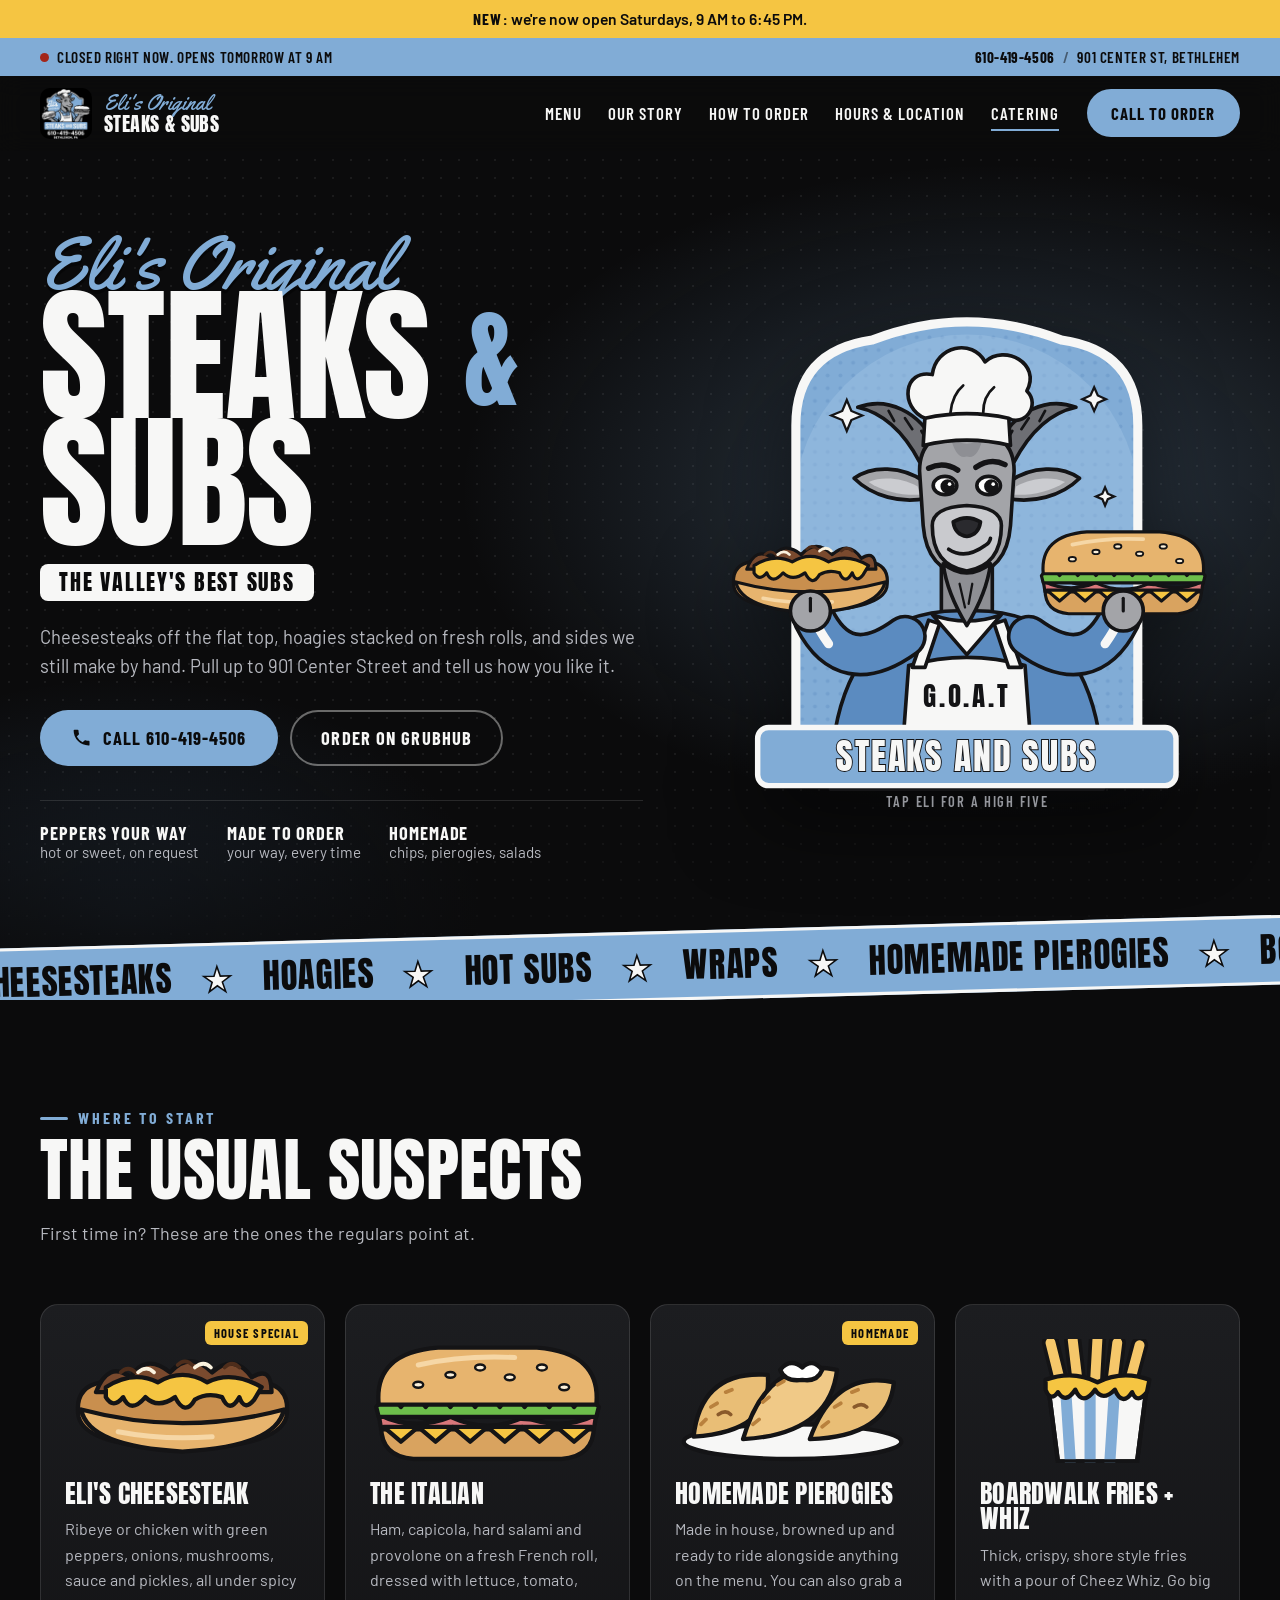
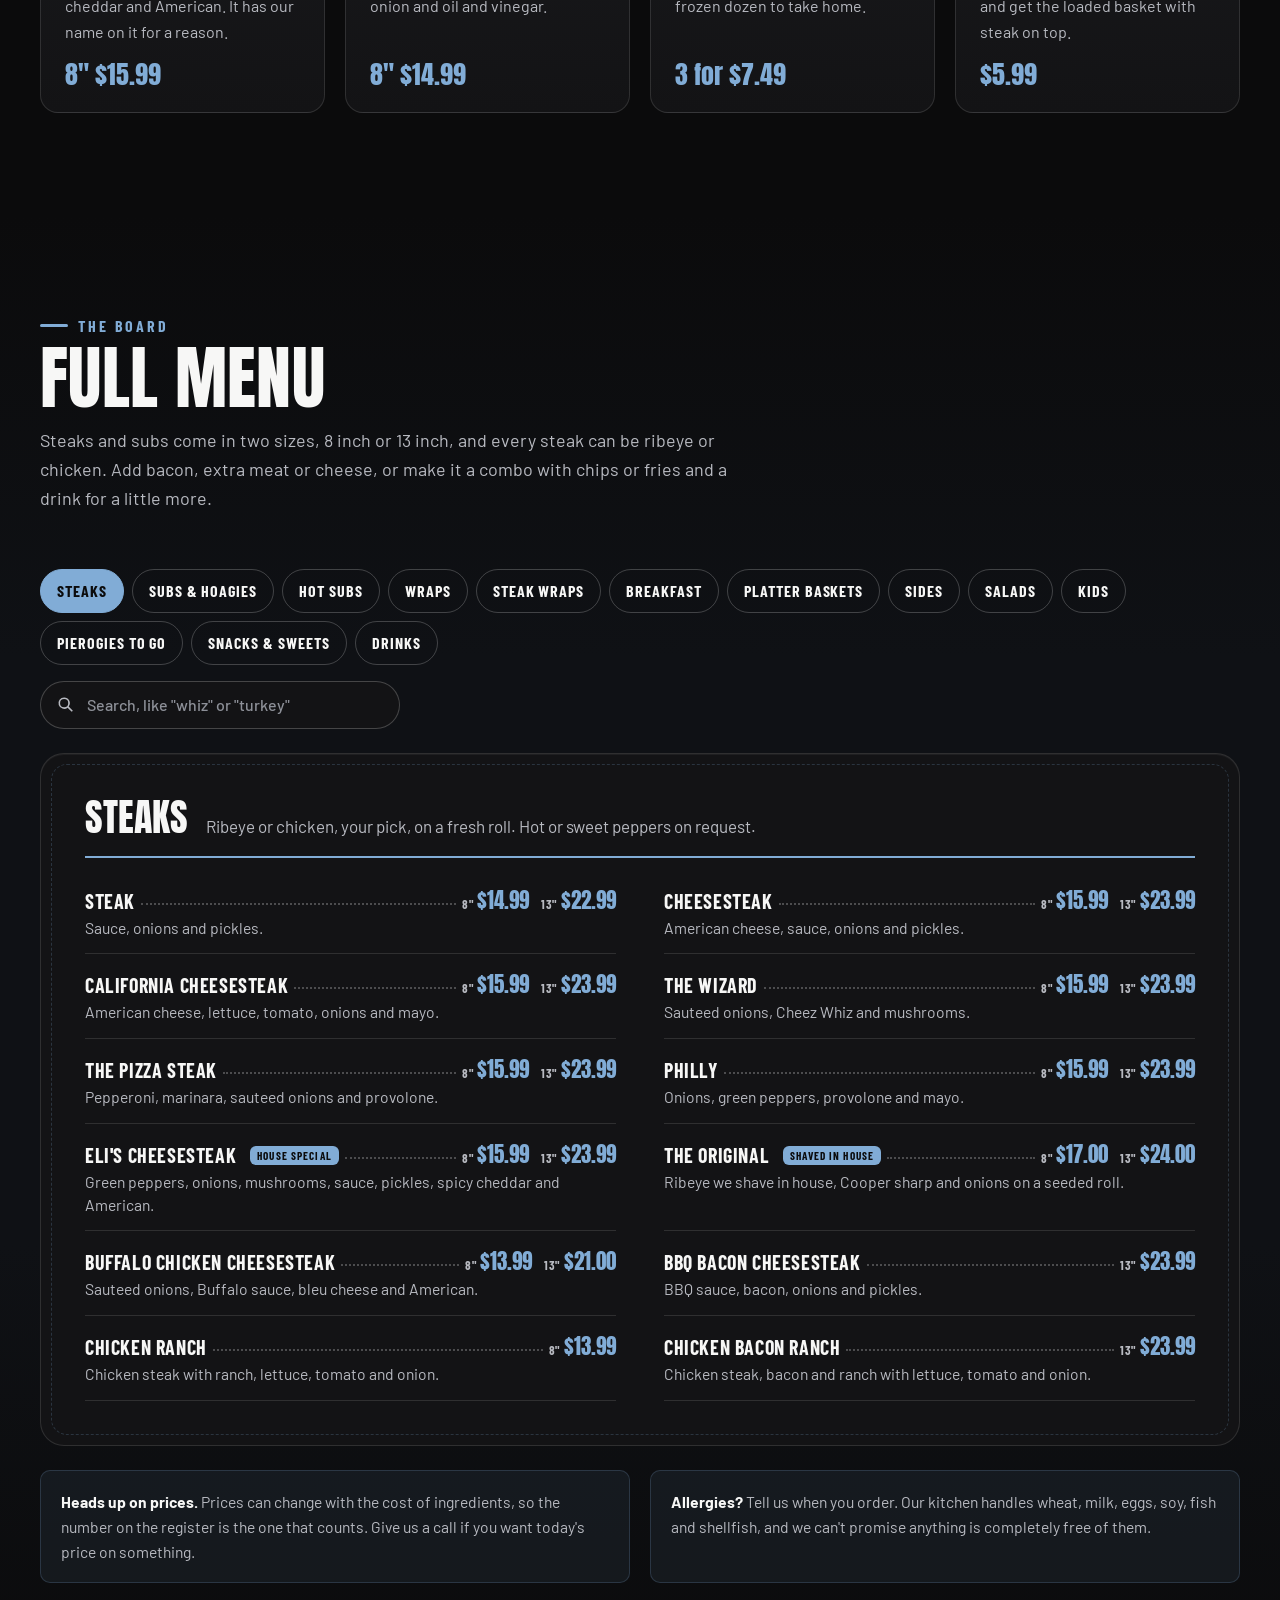
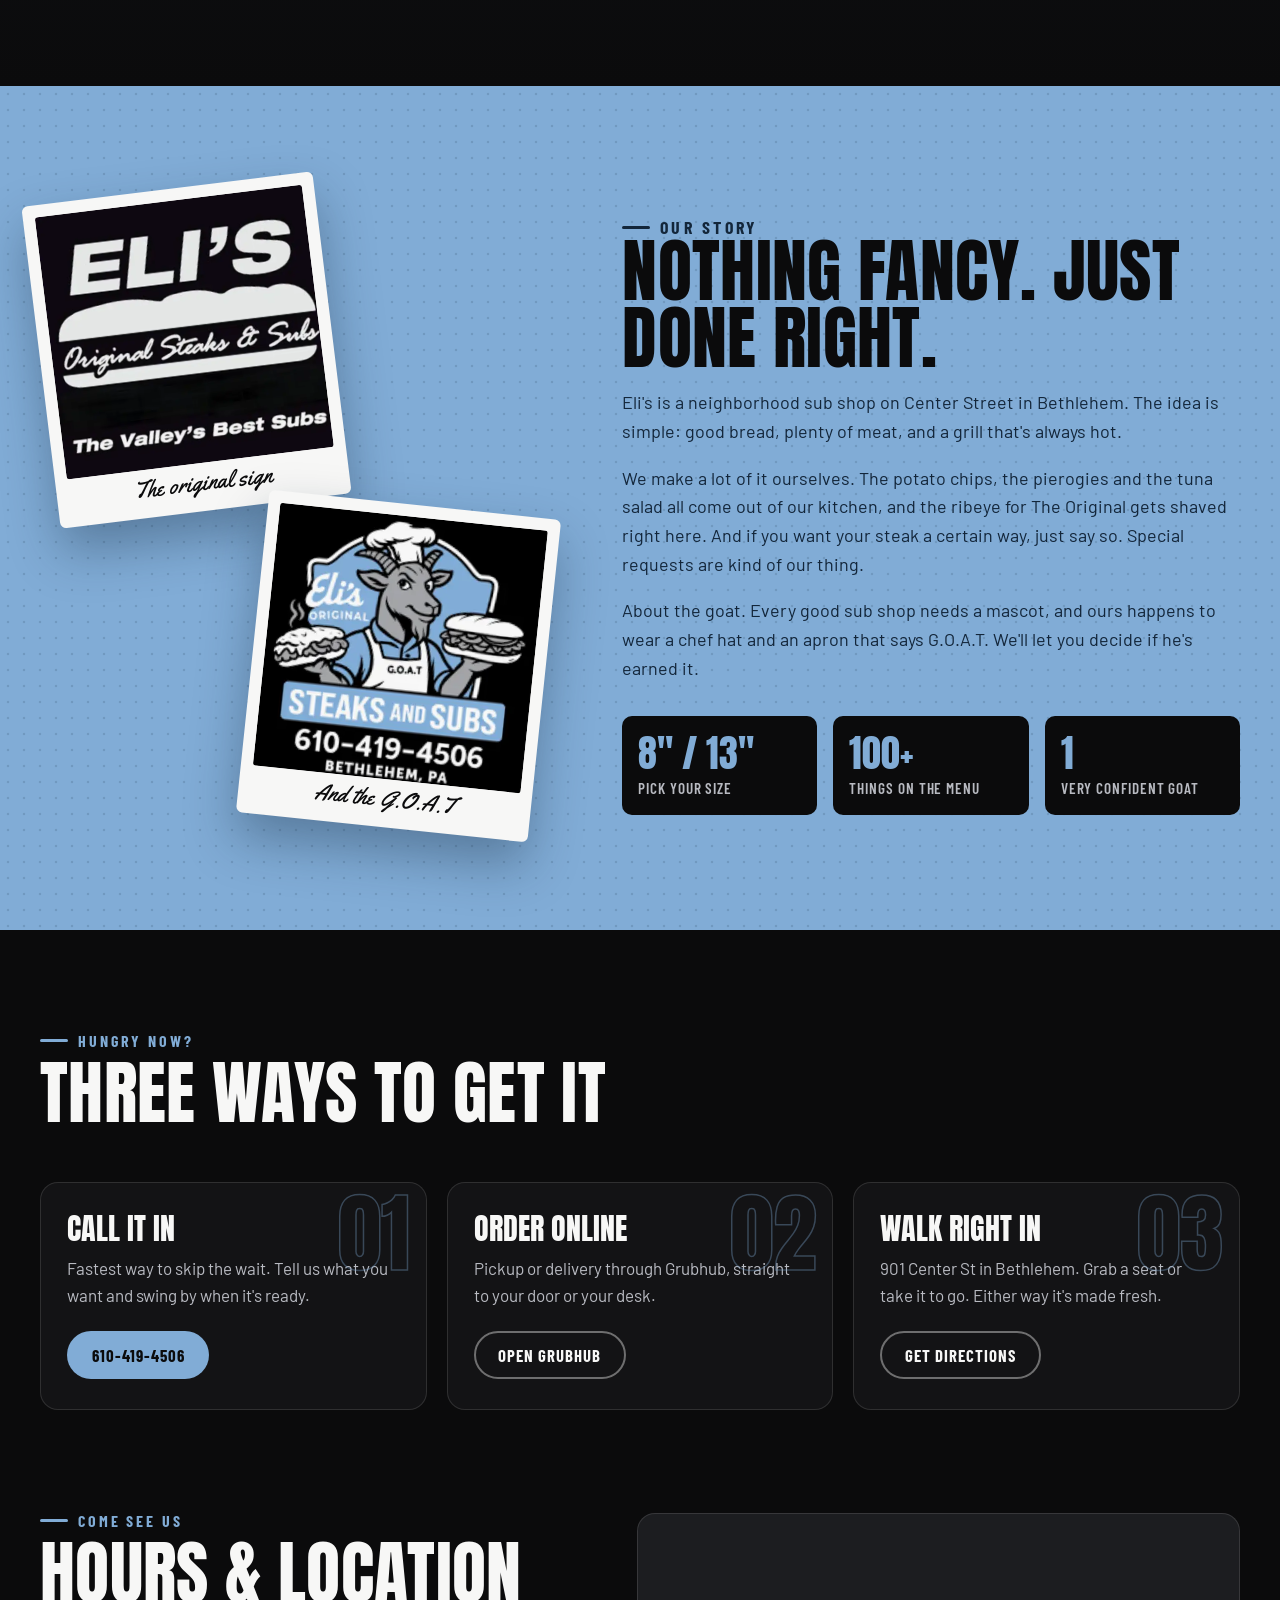
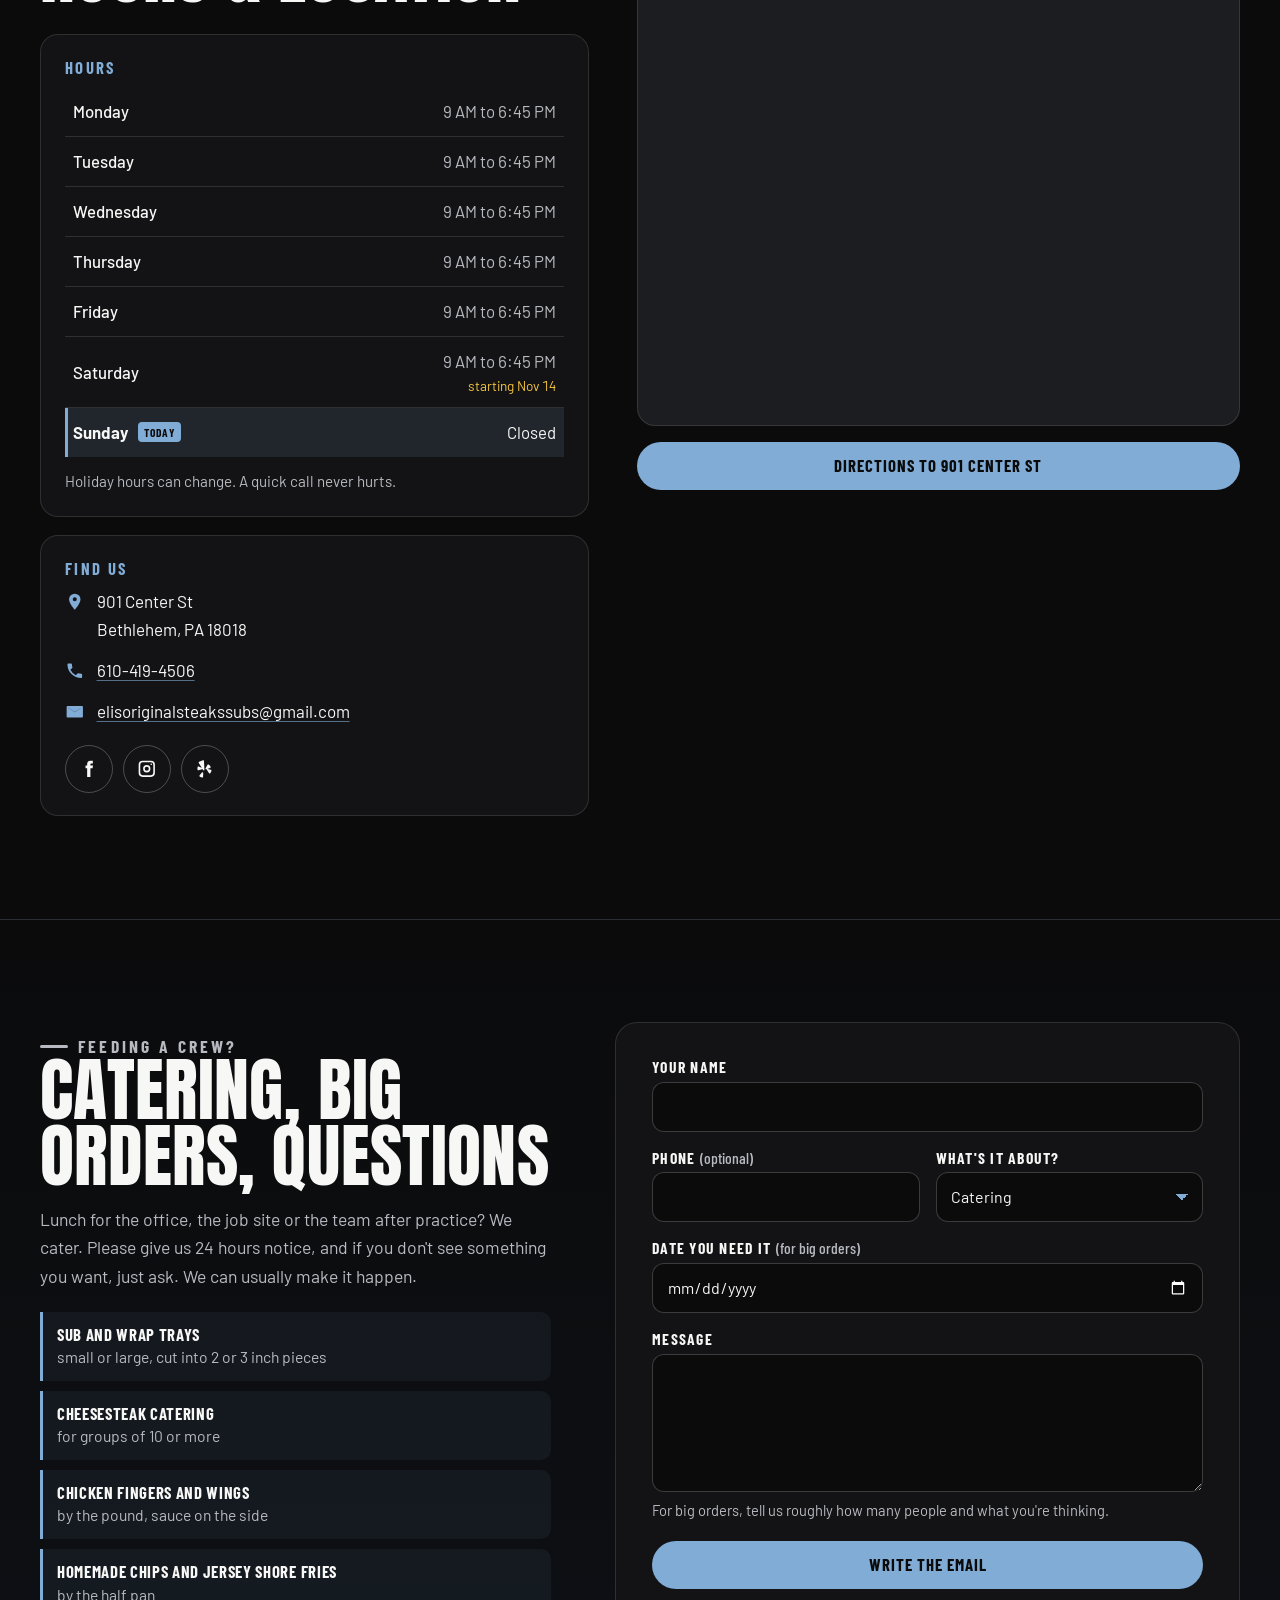
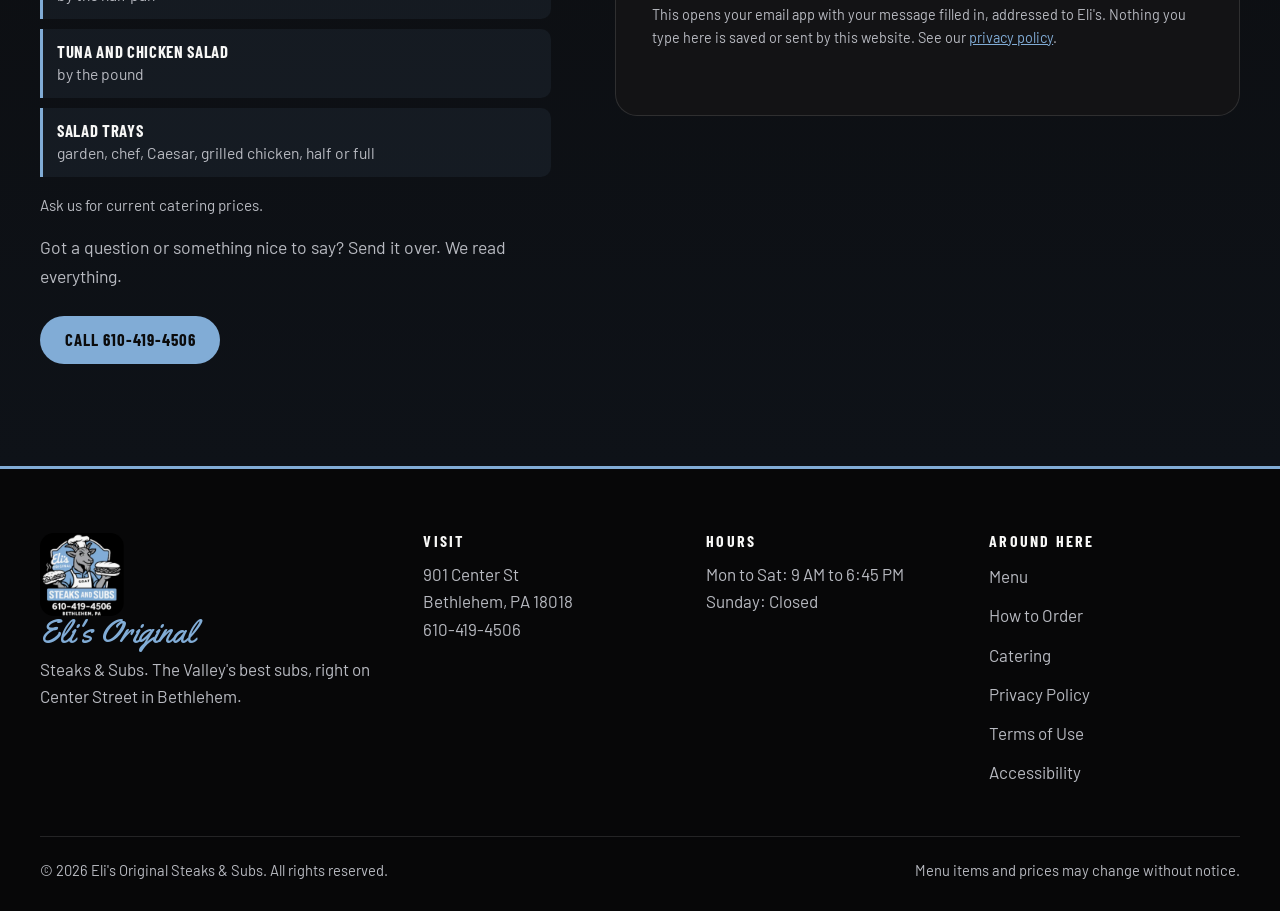
==== index.html @ 7b6c045c "Eli's Original Steaks & Subs website" ====
<!doctype html>
<html lang="en" class="no-js">
<head>
<meta charset="utf-8">
<meta name="viewport" content="width=device-width, initial-scale=1">
<title>Eli's Original Steaks &amp; Subs | Cheesesteaks and Hoagies in Bethlehem, PA</title>
<meta name="description" content="Cheesesteaks, hoagies, hot subs, homemade pierogies and boardwalk fries, made to order at 901 Center St in Bethlehem, PA. Call 610-419-4506 or order online.">
<link rel="canonical" href="https://elis-original-steaks-subs.vercel.app/">
<meta name="theme-color" content="#0b0b0c">
<meta property="og:type" content="restaurant">
<meta property="og:title" content="Eli's Original Steaks &amp; Subs">
<meta property="og:description" content="The Valley's best subs. Cheesesteaks, hoagies and homemade sides on Center Street in Bethlehem.">
<meta property="og:url" content="https://elis-original-steaks-subs.vercel.app/">
<meta property="og:image" content="https://elis-original-steaks-subs.vercel.app/images/icon-192.png">
<meta name="twitter:card" content="summary">
<link rel="icon" href="/images/icon-192.png" type="image/png">
<link rel="apple-touch-icon" href="/images/icon-192.png">
<link rel="manifest" href="/site.webmanifest">
<link rel="preconnect" href="https://fonts.googleapis.com">
<link rel="preconnect" href="https://fonts.gstatic.com" crossorigin>
<link rel="stylesheet" href="https://fonts.googleapis.com/css2?family=Anton&family=Barlow+Condensed:wght@500;600;700&family=Barlow:wght@400;500;600&family=Yellowtail&display=swap">
<link rel="stylesheet" href="/styles.css">
<script type="application/ld+json">
{
"@context": "https://schema.org",
"@type": "Restaurant",
"name": "Eli's Original Steaks & Subs",
"image": "https://elis-original-steaks-subs.vercel.app/images/icon-192.png",
"url": "https://elis-original-steaks-subs.vercel.app/",
"telephone": "+1-610-419-4506",
"email": "elisoriginalsteakssubs@gmail.com",
"priceRange": "$",
"servesCuisine": ["Cheesesteaks", "Sandwiches", "Subs", "American"],
"address": {
"@type": "PostalAddress",
"streetAddress": "901 Center St",
"addressLocality": "Bethlehem",
"addressRegion": "PA",
"postalCode": "18018",
"addressCountry": "US"
},
"openingHoursSpecification": [{
"@type": "OpeningHoursSpecification",
"dayOfWeek": ["Monday","Tuesday","Wednesday","Thursday","Friday"],
"opens": "09:00",
"closes": "18:45"
},{
"@type": "OpeningHoursSpecification",
"dayOfWeek": ["Saturday"],
"opens": "09:00",
"closes": "18:45",
"validFrom": "2026-11-14"
}],
"hasMenu": "https://elis-original-steaks-subs.vercel.app/#menu",
"sameAs": [
"https://www.facebook.com/ElisOriginalSteaksandSubs/",
"https://www.yelp.com/biz/elis-original-steaks-and-subs-bethlehem"
]
}
</script>
</head>
<body>
<a class="skip" href="#main">Skip to content</a>
<svg class="sprite" aria-hidden="true" focusable="false">
<defs>
<symbol id="sym-steak" viewBox="-95 -65 190 100">
<g stroke="#141416" stroke-width="3.5" stroke-linejoin="round" stroke-linecap="round">
<path d="M-84 -2 Q-88 -26 -66 -30 L66 -30 Q88 -26 84 -2 Q78 22 0 24 Q-78 22 -84 -2Z" fill="#C98F4E"/>
<path d="M-70 -22 Q-60 -48 -42 -34 Q-30 -54 -10 -38 Q6 -56 24 -38 Q42 -54 56 -34 Q72 -44 72 -22Z" fill="#7A4A2E"/>
<path d="M-50 -38 q6 -6 12 0 M-4 -44 q6 -6 12 0 M34 -42 q6 -6 12 0" fill="none" stroke="#4E2D1B" stroke-width="3"/>
<path d="M-62 -26 Q-40 -40 -20 -30 Q0 -42 20 -30 Q40 -40 64 -26 L58 -16 Q50 -6 46 -18 Q38 -4 32 -18 Q20 -22 10 -16 Q2 -2 -6 -18 Q-20 -8 -30 -18 Q-42 -4 -48 -18 Q-56 -8 -62 -18Z" fill="#F5C542"/>
<path d="M-36 -38 q7 -6 13 0 M10 -42 q7 -6 13 0" fill="none" stroke="#FBF3DF" stroke-width="3"/>
<path d="M-82 -8 Q0 14 82 -8 Q76 22 0 26 Q-76 22 -82 -8Z" fill="#E7B46E"/>
<path d="M-52 10 Q-16 17 24 14" fill="none" stroke="#F6D7A6" stroke-width="4"/>
</g>
</symbol>
<symbol id="sym-hoagie" viewBox="-95 -65 190 100">
<g stroke="#141416" stroke-width="3.5" stroke-linejoin="round" stroke-linecap="round">
<path d="M-86 6 Q-86 30 -60 32 L60 32 Q86 30 86 6Z" fill="#D9A35F"/>
<path d="M-88 -4 Q-60 10 -30 -2 Q0 12 30 -2 Q60 10 88 -4 L86 8 L-86 8Z" fill="#D9777A"/>
<path d="M-84 6 L-70 18 L-56 6 L-42 18 L-28 6 L-14 18 L0 6 L14 18 L28 6 L42 18 L56 6 L70 18 L84 6Z" fill="#F5C542"/>
<ellipse cx="-44" cy="-6" rx="16" ry="6" fill="#D84B3A"/>
<ellipse cx="34" cy="-6" rx="16" ry="6" fill="#D84B3A"/>
<path d="M-90 -10 Q-80 -24 -70 -10 Q-60 -24 -50 -10 Q-40 -24 -30 -10 Q-20 -24 -10 -10 Q0 -24 10 -10 Q20 -24 30 -10 Q40 -24 50 -10 Q60 -24 70 -10 Q80 -24 90 -10 L88 -2 L-88 -2Z" fill="#6DBE4B"/>
<path d="M-88 -12 Q-92 -54 -40 -58 L40 -58 Q92 -54 88 -12Z" fill="#E7B46E"/>
<path d="M-56 -44 Q-20 -52 22 -50" fill="none" stroke="#F6D7A6" stroke-width="4"/>
<g fill="#FBF0DA" stroke-width="2">
<ellipse cx="-30" cy="-36" rx="4" ry="2.4"/><ellipse cx="-6" cy="-42" rx="4" ry="2.4"/><ellipse cx="18" cy="-34" rx="4" ry="2.4"/><ellipse cx="44" cy="-42" rx="4" ry="2.4"/><ellipse cx="-56" cy="-28" rx="4" ry="2.4"/><ellipse cx="62" cy="-26" rx="4" ry="2.4"/>
</g>
</g>
</symbol>
<symbol id="sym-pierogi" viewBox="-95 -65 190 100">
<g stroke="#141416" stroke-width="3.5" stroke-linejoin="round" stroke-linecap="round">
<ellipse cx="0" cy="18" rx="88" ry="14" fill="#F7F7F6"/>
<path d="M-80 14 Q-74 -40 -20 -36 Q-16 10 -80 14Z" fill="#E9BE76"/>
<path d="M-40 16 Q-20 -52 36 -40 Q30 12 -40 16Z" fill="#F0C987"/>
<path d="M14 16 Q34 -40 82 -30 Q78 14 14 16Z" fill="#E9BE76"/>
<path d="M-74 4 l4 -4 M-66 -10 l5 -3 M-54 -22 l5 -2 M-32 4 l5 -4 M-24 -14 l5 -4 M-12 -28 l5 -3 M24 6 l5 -4 M34 -10 l5 -3 M48 -22 l5 -2" fill="none" stroke="#B9813D" stroke-width="3"/>
<path d="M-10 -40 q8 -10 18 -2 q8 -8 16 2 q-4 10 -16 8 q-14 2 -18 -8Z" fill="#FFFFFF"/>
<path d="M-60 -4 q6 -4 10 0 M50 -10 q6 -4 10 0" fill="none" stroke="#8A5A2B" stroke-width="3"/>
</g>
</symbol>
<symbol id="sym-fries" viewBox="-95 -65 190 100">
<g stroke="#141416" stroke-width="3.5" stroke-linejoin="round" stroke-linecap="round">
<path d="M-30 -30 L-38 -62 M-16 -30 L-20 -64 M-2 -30 L0 -66 M12 -30 L16 -62 M26 -30 L34 -60" fill="none" stroke="#141416" stroke-width="14"/>
<path d="M-30 -30 L-38 -62 M-16 -30 L-20 -64 M-2 -30 L0 -66 M12 -30 L16 -62 M26 -30 L34 -60" fill="none" stroke="#F5C76A" stroke-width="8"/>
<path d="M-40 -28 L40 -28 L32 34 L-32 34Z" fill="#F7F7F6"/>
<path d="M-26 -28 L-22 34 M-6 -28 L-6 34 M14 -28 L10 34" fill="none" stroke="#81ACD6" stroke-width="9"/>
<path d="M-40 -28 L40 -28 L32 34 L-32 34Z" fill="none"/>
<path d="M-42 -32 Q-20 -40 0 -30 Q20 -40 42 -32 L40 -22 Q32 -12 28 -22 Q20 -10 14 -24 Q4 -14 -2 -24 Q-12 -10 -18 -24 Q-26 -12 -32 -22 Q-38 -14 -42 -24Z" fill="#F5C542"/>
</g>
</symbol>
</defs>
</svg>
<div class="announce" data-announce><div class="wrap"><p><strong data-announce-lead>New:</strong> <span data-announce-text>we're open Saturdays starting November 14, 9 AM to 6:45 PM.</span></p></div></div>
<div class="topbar">
<div class="wrap topbar__inner">
<p class="status" data-status><span class="status__dot" aria-hidden="true"></span><span data-status-text>Mon to Sat, 9 AM to 6:45 PM</span></p>
<p class="topbar__right"><a href="tel:+16104194506">610-419-4506</a><span class="sep" aria-hidden="true">/</span><span>901 Center St, Bethlehem</span></p>
</div>
</div>
<header class="nav" data-nav>
<div class="wrap nav__inner">
<a class="brand" href="/" aria-label="Eli's Original Steaks and Subs, home">
<img src="/images/eli-goat-logo.webp" width="56" height="55" alt="">
<span class="brand__text"><span class="brand__script">Eli's Original</span><span class="brand__bold">Steaks &amp; Subs</span></span>
</a>
<button class="nav__toggle" type="button" aria-expanded="false" aria-controls="nav-menu" data-nav-toggle>
<span class="sr-only">Menu</span><span class="burger" aria-hidden="true"><i></i><i></i><i></i></span>
</button>
<nav id="nav-menu" class="nav__menu" aria-label="Main">
<ul>
<li><a href="#menu">Menu</a></li>
<li><a href="#story">Our Story</a></li>
<li><a href="#order">How to Order</a></li>
<li><a href="#visit">Hours &amp; Location</a></li>
<li><a href="#contact">Catering</a></li>
</ul>
<a class="btn btn--sky nav__cta" href="tel:+16104194506">Call to Order</a>
</nav>
</div>
</header>
<main id="main">
<section class="hero" aria-labelledby="hero-title">
<div class="hero__bg" aria-hidden="true"></div>
<div class="wrap hero__grid">
<div class="hero__copy">
<p class="script hero__script reveal">Eli's Original</p>
<h1 id="hero-title" class="hero__title reveal"><span>Steaks</span> <span class="amp">&amp;</span> <span>Subs</span></h1>
<p class="hero__bar reveal">The Valley's Best Subs</p>
<p class="hero__lede reveal">Cheesesteaks off the flat top, hoagies stacked on fresh rolls, and sides we still make by hand. Pull up to 901 Center Street and tell us how you like it.</p>
<div class="hero__ctas reveal">
<a class="btn btn--sky btn--lg" href="tel:+16104194506">
<svg aria-hidden="true" viewBox="0 0 24 24" class="ico"><path d="M6.6 10.8a15.1 15.1 0 0 0 6.6 6.6l2.2-2.2a1 1 0 0 1 1-.25c1.1.37 2.3.57 3.6.57a1 1 0 0 1 1 1V20a1 1 0 0 1-1 1A17 17 0 0 1 3 4a1 1 0 0 1 1-1h3.5a1 1 0 0 1 1 1c0 1.3.2 2.5.57 3.6a1 1 0 0 1-.25 1z"/></svg>
Call 610-419-4506
</a>
<a class="btn btn--ghost btn--lg" href="https://www.grubhub.com/restaurant/elis-original-steaks--subs-901-center-st-bethlehem/2591913" target="_blank" rel="noopener noreferrer">Order on Grubhub<span class="sr-only"> (opens in a new tab)</span></a>
</div>
<ul class="hero__facts reveal" aria-label="Quick facts">
<li><strong>Peppers your way</strong><span>hot or sweet, on request</span></li>
<li><strong>Made to order</strong><span>your way, every time</span></li>
<li><strong>Homemade</strong><span>chips, pierogies, salads</span></li>
</ul>
</div>
<div class="hero__art">
<button class="goat-btn" type="button" data-goat aria-label="Give Eli a high five">
<svg class="goat" viewBox="0 0 600 560" role="img" aria-labelledby="goat-title">
<title id="goat-title">Eli the goat in a chef hat and G.O.A.T apron, holding up a cheesesteak and a hoagie</title>
<defs>
<pattern id="dots" width="14" height="14" patternUnits="userSpaceOnUse">
<circle cx="7" cy="7" r="2.2" fill="#5B8BC0"/>
</pattern>
<clipPath id="badge-clip"><path d="M112 556 V160 Q112 78 196 66 Q300 26 404 66 Q488 78 488 160 V556 Z"/></clipPath>
</defs>
<path d="M112 556 V160 Q112 78 196 66 Q300 26 404 66 Q488 78 488 160 V556 Z" fill="#81ACD6"/>
<g clip-path="url(#badge-clip)">
<rect x="100" y="20" width="400" height="560" fill="url(#dots)" opacity=".35"/>
<circle cx="300" cy="250" r="190" fill="#9DC0E2" opacity=".45"/>
</g>
<path d="M112 556 V160 Q112 78 196 66 Q300 26 404 66 Q488 78 488 160 V556" fill="none" stroke="#F7F7F6" stroke-width="10"/>
<g fill="#F7F7F6" stroke="#141416" stroke-width="2.5">
<path class="spark sp1" d="M168 132 l5 12 12 5 -12 5 -5 12 -5 -12 -12 -5 12 -5z"/>
<path class="spark sp2" d="M440 118 l4 9 9 4 -9 4 -4 9 -4 -9 -9 -4 9 -4z"/>
<path class="spark sp3" d="M452 228 l3 7 7 3 -7 3 -3 7 -3 -7 -7 -3 7 -3z"/>
</g>
<g stroke="#141416" stroke-width="4" stroke-linejoin="round" stroke-linecap="round">
<path d="M272 296 L272 376 L328 376 L328 296Z" fill="#8E8F94"/>
<path d="M150 560 Q150 420 232 374 Q266 362 300 364 Q334 362 368 374 Q450 420 450 560Z" fill="#5B8BC0"/>
<path d="M262 368 L300 412 L338 368 Q300 382 262 368Z" fill="#F7F7F6"/>
<path d="M236 424 Q300 406 364 424 L374 560 L226 560Z" fill="#F7F7F6"/>
<path d="M240 426 L258 374 L270 378 L254 426Z M360 426 L342 374 L330 378 L346 426Z" fill="#F7F7F6"/>
<text x="300" y="470" text-anchor="middle" class="goat__apron" stroke="none" fill="#141416">G.O.A.T</text>
<g class="arm arm-l">
<path d="M232 392 Q166 440 132 372" fill="none" stroke="#141416" stroke-width="48"/>
<path d="M232 392 Q166 440 132 372" fill="none" stroke="#5B8BC0" stroke-width="40"/>
<path d="M148 400 Q138 386 134 376" fill="none" stroke="#F7F7F6" stroke-width="10"/>
<g class="food food-l">
<use href="#sym-steak" x="33" y="275" width="190" height="100"/>
<g fill="none" stroke="#F7F7F6" stroke-width="4" opacity=".9">
<path class="steam st1" d="M98 278 q-10 -12 0 -24 q10 -12 0 -24"/>
<path class="steam st2" d="M128 272 q-10 -12 0 -24 q10 -12 0 -24"/>
<path class="steam st3" d="M158 278 q-10 -12 0 -24 q10 -12 0 -24"/>
</g>
</g>
<circle cx="128" cy="364" r="22" fill="#A3A4A8"/>
<path d="M128 350 L128 364" fill="none" stroke-width="3.5"/>
</g>
<g class="arm arm-r">
<path d="M368 392 Q434 440 468 372" fill="none" stroke="#141416" stroke-width="48"/>
<path d="M368 392 Q434 440 468 372" fill="none" stroke="#5B8BC0" stroke-width="40"/>
<path d="M452 400 Q462 386 466 376" fill="none" stroke="#F7F7F6" stroke-width="10"/>
<g class="food food-r">
<use href="#sym-hoagie" x="377" y="270" width="190" height="100"/>
</g>
<circle cx="472" cy="364" r="22" fill="#A3A4A8"/>
<path d="M472 350 L472 364" fill="none" stroke-width="3.5"/>
</g>
<g class="head">
<path d="M266 182 C248 144 212 128 180 140 C208 146 230 166 248 200Z" fill="#6E6F74"/>
<path d="M334 182 C352 144 388 128 420 140 C392 146 370 166 352 200Z" fill="#6E6F74"/>
<path d="M232 152 l8 12 M214 144 l6 11 M250 166 l6 10 M368 152 l-8 12 M386 144 l-6 11 M350 166 l-6 10" fill="none" stroke-width="3"/>
<g class="ear ear-l">
<path d="M254 222 C228 204 196 204 176 218 C196 238 228 246 256 240Z" fill="#A3A4A8"/>
<path d="M246 227 C228 217 206 216 192 222 C208 233 230 237 248 236Z" fill="#CBCCD0" stroke="none"/>
</g>
<g class="ear ear-r">
<path d="M346 222 C372 204 404 204 424 218 C404 238 372 246 344 240Z" fill="#A3A4A8"/>
<path d="M354 227 C372 217 394 216 408 222 C392 233 370 237 352 236Z" fill="#CBCCD0" stroke="none"/>
</g>
<path d="M248 210 Q248 166 300 164 Q352 166 352 210 L348 270 Q344 320 300 326 Q256 320 252 270Z" fill="#A3A4A8"/>
<path d="M282 172 Q300 188 318 172 Q312 198 300 194 Q288 198 282 172Z" fill="#8E8F94" stroke="none"/>
<g class="beard">
<path d="M274 312 Q300 332 326 312 Q322 344 300 380 Q278 344 274 312Z" fill="#8E8F94"/>
<path d="M292 334 L298 360 M306 334 L302 356" fill="none" stroke-width="2.5"/>
</g>
<path d="M262 270 Q262 250 300 248 Q338 250 338 270 Q338 314 300 320 Q262 314 262 270Z" fill="#C9CACE"/>
<path d="M285 266 Q300 257 315 266 Q313 280 300 282 Q287 280 285 266Z" fill="#2A2A2E"/>
<path d="M280 296 Q298 308 320 292 M320 292 q5 -3 6 -8" fill="none" stroke-width="4"/>
<g class="eye eye-l"><ellipse cx="276" cy="226" rx="13" ry="10" fill="#FFFFFF"/><circle cx="279" cy="227" r="6" fill="#141416"/><circle cx="281" cy="224.5" r="2" fill="#FFFFFF" stroke="none"/></g>
<g class="eye eye-r"><ellipse cx="324" cy="226" rx="13" ry="10" fill="#FFFFFF"/><circle cx="327" cy="227" r="6" fill="#141416"/><circle cx="329" cy="224.5" r="2" fill="#FFFFFF" stroke="none"/></g>
<path class="brow" d="M258 207 Q274 199 290 209" fill="none" stroke-width="6"/>
<path class="brow brow-r" d="M310 206 Q326 195 342 203" fill="none" stroke-width="6"/>
<path d="M252 182 Q300 170 348 182 L346 150 Q300 140 254 150Z" fill="#F7F7F6"/>
<path d="M254 152 C226 140 230 98 262 104 C266 72 306 64 320 90 C342 70 382 92 366 122 C382 138 362 162 346 152 Q300 142 254 152Z" fill="#F7F7F6"/>
<path d="M282 146 Q284 126 296 116 M318 146 Q318 128 330 118" fill="none" stroke-width="3"/>
</g>
</g>
<g class="goat__banner">
<rect x="70" y="492" width="460" height="64" rx="12" fill="#81ACD6" stroke="#F7F7F6" stroke-width="6"/>
<text x="300" y="540" text-anchor="middle" class="goat__bannertxt" fill="#F7F7F6" stroke="#141416" stroke-width="2" paint-order="stroke">STEAKS AND SUBS</text>
</g>
</svg>
</button>
<p class="hero__hint" aria-hidden="true">Tap Eli for a high five</p>
</div>
</div>
<div class="marquee" aria-hidden="true">
<div class="marquee__track">
<span>Cheesesteaks</span><b>&#9733;</b><span>Hoagies</span><b>&#9733;</b><span>Hot Subs</span><b>&#9733;</b><span>Wraps</span><b>&#9733;</b><span>Homemade Pierogies</span><b>&#9733;</b><span>Boardwalk Fries</span><b>&#9733;</b><span>Wing Dings</span><b>&#9733;</b>
<span>Cheesesteaks</span><b>&#9733;</b><span>Hoagies</span><b>&#9733;</b><span>Hot Subs</span><b>&#9733;</b><span>Wraps</span><b>&#9733;</b><span>Homemade Pierogies</span><b>&#9733;</b><span>Boardwalk Fries</span><b>&#9733;</b><span>Wing Dings</span><b>&#9733;</b>
</div>
</div>
</section>
<section class="section favs" aria-labelledby="favs-title">
<div class="wrap">
<header class="section__head reveal">
<p class="eyebrow">Where to start</p>
<h2 id="favs-title" class="h2">The usual suspects</h2>
<p class="section__sub">First time in? These are the ones the regulars point at.</p>
</header>
<div class="favs__grid">
<article class="fav reveal">
<span class="tag">House special</span>
<svg class="fav__art" viewBox="0 0 190 100" aria-hidden="true"><use href="#sym-steak"/></svg>
<h3>Eli's Cheesesteak</h3>
<p>Ribeye or chicken with green peppers, onions, mushrooms, sauce and pickles, all under spicy cheddar and American. It has our name on it for a reason.</p>
<p class="fav__price">8&quot; $15.99</p>
</article>
<article class="fav reveal">
<svg class="fav__art" viewBox="0 0 190 100" aria-hidden="true"><use href="#sym-hoagie"/></svg>
<h3>The Italian</h3>
<p>Ham, capicola, hard salami and provolone on a fresh French roll, dressed with lettuce, tomato, onion and oil and vinegar.</p>
<p class="fav__price">8&quot; $14.99</p>
</article>
<article class="fav reveal">
<span class="tag">Homemade</span>
<svg class="fav__art" viewBox="0 0 190 100" aria-hidden="true"><use href="#sym-pierogi"/></svg>
<h3>Homemade Pierogies</h3>
<p>Made in house, browned up and ready to ride alongside anything on the menu. You can also grab a frozen dozen to take home.</p>
<p class="fav__price">3 for $7.49</p>
</article>
<article class="fav reveal">
<svg class="fav__art" viewBox="0 0 190 100" aria-hidden="true"><use href="#sym-fries"/></svg>
<h3>Boardwalk Fries + Whiz</h3>
<p>Thick, crispy, shore style fries with a pour of Cheez Whiz. Go big and get the loaded basket with steak on top.</p>
<p class="fav__price">$5.99</p>
</article>
</div>
</div>
</section>
<section id="menu" class="section menu" aria-labelledby="menu-title">
<div class="wrap">
<header class="section__head reveal">
<p class="eyebrow">The board</p>
<h2 id="menu-title" class="h2">Full Menu</h2>
<p class="section__sub">Steaks and subs come in two sizes, 8 inch or 13 inch, and every steak can be ribeye or chicken. Add bacon, extra meat or cheese, or make it a combo with chips or fries and a drink for a little more.</p>
</header>
<div class="menu__tools reveal">
<div class="menu__tabs" role="tablist" aria-label="Menu categories" data-tabs>
<button class="tab" type="button" role="tab" id="tab-steaks" aria-controls="panel-steaks" aria-selected="true" tabindex="0">Steaks</button>
<button class="tab" type="button" role="tab" id="tab-subs" aria-controls="panel-subs" aria-selected="false" tabindex="-1">Subs &amp; Hoagies</button>
<button class="tab" type="button" role="tab" id="tab-hot" aria-controls="panel-hot" aria-selected="false" tabindex="-1">Hot Subs</button>
<button class="tab" type="button" role="tab" id="tab-wraps" aria-controls="panel-wraps" aria-selected="false" tabindex="-1">Wraps</button>
<button class="tab" type="button" role="tab" id="tab-steakwraps" aria-controls="panel-steakwraps" aria-selected="false" tabindex="-1">Steak Wraps</button>
<button class="tab" type="button" role="tab" id="tab-breakfast" aria-controls="panel-breakfast" aria-selected="false" tabindex="-1">Breakfast</button>
<button class="tab" type="button" role="tab" id="tab-baskets" aria-controls="panel-baskets" aria-selected="false" tabindex="-1">Platter Baskets</button>
<button class="tab" type="button" role="tab" id="tab-sides" aria-controls="panel-sides" aria-selected="false" tabindex="-1">Sides</button>
<button class="tab" type="button" role="tab" id="tab-salads" aria-controls="panel-salads" aria-selected="false" tabindex="-1">Salads</button>
<button class="tab" type="button" role="tab" id="tab-kids" aria-controls="panel-kids" aria-selected="false" tabindex="-1">Kids</button>
<button class="tab" type="button" role="tab" id="tab-pierogies" aria-controls="panel-pierogies" aria-selected="false" tabindex="-1">Pierogies to Go</button>
<button class="tab" type="button" role="tab" id="tab-snacks" aria-controls="panel-snacks" aria-selected="false" tabindex="-1">Snacks &amp; Sweets</button>
<button class="tab" type="button" role="tab" id="tab-drinks" aria-controls="panel-drinks" aria-selected="false" tabindex="-1">Drinks</button>
</div>
<label class="menu__search">
<span class="sr-only">Search the menu</span>
<svg aria-hidden="true" viewBox="0 0 24 24" class="ico"><path d="M10 3a7 7 0 1 0 4.2 12.6l5.1 5.1 1.4-1.4-5.1-5.1A7 7 0 0 0 10 3zm0 2a5 5 0 1 1 0 10 5 5 0 0 1 0-10z"/></svg>
<input type="search" placeholder="Search, like &quot;whiz&quot; or &quot;turkey&quot;" data-menu-search autocomplete="off">
</label>
</div>
<div class="menu__board" data-board>
<div class="panel is-active" role="tabpanel" id="panel-steaks" aria-labelledby="tab-steaks" tabindex="0" data-panel>
<div class="panel__head"><h3 class="panel__title">Steaks</h3><p class="panel__note">Ribeye or chicken, your pick, on a fresh roll. Hot or sweet peppers on request.</p></div>
<ul class="items">
<li class="item" data-search="steak sauce, onions and pickles. steaks">
<div class="item__top"><h4 class="item__name">Steak</h4><span class="item__dots" aria-hidden="true"></span><span class="item__price"><span class="price"><span class="sz">8&quot;</span>$14.99</span><span class="price"><span class="sz">13&quot;</span>$22.99</span></span></div>
<p class="item__desc">Sauce, onions and pickles.</p>
</li>
<li class="item" data-search="cheesesteak american cheese, sauce, onions and pickles. steaks">
<div class="item__top"><h4 class="item__name">Cheesesteak</h4><span class="item__dots" aria-hidden="true"></span><span class="item__price"><span class="price"><span class="sz">8&quot;</span>$15.99</span><span class="price"><span class="sz">13&quot;</span>$23.99</span></span></div>
<p class="item__desc">American cheese, sauce, onions and pickles.</p>
</li>
<li class="item" data-search="california cheesesteak american cheese, lettuce, tomato, onions and mayo. steaks">
<div class="item__top"><h4 class="item__name">California Cheesesteak</h4><span class="item__dots" aria-hidden="true"></span><span class="item__price"><span class="price"><span class="sz">8&quot;</span>$15.99</span><span class="price"><span class="sz">13&quot;</span>$23.99</span></span></div>
<p class="item__desc">American cheese, lettuce, tomato, onions and mayo.</p>
</li>
<li class="item" data-search="the wizard sauteed onions, cheez whiz and mushrooms. steaks">
<div class="item__top"><h4 class="item__name">The Wizard</h4><span class="item__dots" aria-hidden="true"></span><span class="item__price"><span class="price"><span class="sz">8&quot;</span>$15.99</span><span class="price"><span class="sz">13&quot;</span>$23.99</span></span></div>
<p class="item__desc">Sauteed onions, Cheez Whiz and mushrooms.</p>
</li>
<li class="item" data-search="the pizza steak pepperoni, marinara, sauteed onions and provolone. steaks">
<div class="item__top"><h4 class="item__name">The Pizza Steak</h4><span class="item__dots" aria-hidden="true"></span><span class="item__price"><span class="price"><span class="sz">8&quot;</span>$15.99</span><span class="price"><span class="sz">13&quot;</span>$23.99</span></span></div>
<p class="item__desc">Pepperoni, marinara, sauteed onions and provolone.</p>
</li>
<li class="item" data-search="philly onions, green peppers, provolone and mayo. steaks">
<div class="item__top"><h4 class="item__name">Philly</h4><span class="item__dots" aria-hidden="true"></span><span class="item__price"><span class="price"><span class="sz">8&quot;</span>$15.99</span><span class="price"><span class="sz">13&quot;</span>$23.99</span></span></div>
<p class="item__desc">Onions, green peppers, provolone and mayo.</p>
</li>
<li class="item" data-search="eli&#x27;s cheesesteak green peppers, onions, mushrooms, sauce, pickles, spicy cheddar and american. steaks">
<div class="item__top"><h4 class="item__name">Eli&#x27;s Cheesesteak</h4><span class="tag tag--sm">House special</span><span class="item__dots" aria-hidden="true"></span><span class="item__price"><span class="price"><span class="sz">8&quot;</span>$15.99</span><span class="price"><span class="sz">13&quot;</span>$23.99</span></span></div>
<p class="item__desc">Green peppers, onions, mushrooms, sauce, pickles, spicy cheddar and American.</p>
</li>
<li class="item" data-search="the original ribeye we shave in house, cooper sharp and onions on a seeded roll. steaks">
<div class="item__top"><h4 class="item__name">The Original</h4><span class="tag tag--sm">Shaved in house</span><span class="item__dots" aria-hidden="true"></span><span class="item__price"><span class="price"><span class="sz">8&quot;</span>$17.00</span><span class="price"><span class="sz">13&quot;</span>$24.00</span></span></div>
<p class="item__desc">Ribeye we shave in house, Cooper sharp and onions on a seeded roll.</p>
</li>
<li class="item" data-search="buffalo chicken cheesesteak sauteed onions, buffalo sauce, bleu cheese and american. steaks">
<div class="item__top"><h4 class="item__name">Buffalo Chicken Cheesesteak</h4><span class="item__dots" aria-hidden="true"></span><span class="item__price"><span class="price"><span class="sz">8&quot;</span>$13.99</span><span class="price"><span class="sz">13&quot;</span>$21.00</span></span></div>
<p class="item__desc">Sauteed onions, Buffalo sauce, bleu cheese and American.</p>
</li>
<li class="item" data-search="bbq bacon cheesesteak bbq sauce, bacon, onions and pickles. steaks">
<div class="item__top"><h4 class="item__name">BBQ Bacon Cheesesteak</h4><span class="item__dots" aria-hidden="true"></span><span class="item__price"><span class="price"><span class="sz">13&quot;</span>$23.99</span></span></div>
<p class="item__desc">BBQ sauce, bacon, onions and pickles.</p>
</li>
<li class="item" data-search="chicken ranch chicken steak with ranch, lettuce, tomato and onion. steaks">
<div class="item__top"><h4 class="item__name">Chicken Ranch</h4><span class="item__dots" aria-hidden="true"></span><span class="item__price"><span class="price"><span class="sz">8&quot;</span>$13.99</span></span></div>
<p class="item__desc">Chicken steak with ranch, lettuce, tomato and onion.</p>
</li>
<li class="item" data-search="chicken bacon ranch chicken steak, bacon and ranch with lettuce, tomato and onion. steaks">
<div class="item__top"><h4 class="item__name">Chicken Bacon Ranch</h4><span class="item__dots" aria-hidden="true"></span><span class="item__price"><span class="price"><span class="sz">13&quot;</span>$23.99</span></span></div>
<p class="item__desc">Chicken steak, bacon and ranch with lettuce, tomato and onion.</p>
</li>
</ul>
</div>
<div class="panel" role="tabpanel" id="panel-subs" aria-labelledby="tab-subs" tabindex="0" data-panel>
<div class="panel__head"><h3 class="panel__title">Subs &amp; Hoagies</h3><p class="panel__note">Fresh French roll with lettuce, tomato, onion and dressing. Hot or sweet peppers on request, or skip the roll and get it on a bed of lettuce, tomato and onion.</p></div>
<ul class="items">
<li class="item" data-search="american ham, hard salami and american cheese. subs &amp; hoagies">
<div class="item__top"><h4 class="item__name">American</h4><span class="item__dots" aria-hidden="true"></span><span class="item__price"><span class="price"><span class="sz">8&quot;</span>$14.99</span><span class="price"><span class="sz">13&quot;</span>$22.00</span></span></div>
<p class="item__desc">Ham, hard salami and American cheese.</p>
</li>
<li class="item" data-search="italian ham, capicola, hard salami and provolone. subs &amp; hoagies">
<div class="item__top"><h4 class="item__name">Italian</h4><span class="tag tag--sm">Fan favorite</span><span class="item__dots" aria-hidden="true"></span><span class="item__price"><span class="price"><span class="sz">8&quot;</span>$14.99</span><span class="price"><span class="sz">13&quot;</span>$22.00</span></span></div>
<p class="item__desc">Ham, capicola, hard salami and provolone.</p>
</li>
<li class="item" data-search="spicy italian capicola, pepperoni and new york spicy cheddar. subs &amp; hoagies">
<div class="item__top"><h4 class="item__name">Spicy Italian</h4><span class="item__dots" aria-hidden="true"></span><span class="item__price"><span class="price"><span class="sz">8&quot;</span>$14.99</span><span class="price"><span class="sz">13&quot;</span>$22.00</span></span></div>
<p class="item__desc">Capicola, pepperoni and New York spicy cheddar.</p>
</li>
<li class="item" data-search="turkey &amp; cheese turkey with your choice of cheese. subs &amp; hoagies">
<div class="item__top"><h4 class="item__name">Turkey &amp; Cheese</h4><span class="item__dots" aria-hidden="true"></span><span class="item__price"><span class="price"><span class="sz">8&quot;</span>$14.99</span><span class="price"><span class="sz">13&quot;</span>$22.00</span></span></div>
<p class="item__desc">Turkey with your choice of cheese.</p>
</li>
<li class="item" data-search="roast beef &amp; cheese roast beef with your choice of cheese and mayo. subs &amp; hoagies">
<div class="item__top"><h4 class="item__name">Roast Beef &amp; Cheese</h4><span class="item__dots" aria-hidden="true"></span><span class="item__price"><span class="price"><span class="sz">8&quot;</span>$14.99</span><span class="price"><span class="sz">13&quot;</span>$22.00</span></span></div>
<p class="item__desc">Roast beef with your choice of cheese and mayo.</p>
</li>
<li class="item" data-search="roast beef &amp; turkey roast beef and turkey with your choice of cheese. subs &amp; hoagies">
<div class="item__top"><h4 class="item__name">Roast Beef &amp; Turkey</h4><span class="item__dots" aria-hidden="true"></span><span class="item__price"><span class="price"><span class="sz">8&quot;</span>$14.99</span><span class="price"><span class="sz">13&quot;</span>$22.00</span></span></div>
<p class="item__desc">Roast beef and turkey with your choice of cheese.</p>
</li>
<li class="item" data-search="roast beef, turkey &amp; ham all three, with your choice of cheese. subs &amp; hoagies">
<div class="item__top"><h4 class="item__name">Roast Beef, Turkey &amp; Ham</h4><span class="item__dots" aria-hidden="true"></span><span class="item__price"><span class="price"><span class="sz">8&quot;</span>$14.99</span><span class="price"><span class="sz">13&quot;</span>$22.00</span></span></div>
<p class="item__desc">All three, with your choice of cheese.</p>
</li>
<li class="item" data-search="turkey, bacon &amp; cheese turkey and bacon with your choice of cheese. subs &amp; hoagies">
<div class="item__top"><h4 class="item__name">Turkey, Bacon &amp; Cheese</h4><span class="item__dots" aria-hidden="true"></span><span class="item__price"><span class="price"><span class="sz">8&quot;</span>$14.99</span><span class="price"><span class="sz">13&quot;</span>$22.00</span></span></div>
<p class="item__desc">Turkey and bacon with your choice of cheese.</p>
</li>
<li class="item" data-search="blt bacon, lettuce and tomato with mayo. subs &amp; hoagies">
<div class="item__top"><h4 class="item__name">BLT</h4><span class="item__dots" aria-hidden="true"></span><span class="item__price"><span class="price"><span class="sz">8&quot;</span>$13.99</span><span class="price"><span class="sz">13&quot;</span>$22.00</span></span></div>
<p class="item__desc">Bacon, lettuce and tomato with mayo.</p>
</li>
<li class="item" data-search="tuna salad our homemade tuna salad with your choice of cheese. subs &amp; hoagies">
<div class="item__top"><h4 class="item__name">Tuna Salad</h4><span class="tag tag--sm">Homemade</span><span class="item__dots" aria-hidden="true"></span><span class="item__price"><span class="price"><span class="sz">8&quot;</span>$13.99</span><span class="price"><span class="sz">13&quot;</span>$21.00</span></span></div>
<p class="item__desc">Our homemade tuna salad with your choice of cheese.</p>
</li>
<li class="item" data-search="veggie choice of cheese with sweet and hot peppers, green peppers, cucumbers and pickles. subs &amp; hoagies">
<div class="item__top"><h4 class="item__name">Veggie</h4><span class="item__dots" aria-hidden="true"></span><span class="item__price"><span class="price"><span class="sz">8&quot;</span>$10.99</span><span class="price"><span class="sz">13&quot;</span>$21.00</span></span></div>
<p class="item__desc">Choice of cheese with sweet and hot peppers, green peppers, cucumbers and pickles.</p>
</li>
<li class="item" data-search="cheese american, provolone, swiss or spicy cheddar. subs &amp; hoagies">
<div class="item__top"><h4 class="item__name">Cheese</h4><span class="item__dots" aria-hidden="true"></span><span class="item__price"><span class="price"><span class="sz">8&quot;</span>$10.99</span><span class="price"><span class="sz">13&quot;</span>$21.00</span></span></div>
<p class="item__desc">American, provolone, Swiss or spicy cheddar.</p>
</li>
<li class="item" data-search="gyro gyro meat with lettuce, tomato and onion, tzatziki on the side. subs &amp; hoagies">
<div class="item__top"><h4 class="item__name">Gyro</h4><span class="item__dots" aria-hidden="true"></span><span class="item__price"><span class="price">$10.99</span></span></div>
<p class="item__desc">Gyro meat with lettuce, tomato and onion, tzatziki on the side.</p>
</li>
</ul>
</div>
<div class="panel" role="tabpanel" id="panel-hot" aria-labelledby="tab-hot" tabindex="0" data-panel>
<div class="panel__head"><h3 class="panel__title">Hot Subs</h3><p class="panel__note">Melted, toasted and meant to be eaten right away.</p></div>
<ul class="items">
<li class="item" data-search="stromboli melt ham, capicola, salami, pepperoni, onion, hot peppers, marinara and provolone. hot subs">
<div class="item__top"><h4 class="item__name">Stromboli Melt</h4><span class="item__dots" aria-hidden="true"></span><span class="item__price"><span class="price"><span class="sz">8&quot;</span>$14.99</span><span class="price"><span class="sz">13&quot;</span>$22.00</span></span></div>
<p class="item__desc">Ham, capicola, salami, pepperoni, onion, hot peppers, marinara and provolone.</p>
</li>
<li class="item" data-search="meatball parmigiana meatballs, marinara and provolone. hot subs">
<div class="item__top"><h4 class="item__name">Meatball Parmigiana</h4><span class="item__dots" aria-hidden="true"></span><span class="item__price"><span class="price"><span class="sz">8&quot;</span>$14.99</span><span class="price"><span class="sz">13&quot;</span>$22.00</span></span></div>
<p class="item__desc">Meatballs, marinara and provolone.</p>
</li>
<li class="item" data-search="chicken parmigiana chicken, marinara and provolone. hot subs">
<div class="item__top"><h4 class="item__name">Chicken Parmigiana</h4><span class="item__dots" aria-hidden="true"></span><span class="item__price"><span class="price"><span class="sz">8&quot;</span>$14.99</span><span class="price"><span class="sz">13&quot;</span>$22.00</span></span></div>
<p class="item__desc">Chicken, marinara and provolone.</p>
</li>
<li class="item" data-search="boston melt roast beef, turkey, bacon, provolone, sauteed onions, mayo and pickles. hot subs">
<div class="item__top"><h4 class="item__name">Boston Melt</h4><span class="item__dots" aria-hidden="true"></span><span class="item__price"><span class="price"><span class="sz">8&quot;</span>$14.99</span><span class="price"><span class="sz">13&quot;</span>$22.00</span></span></div>
<p class="item__desc">Roast beef, turkey, bacon, provolone, sauteed onions, mayo and pickles.</p>
</li>
<li class="item" data-search="hot roast beef cooked onions, provolone, lettuce, tomato and pickles. deli mustard or horsey sauce. hot subs">
<div class="item__top"><h4 class="item__name">Hot Roast Beef</h4><span class="item__dots" aria-hidden="true"></span><span class="item__price"><span class="price"><span class="sz">8&quot;</span>$14.99</span><span class="price"><span class="sz">13&quot;</span>$22.00</span></span></div>
<p class="item__desc">Cooked onions, provolone, lettuce, tomato and pickles. Deli mustard or horsey sauce.</p>
</li>
</ul>
</div>
<div class="panel" role="tabpanel" id="panel-wraps" aria-labelledby="tab-wraps" tabindex="0" data-panel>
<div class="panel__head"><h3 class="panel__title">Wraps</h3><p class="panel__note">Every wrap comes with boardwalk fries.</p></div>
<ul class="items">
<li class="item" data-search="american wrap ham, hard salami and american cheese. wraps">
<div class="item__top"><h4 class="item__name">American Wrap</h4><span class="item__dots" aria-hidden="true"></span><span class="item__price"><span class="price">$17.99</span></span></div>
<p class="item__desc">Ham, hard salami and American cheese.</p>
</li>
<li class="item" data-search="italian wrap ham, capicola, hard salami, provolone, oil and vinegar. wraps">
<div class="item__top"><h4 class="item__name">Italian Wrap</h4><span class="item__dots" aria-hidden="true"></span><span class="item__price"><span class="price">$17.99</span></span></div>
<p class="item__desc">Ham, capicola, hard salami, provolone, oil and vinegar.</p>
</li>
<li class="item" data-search="spicy italian wrap capicola, pepperoni and spicy cheddar. wraps">
<div class="item__top"><h4 class="item__name">Spicy Italian Wrap</h4><span class="item__dots" aria-hidden="true"></span><span class="item__price"><span class="price">$17.99</span></span></div>
<p class="item__desc">Capicola, pepperoni and spicy cheddar.</p>
</li>
<li class="item" data-search="turkey &amp; cheese wrap lettuce, tomato, onion and your choice of dressing. wraps">
<div class="item__top"><h4 class="item__name">Turkey &amp; Cheese Wrap</h4><span class="item__dots" aria-hidden="true"></span><span class="item__price"><span class="price">$17.99</span></span></div>
<p class="item__desc">Lettuce, tomato, onion and your choice of dressing.</p>
</li>
<li class="item" data-search="roast beef &amp; cheese wrap lettuce, tomato, onion and your choice of dressing. wraps">
<div class="item__top"><h4 class="item__name">Roast Beef &amp; Cheese Wrap</h4><span class="item__dots" aria-hidden="true"></span><span class="item__price"><span class="price">$17.99</span></span></div>
<p class="item__desc">Lettuce, tomato, onion and your choice of dressing.</p>
</li>
<li class="item" data-search="tuna salad wrap homemade tuna salad with your choice of cheese. wraps">
<div class="item__top"><h4 class="item__name">Tuna Salad Wrap</h4><span class="item__dots" aria-hidden="true"></span><span class="item__price"><span class="price">$17.99</span></span></div>
<p class="item__desc">Homemade tuna salad with your choice of cheese.</p>
</li>
<li class="item" data-search="blt wrap bacon, lettuce, tomato and mayo. wraps">
<div class="item__top"><h4 class="item__name">BLT Wrap</h4><span class="item__dots" aria-hidden="true"></span><span class="item__price"><span class="price">$17.99</span></span></div>
<p class="item__desc">Bacon, lettuce, tomato and mayo.</p>
</li>
<li class="item" data-search="cheese wrap your choice of cheese with lettuce, tomato, onion and dressing. wraps">
<div class="item__top"><h4 class="item__name">Cheese Wrap</h4><span class="item__dots" aria-hidden="true"></span><span class="item__price"><span class="price">$16.99</span></span></div>
<p class="item__desc">Your choice of cheese with lettuce, tomato, onion and dressing.</p>
</li>
<li class="item" data-search="veggie wrap choice of cheese with peppers, cucumbers and pickles. wraps">
<div class="item__top"><h4 class="item__name">Veggie Wrap</h4><span class="item__dots" aria-hidden="true"></span><span class="item__price"><span class="price">$16.99</span></span></div>
<p class="item__desc">Choice of cheese with peppers, cucumbers and pickles.</p>
</li>
</ul>
</div>
<div class="panel" role="tabpanel" id="panel-steakwraps" aria-labelledby="tab-steakwraps" tabindex="0" data-panel>
<div class="panel__head"><h3 class="panel__title">Steak Wraps</h3><p class="panel__note">All steak wraps come with boardwalk fries.</p></div>
<ul class="items">
<li class="item" data-search="cheesesteak wrap american cheese, sauce, onion and pickles. steak wraps">
<div class="item__top"><h4 class="item__name">Cheesesteak Wrap</h4><span class="item__dots" aria-hidden="true"></span><span class="item__price"><span class="price">$17.99</span></span></div>
<p class="item__desc">American cheese, sauce, onion and pickles.</p>
</li>
<li class="item" data-search="bbq bacon cheesesteak wrap choice of cheese, bbq sauce, cooked onions and pickles. steak wraps">
<div class="item__top"><h4 class="item__name">BBQ Bacon Cheesesteak Wrap</h4><span class="item__dots" aria-hidden="true"></span><span class="item__price"><span class="price">$17.99</span></span></div>
<p class="item__desc">Choice of cheese, BBQ sauce, cooked onions and pickles.</p>
</li>
<li class="item" data-search="the wizard wrap sauteed onions, cheez whiz and mushrooms. steak wraps">
<div class="item__top"><h4 class="item__name">The Wizard Wrap</h4><span class="item__dots" aria-hidden="true"></span><span class="item__price"><span class="price">$17.99</span></span></div>
<p class="item__desc">Sauteed onions, Cheez Whiz and mushrooms.</p>
</li>
<li class="item" data-search="the pizza steak wrap pepperoni, marinara, sauteed onions and provolone. steak wraps">
<div class="item__top"><h4 class="item__name">The Pizza Steak Wrap</h4><span class="item__dots" aria-hidden="true"></span><span class="item__price"><span class="price">$17.99</span></span></div>
<p class="item__desc">Pepperoni, marinara, sauteed onions and provolone.</p>
</li>
<li class="item" data-search="the buffalo wrap sauteed onions, buffalo sauce, bleu cheese and american. steak wraps">
<div class="item__top"><h4 class="item__name">The Buffalo Wrap</h4><span class="item__dots" aria-hidden="true"></span><span class="item__price"><span class="price">$17.99</span></span></div>
<p class="item__desc">Sauteed onions, Buffalo sauce, bleu cheese and American.</p>
</li>
<li class="item" data-search="the philly wrap onions, green peppers, provolone and mayo. steak wraps">
<div class="item__top"><h4 class="item__name">The Philly Wrap</h4><span class="item__dots" aria-hidden="true"></span><span class="item__price"><span class="price">$17.99</span></span></div>
<p class="item__desc">Onions, green peppers, provolone and mayo.</p>
</li>
<li class="item" data-search="eli&#x27;s cheesesteak wrap the house special, wrapped up. steak wraps">
<div class="item__top"><h4 class="item__name">Eli&#x27;s Cheesesteak Wrap</h4><span class="item__dots" aria-hidden="true"></span><span class="item__price"><span class="price">$17.99</span></span></div>
<p class="item__desc">The house special, wrapped up.</p>
</li>
<li class="item" data-search="chicken cheesesteak bacon ranch wrap lettuce, tomato, onion and ranch. steak wraps">
<div class="item__top"><h4 class="item__name">Chicken Cheesesteak Bacon Ranch Wrap</h4><span class="item__dots" aria-hidden="true"></span><span class="item__price"><span class="price">$17.99</span></span></div>
<p class="item__desc">Lettuce, tomato, onion and ranch.</p>
</li>
</ul>
</div>
<div class="panel" role="tabpanel" id="panel-breakfast" aria-labelledby="tab-breakfast" tabindex="0" data-panel>
<div class="panel__head"><h3 class="panel__title">Breakfast</h3><p class="panel__note">Three large eggs on every one. Subs come on a sub roll, wraps come with a hash brown.</p></div>
<ul class="items">
<li class="item" data-search="egg &amp; cheese sub eggs with your choice of cheese. breakfast">
<div class="item__top"><h4 class="item__name">Egg &amp; Cheese Sub</h4><span class="item__dots" aria-hidden="true"></span><span class="item__price"><span class="price">$7.99</span></span></div>
<p class="item__desc">Eggs with your choice of cheese.</p>
</li>
<li class="item" data-search="bacon, egg &amp; cheese sub  breakfast">
<div class="item__top"><h4 class="item__name">Bacon, Egg &amp; Cheese Sub</h4><span class="item__dots" aria-hidden="true"></span><span class="item__price"><span class="price">$9.99</span></span></div>
</li>
<li class="item" data-search="ham, egg &amp; cheese sub  breakfast">
<div class="item__top"><h4 class="item__name">Ham, Egg &amp; Cheese Sub</h4><span class="item__dots" aria-hidden="true"></span><span class="item__price"><span class="price">$9.99</span></span></div>
</li>
<li class="item" data-search="sausage, egg &amp; cheese sub  breakfast">
<div class="item__top"><h4 class="item__name">Sausage, Egg &amp; Cheese Sub</h4><span class="item__dots" aria-hidden="true"></span><span class="item__price"><span class="price">$9.99</span></span></div>
</li>
<li class="item" data-search="pork roll, egg &amp; cheese sub  breakfast">
<div class="item__top"><h4 class="item__name">Pork Roll, Egg &amp; Cheese Sub</h4><span class="item__dots" aria-hidden="true"></span><span class="item__price"><span class="price">$9.99</span></span></div>
</li>
<li class="item" data-search="steak, egg &amp; cheese sub eggs, steak meat and your choice of cheese. breakfast">
<div class="item__top"><h4 class="item__name">Steak, Egg &amp; Cheese Sub</h4><span class="item__dots" aria-hidden="true"></span><span class="item__price"><span class="price">$10.99</span></span></div>
<p class="item__desc">Eggs, steak meat and your choice of cheese.</p>
</li>
<li class="item" data-search="blt breakfast sub eggs, bacon, lettuce, tomato, mayo and cheese. breakfast">
<div class="item__top"><h4 class="item__name">BLT Breakfast Sub</h4><span class="item__dots" aria-hidden="true"></span><span class="item__price"><span class="price">$10.99</span></span></div>
<p class="item__desc">Eggs, bacon, lettuce, tomato, mayo and cheese.</p>
</li>
<li class="item" data-search="egg &amp; cheese wrap with 1 hash brown. breakfast">
<div class="item__top"><h4 class="item__name">Egg &amp; Cheese Wrap</h4><span class="item__dots" aria-hidden="true"></span><span class="item__price"><span class="price">$9.49</span></span></div>
<p class="item__desc">With 1 hash brown.</p>
</li>
<li class="item" data-search="bacon, egg &amp; cheese wrap with 1 hash brown. breakfast">
<div class="item__top"><h4 class="item__name">Bacon, Egg &amp; Cheese Wrap</h4><span class="item__dots" aria-hidden="true"></span><span class="item__price"><span class="price">$11.99</span></span></div>
<p class="item__desc">With 1 hash brown.</p>
</li>
<li class="item" data-search="sausage, egg &amp; cheese wrap with 1 hash brown. breakfast">
<div class="item__top"><h4 class="item__name">Sausage, Egg &amp; Cheese Wrap</h4><span class="item__dots" aria-hidden="true"></span><span class="item__price"><span class="price">$11.99</span></span></div>
<p class="item__desc">With 1 hash brown.</p>
</li>
<li class="item" data-search="ham, egg &amp; cheese wrap with 1 hash brown. breakfast">
<div class="item__top"><h4 class="item__name">Ham, Egg &amp; Cheese Wrap</h4><span class="item__dots" aria-hidden="true"></span><span class="item__price"><span class="price">$11.99</span></span></div>
<p class="item__desc">With 1 hash brown.</p>
</li>
<li class="item" data-search="pork roll, egg &amp; cheese wrap with 1 hash brown. breakfast">
<div class="item__top"><h4 class="item__name">Pork Roll, Egg &amp; Cheese Wrap</h4><span class="item__dots" aria-hidden="true"></span><span class="item__price"><span class="price">$11.99</span></span></div>
<p class="item__desc">With 1 hash brown.</p>
</li>
<li class="item" data-search="blt breakfast wrap eggs, bacon, lettuce, tomato and mayo with 1 hash brown. breakfast">
<div class="item__top"><h4 class="item__name">BLT Breakfast Wrap</h4><span class="item__dots" aria-hidden="true"></span><span class="item__price"><span class="price">$11.99</span></span></div>
<p class="item__desc">Eggs, bacon, lettuce, tomato and mayo with 1 hash brown.</p>
</li>
<li class="item" data-search="eli&#x27;s breakfast wrap eggs, bacon, spicy cheddar and 2 hash browns inside. breakfast">
<div class="item__top"><h4 class="item__name">Eli&#x27;s Breakfast Wrap</h4><span class="tag tag--sm">House special</span><span class="item__dots" aria-hidden="true"></span><span class="item__price"><span class="price">$11.99</span></span></div>
<p class="item__desc">Eggs, bacon, spicy cheddar and 2 hash browns inside.</p>
</li>
<li class="item" data-search="cheesesteak, egg &amp; cheese wrap with 1 hash brown. breakfast">
<div class="item__top"><h4 class="item__name">Cheesesteak, Egg &amp; Cheese Wrap</h4><span class="item__dots" aria-hidden="true"></span><span class="item__price"><span class="price">$12.99</span></span></div>
<p class="item__desc">With 1 hash brown.</p>
</li>
<li class="item" data-search="hash brown  breakfast">
<div class="item__top"><h4 class="item__name">Hash Brown</h4><span class="item__dots" aria-hidden="true"></span><span class="item__price"><span class="price">$1.99</span></span></div>
</li>
</ul>
</div>
<div class="panel" role="tabpanel" id="panel-baskets" aria-labelledby="tab-baskets" tabindex="0" data-panel>
<div class="panel__head"><h3 class="panel__title">Platter Baskets</h3><p class="panel__note">Come hungry.</p></div>
<ul class="items">
<li class="item" data-search="wing ding basket 10 wings with boardwalk fries, bleu cheese and buffalo sauce. platter baskets">
<div class="item__top"><h4 class="item__name">Wing Ding Basket</h4><span class="item__dots" aria-hidden="true"></span><span class="item__price"><span class="price">$19.99</span></span></div>
<p class="item__desc">10 wings with boardwalk fries, bleu cheese and Buffalo sauce.</p>
</li>
<li class="item" data-search="wing dings 10 breaded wings with 2 sauces on the side. platter baskets">
<div class="item__top"><h4 class="item__name">Wing Dings</h4><span class="item__dots" aria-hidden="true"></span><span class="item__price"><span class="price">$17.99</span></span></div>
<p class="item__desc">10 breaded wings with 2 sauces on the side.</p>
</li>
<li class="item" data-search="chicken fingers platter 4 chicken fingers, boardwalk fries and 1 sauce. platter baskets">
<div class="item__top"><h4 class="item__name">Chicken Fingers Platter</h4><span class="item__dots" aria-hidden="true"></span><span class="item__price"><span class="price">$14.99</span></span></div>
<p class="item__desc">4 chicken fingers, boardwalk fries and 1 sauce.</p>
</li>
<li class="item" data-search="fantail shrimp basket fried fantail shrimp with boardwalk fries. platter baskets">
<div class="item__top"><h4 class="item__name">Fantail Shrimp Basket</h4><span class="item__dots" aria-hidden="true"></span><span class="item__price"><span class="price">$14.99</span></span></div>
<p class="item__desc">Fried fantail shrimp with boardwalk fries.</p>
</li>
<li class="item" data-search="gyro platter gyro with lettuce, tomato, onion, tzatziki on the side and boardwalk fries. platter baskets">
<div class="item__top"><h4 class="item__name">Gyro Platter</h4><span class="item__dots" aria-hidden="true"></span><span class="item__price"><span class="price">$14.99</span></span></div>
<p class="item__desc">Gyro with lettuce, tomato, onion, tzatziki on the side and boardwalk fries.</p>
</li>
<li class="item" data-search="loaded fries basket boardwalk fries topped with cheez whiz and steak. platter baskets">
<div class="item__top"><h4 class="item__name">Loaded Fries Basket</h4><span class="item__dots" aria-hidden="true"></span><span class="item__price"><span class="price">$14.99</span></span></div>
<p class="item__desc">Boardwalk fries topped with Cheez Whiz and steak.</p>
</li>
<li class="item" data-search="loaded homemade chip basket our homemade chips topped with cheez whiz and steak. platter baskets">
<div class="item__top"><h4 class="item__name">Loaded Homemade Chip Basket</h4><span class="tag tag--sm">Homemade</span><span class="item__dots" aria-hidden="true"></span><span class="item__price"><span class="price">$13.99</span></span></div>
<p class="item__desc">Our homemade chips topped with Cheez Whiz and steak.</p>
</li>
</ul>
</div>
<div class="panel" role="tabpanel" id="panel-sides" aria-labelledby="tab-sides" tabindex="0" data-panel>
<div class="panel__head"><h3 class="panel__title">Sides</h3><p class="panel__note">The chips and pierogies are made right here.</p></div>
<ul class="items">
<li class="item" data-search="homemade pierogies (3) made in house and browned to order. sides">
<div class="item__top"><h4 class="item__name">Homemade Pierogies (3)</h4><span class="tag tag--sm">Homemade</span><span class="item__dots" aria-hidden="true"></span><span class="item__price"><span class="price">$7.49</span></span></div>
<p class="item__desc">Made in house and browned to order.</p>
</li>
<li class="item" data-search="cheesesteak egg rolls (3) steak, onion and cooper sharp. sides">
<div class="item__top"><h4 class="item__name">Cheesesteak Egg Rolls (3)</h4><span class="item__dots" aria-hidden="true"></span><span class="item__price"><span class="price">$12.99</span></span></div>
<p class="item__desc">Steak, onion and Cooper sharp.</p>
</li>
<li class="item" data-search="boardwalk fries thick cut, shore style. sides">
<div class="item__top"><h4 class="item__name">Boardwalk Fries</h4><span class="item__dots" aria-hidden="true"></span><span class="item__price"><span class="price">$5.49</span></span></div>
<p class="item__desc">Thick cut, shore style.</p>
</li>
<li class="item" data-search="boardwalk fries with whiz  sides">
<div class="item__top"><h4 class="item__name">Boardwalk Fries with Whiz</h4><span class="item__dots" aria-hidden="true"></span><span class="item__price"><span class="price">$5.99</span></span></div>
</li>
<li class="item" data-search="homemade potato chips  sides">
<div class="item__top"><h4 class="item__name">Homemade Potato Chips</h4><span class="tag tag--sm">Homemade</span><span class="item__dots" aria-hidden="true"></span><span class="item__price"><span class="price">$4.99</span></span></div>
</li>
<li class="item" data-search="homemade chips with whiz  sides">
<div class="item__top"><h4 class="item__name">Homemade Chips with Whiz</h4><span class="item__dots" aria-hidden="true"></span><span class="item__price"><span class="price">$5.49</span></span></div>
</li>
<li class="item" data-search="mozzarella stix (5)  sides">
<div class="item__top"><h4 class="item__name">Mozzarella Stix (5)</h4><span class="item__dots" aria-hidden="true"></span><span class="item__price"><span class="price">$7.49</span></span></div>
</li>
<li class="item" data-search="onion rings  sides">
<div class="item__top"><h4 class="item__name">Onion Rings</h4><span class="item__dots" aria-hidden="true"></span><span class="item__price"><span class="price">$7.49</span></span></div>
</li>
</ul>
</div>
<div class="panel" role="tabpanel" id="panel-salads" aria-labelledby="tab-salads" tabindex="0" data-panel>
<div class="panel__head"><h3 class="panel__title">Salads</h3><p class="panel__note">Chopped romaine, tomatoes, onions, cucumbers and green peppers. Dressings: oil and vinegar, Italian, ranch, bleu cheese or Russian.</p></div>
<ul class="items">
<li class="item" data-search="garden salad  salads">
<div class="item__top"><h4 class="item__name">Garden Salad</h4><span class="item__dots" aria-hidden="true"></span><span class="item__price"><span class="price price--ask">Ask us</span></span></div>
</li>
<li class="item" data-search="caesar salad  salads">
<div class="item__top"><h4 class="item__name">Caesar Salad</h4><span class="item__dots" aria-hidden="true"></span><span class="item__price"><span class="price price--ask">Ask us</span></span></div>
</li>
<li class="item" data-search="chef salad ham, turkey, roast beef and american cheese. salads">
<div class="item__top"><h4 class="item__name">Chef Salad</h4><span class="item__dots" aria-hidden="true"></span><span class="item__price"><span class="price price--ask">Ask us</span></span></div>
<p class="item__desc">Ham, turkey, roast beef and American cheese.</p>
</li>
<li class="item" data-search="tuna salad on salad with your choice of cheese. salads">
<div class="item__top"><h4 class="item__name">Tuna Salad on Salad</h4><span class="item__dots" aria-hidden="true"></span><span class="item__price"><span class="price price--ask">Ask us</span></span></div>
<p class="item__desc">With your choice of cheese.</p>
</li>
<li class="item" data-search="chicken salad on salad with your choice of cheese. salads">
<div class="item__top"><h4 class="item__name">Chicken Salad on Salad</h4><span class="item__dots" aria-hidden="true"></span><span class="item__price"><span class="price price--ask">Ask us</span></span></div>
<p class="item__desc">With your choice of cheese.</p>
</li>
<li class="item" data-search="grilled chicken salad with your choice of cheese. salads">
<div class="item__top"><h4 class="item__name">Grilled Chicken Salad</h4><span class="item__dots" aria-hidden="true"></span><span class="item__price"><span class="price price--ask">Ask us</span></span></div>
<p class="item__desc">With your choice of cheese.</p>
</li>
<li class="item" data-search="grilled chicken caesar salad  salads">
<div class="item__top"><h4 class="item__name">Grilled Chicken Caesar Salad</h4><span class="item__dots" aria-hidden="true"></span><span class="item__price"><span class="price price--ask">Ask us</span></span></div>
</li>
<li class="item" data-search="ribeye steak salad  salads">
<div class="item__top"><h4 class="item__name">Ribeye Steak Salad</h4><span class="item__dots" aria-hidden="true"></span><span class="item__price"><span class="price price--ask">Ask us</span></span></div>
</li>
</ul>
</div>
<div class="panel" role="tabpanel" id="panel-kids" aria-labelledby="tab-kids" tabindex="0" data-panel>
<div class="panel__head"><h3 class="panel__title">Kids</h3><p class="panel__note">For ages 12 and under.</p></div>
<ul class="items">
<li class="item" data-search="chicken fingers (2) &amp; fries  kids">
<div class="item__top"><h4 class="item__name">Chicken Fingers (2) &amp; Fries</h4><span class="item__dots" aria-hidden="true"></span><span class="item__price"><span class="price">$9.99</span></span></div>
</li>
<li class="item" data-search="mozzarella stix (3) &amp; fries  kids">
<div class="item__top"><h4 class="item__name">Mozzarella Stix (3) &amp; Fries</h4><span class="item__dots" aria-hidden="true"></span><span class="item__price"><span class="price">$9.99</span></span></div>
</li>
</ul>
</div>
<div class="panel" role="tabpanel" id="panel-pierogies" aria-labelledby="tab-pierogies" tabindex="0" data-panel>
<div class="panel__head"><h3 class="panel__title">Pierogies to Go</h3><p class="panel__note">Frozen homemade pierogies by the dozen. Take them home and cook them your way.</p></div>
<ul class="items">
<li class="item" data-search="potato &amp; cheese 1 dozen. pierogies to go">
<div class="item__top"><h4 class="item__name">Potato &amp; Cheese</h4><span class="tag tag--sm">Homemade</span><span class="item__dots" aria-hidden="true"></span><span class="item__price"><span class="price">$14.00</span></span></div>
<p class="item__desc">1 dozen.</p>
</li>
<li class="item" data-search="jalapeno cheddar potato 1 dozen. pierogies to go">
<div class="item__top"><h4 class="item__name">Jalapeno Cheddar Potato</h4><span class="item__dots" aria-hidden="true"></span><span class="item__price"><span class="price">$14.00</span></span></div>
<p class="item__desc">1 dozen.</p>
</li>
<li class="item" data-search="sauerkraut, potato &amp; cheese 1 dozen. pierogies to go">
<div class="item__top"><h4 class="item__name">Sauerkraut, Potato &amp; Cheese</h4><span class="item__dots" aria-hidden="true"></span><span class="item__price"><span class="price">$14.00</span></span></div>
<p class="item__desc">1 dozen.</p>
</li>
<li class="item" data-search="apple 1 dozen, the sweet one. pierogies to go">
<div class="item__top"><h4 class="item__name">Apple</h4><span class="item__dots" aria-hidden="true"></span><span class="item__price"><span class="price">$14.00</span></span></div>
<p class="item__desc">1 dozen, the sweet one.</p>
</li>
</ul>
</div>
<div class="panel" role="tabpanel" id="panel-snacks" aria-labelledby="tab-snacks" tabindex="0" data-panel>
<div class="panel__head"><h3 class="panel__title">Snacks &amp; Sweets</h3><p class="panel__note">Something extra for the ride home.</p></div>
<ul class="items">
<li class="item" data-search="homemade white sugar cookie  snacks &amp; sweets">
<div class="item__top"><h4 class="item__name">Homemade White Sugar Cookie</h4><span class="tag tag--sm">Homemade</span><span class="item__dots" aria-hidden="true"></span><span class="item__price"><span class="price">$3.29</span></span></div>
</li>
<li class="item" data-search="large chocolate chip cookie  snacks &amp; sweets">
<div class="item__top"><h4 class="item__name">Large Chocolate Chip Cookie</h4><span class="item__dots" aria-hidden="true"></span><span class="item__price"><span class="price">$2.99</span></span></div>
</li>
<li class="item" data-search="bagged chips, 2 oz deep river sea salt, mesquite bbq, zesty jalapeno or spicy dill pickle. uglies buffalo ranch, bbq or jalapeno. snacks &amp; sweets">
<div class="item__top"><h4 class="item__name">Bagged Chips, 2 oz</h4><span class="item__dots" aria-hidden="true"></span><span class="item__price"><span class="price">$3.00</span></span></div>
<p class="item__desc">Deep River sea salt, mesquite BBQ, zesty jalapeno or spicy dill pickle. Uglies buffalo ranch, BBQ or jalapeno.</p>
</li>
<li class="item" data-search="small bagged chips hickory bbq, salt and vinegar, spicy pickle or jalapeno. snacks &amp; sweets">
<div class="item__top"><h4 class="item__name">Small Bagged Chips</h4><span class="item__dots" aria-hidden="true"></span><span class="item__price"><span class="price">$2.50</span></span></div>
<p class="item__desc">Hickory BBQ, salt and vinegar, spicy pickle or jalapeno.</p>
</li>
</ul>
</div>
<div class="panel" role="tabpanel" id="panel-drinks" aria-labelledby="tab-drinks" tabindex="0" data-panel>
<div class="panel__head"><h3 class="panel__title">Drinks</h3><p class="panel__note">Something cold to wash it down.</p></div>
<ul class="items">
<li class="item" data-search="bottled soda coke, diet coke, pepsi, diet pepsi, dr pepper, sprite, root beer or sunkist orange. drinks">
<div class="item__top"><h4 class="item__name">Bottled Soda</h4><span class="item__dots" aria-hidden="true"></span><span class="item__price"><span class="price">$3.99</span></span></div>
<p class="item__desc">Coke, Diet Coke, Pepsi, Diet Pepsi, Dr Pepper, Sprite, root beer or Sunkist orange.</p>
</li>
<li class="item" data-search="2 liter soda coke products. drinks">
<div class="item__top"><h4 class="item__name">2 Liter Soda</h4><span class="item__dots" aria-hidden="true"></span><span class="item__price"><span class="price">$4.99</span></span></div>
<p class="item__desc">Coke products.</p>
</li>
<li class="item" data-search="snapple assorted teas. drinks">
<div class="item__top"><h4 class="item__name">Snapple</h4><span class="item__dots" aria-hidden="true"></span><span class="item__price"><span class="price">$3.49</span></span></div>
<p class="item__desc">Assorted teas.</p>
</li>
<li class="item" data-search="gatorade red, lime or orange. drinks">
<div class="item__top"><h4 class="item__name">Gatorade</h4><span class="item__dots" aria-hidden="true"></span><span class="item__price"><span class="price">$3.49</span></span></div>
<p class="item__desc">Red, lime or orange.</p>
</li>
<li class="item" data-search="vitamin water  drinks">
<div class="item__top"><h4 class="item__name">Vitamin Water</h4><span class="item__dots" aria-hidden="true"></span><span class="item__price"><span class="price">$3.99</span></span></div>
</li>
<li class="item" data-search="bottled water  drinks">
<div class="item__top"><h4 class="item__name">Bottled Water</h4><span class="item__dots" aria-hidden="true"></span><span class="item__price"><span class="price">$1.49</span></span></div>
</li>
</ul>
</div>
<p class="menu__empty" data-empty hidden>Nothing matches that. Try another word, or just call us and ask. We're pretty flexible.</p>
</div>
<div class="menu__notes reveal">
<p><strong>Heads up on prices.</strong> Prices can change with the cost of ingredients, so the number on the register is the one that counts. Give us a call if you want today's price on something.</p>
<p><strong>Allergies?</strong> Tell us when you order. Our kitchen handles wheat, milk, eggs, soy, fish and shellfish, and we can't promise anything is completely free of them.</p>
</div>
</div>
</section>
<section id="story" class="section story" aria-labelledby="story-title">
<div class="wrap story__grid">
<div class="story__art reveal">
<figure class="polaroid polaroid--a">
<img src="/images/eli-classic-logo.webp" width="642" height="630" alt="The original Eli's sign: Eli's Original Steaks and Subs, The Valley's Best Subs" loading="lazy">
<figcaption>The original sign</figcaption>
</figure>
<figure class="polaroid polaroid--b">
<img src="/images/eli-goat-logo.webp" width="440" height="432" alt="Eli the goat logo, wearing a chef hat and G.O.A.T apron" loading="lazy">
<figcaption>And the G.O.A.T</figcaption>
</figure>
</div>
<div class="story__copy reveal">
<p class="eyebrow eyebrow--dark">Our story</p>
<h2 id="story-title" class="h2 h2--dark">Nothing fancy. Just done right.</h2>
<p>Eli's is a neighborhood sub shop on Center Street in Bethlehem. The idea is simple: good bread, plenty of meat, and a grill that's always hot.</p>
<p>We make a lot of it ourselves. The potato chips, the pierogies and the tuna salad all come out of our kitchen, and the ribeye for The Original gets shaved right here. And if you want your steak a certain way, just say so. Special requests are kind of our thing.</p>
<p>About the goat. Every good sub shop needs a mascot, and ours happens to wear a chef hat and an apron that says G.O.A.T. We'll let you decide if he's earned it.</p>
<dl class="story__stats">
<div><dt>8&quot; / 13&quot;</dt><dd>pick your size</dd></div>
<div><dt>100+</dt><dd>things on the menu</dd></div>
<div><dt>1</dt><dd>very confident goat</dd></div>
</dl>
</div>
</div>
</section>
<section id="order" class="section order" aria-labelledby="order-title">
<div class="wrap">
<header class="section__head reveal">
<p class="eyebrow">Hungry now?</p>
<h2 id="order-title" class="h2">Three ways to get it</h2>
</header>
<ol class="order__grid">
<li class="step reveal">
<span class="step__num" aria-hidden="true">01</span>
<h3>Call it in</h3>
<p>Fastest way to skip the wait. Tell us what you want and swing by when it's ready.</p>
<a class="btn btn--sky" href="tel:+16104194506">610-419-4506</a>
</li>
<li class="step reveal">
<span class="step__num" aria-hidden="true">02</span>
<h3>Order online</h3>
<p>Pickup or delivery through Grubhub, straight to your door or your desk.</p>
<a class="btn btn--ghost" href="https://www.grubhub.com/restaurant/elis-original-steaks--subs-901-center-st-bethlehem/2591913" target="_blank" rel="noopener noreferrer">Open Grubhub<span class="sr-only"> (opens in a new tab)</span></a>
</li>
<li class="step reveal">
<span class="step__num" aria-hidden="true">03</span>
<h3>Walk right in</h3>
<p>901 Center St in Bethlehem. Grab a seat or take it to go. Either way it's made fresh.</p>
<a class="btn btn--ghost" href="https://www.google.com/maps/dir/?api=1&amp;destination=901+Center+St+Bethlehem+PA+18018" target="_blank" rel="noopener noreferrer">Get directions<span class="sr-only"> (opens in a new tab)</span></a>
</li>
</ol>
</div>
</section>
<section id="visit" class="section visit" aria-labelledby="visit-title">
<div class="wrap visit__grid">
<div class="visit__info reveal">
<p class="eyebrow">Come see us</p>
<h2 id="visit-title" class="h2">Hours &amp; Location</h2>
<div class="card hours">
<h3 class="card__title">Hours</h3>
<table class="hours__table">
<caption class="sr-only">Opening hours by day</caption>
<tbody data-hours>
<tr data-day="1"><th scope="row">Monday</th><td>9 AM to 6:45 PM</td></tr>
<tr data-day="2"><th scope="row">Tuesday</th><td>9 AM to 6:45 PM</td></tr>
<tr data-day="3"><th scope="row">Wednesday</th><td>9 AM to 6:45 PM</td></tr>
<tr data-day="4"><th scope="row">Thursday</th><td>9 AM to 6:45 PM</td></tr>
<tr data-day="5"><th scope="row">Friday</th><td>9 AM to 6:45 PM</td></tr>
<tr data-day="6"><th scope="row">Saturday</th><td>9 AM to 6:45 PM<span class="soon" data-sat-soon> starting Nov 14</span></td></tr>
<tr data-day="0"><th scope="row">Sunday</th><td>Closed</td></tr>
</tbody>
</table>
<p class="hours__note">Holiday hours can change. A quick call never hurts.</p>
</div>
<div class="card contact-card">
<h3 class="card__title">Find us</h3>
<ul class="contact-list">
<li><svg aria-hidden="true" viewBox="0 0 24 24" class="ico"><path d="M12 2a7 7 0 0 0-7 7c0 5.2 7 13 7 13s7-7.8 7-13a7 7 0 0 0-7-7zm0 9.5A2.5 2.5 0 1 1 12 6.5a2.5 2.5 0 0 1 0 5z"/></svg><address>901 Center St<br>Bethlehem, PA 18018</address></li>
<li><svg aria-hidden="true" viewBox="0 0 24 24" class="ico"><path d="M6.6 10.8a15.1 15.1 0 0 0 6.6 6.6l2.2-2.2a1 1 0 0 1 1-.25c1.1.37 2.3.57 3.6.57a1 1 0 0 1 1 1V20a1 1 0 0 1-1 1A17 17 0 0 1 3 4a1 1 0 0 1 1-1h3.5a1 1 0 0 1 1 1c0 1.3.2 2.5.57 3.6a1 1 0 0 1-.25 1z"/></svg><a href="tel:+16104194506">610-419-4506</a></li>
<li><svg aria-hidden="true" viewBox="0 0 24 24" class="ico"><path d="M3 5h18a1 1 0 0 1 1 1v12a1 1 0 0 1-1 1H3a1 1 0 0 1-1-1V6a1 1 0 0 1 1-1zm9 7.2L4.2 7H4v.2l8 5.3 8-5.3V7h-.2z"/></svg><a href="mailto:elisoriginalsteakssubs@gmail.com">elisoriginalsteakssubs@gmail.com</a></li>
</ul>
<ul class="socials" aria-label="Eli's on social media">
<li><a href="https://www.facebook.com/ElisOriginalSteaksandSubs/" target="_blank" rel="noopener noreferrer" aria-label="Facebook (opens in a new tab)"><svg viewBox="0 0 24 24" class="ico" aria-hidden="true"><path d="M14 8V6.5c0-.7.3-1 1-1h2V2h-3c-3 0-4 2-4 4.5V8H8v3.5h2V22h4V11.5h2.7l.5-3.5z"/></svg></a></li>
<li><a href="https://www.instagram.com/explore/locations/2330631583680872/eli-s-original-steaks-subs/" target="_blank" rel="noopener noreferrer" aria-label="Instagram (opens in a new tab)"><svg viewBox="0 0 24 24" class="ico" aria-hidden="true"><path d="M7 2h10a5 5 0 0 1 5 5v10a5 5 0 0 1-5 5H7a5 5 0 0 1-5-5V7a5 5 0 0 1 5-5zm0 2a3 3 0 0 0-3 3v10a3 3 0 0 0 3 3h10a3 3 0 0 0 3-3V7a3 3 0 0 0-3-3zm5 3.5a4.5 4.5 0 1 1 0 9 4.5 4.5 0 0 1 0-9zm0 2a2.5 2.5 0 1 0 0 5 2.5 2.5 0 0 0 0-5zM17.5 5.5a1 1 0 1 1 0 2 1 1 0 0 1 0-2z"/></svg></a></li>
<li><a href="https://www.yelp.com/biz/elis-original-steaks-and-subs-bethlehem" target="_blank" rel="noopener noreferrer" aria-label="Yelp (opens in a new tab)"><svg viewBox="0 0 24 24" class="ico" aria-hidden="true"><path d="M11 2.5c.2-.5-.1-1-.7-1-1.3.2-4.6 1.4-5.6 2.2-.4.3-.4.9-.1 1.2l5.4 8.7c.5.8 1.6.4 1.6-.5zM4.2 13.8l4.5-1.2c.8-.2.9-1.3.1-1.7L4.3 9.1c-.5-.2-1 .1-1.1.6-.2 1-.3 2.4-.1 3.4.1.5.6.8 1.1.7zm4.3 2.9-3 3.6c-.3.4-.2 1 .2 1.2.9.6 2.2 1.1 3.3 1.3.5.1.9-.3.9-.8l.2-4.7c0-.9-1-1.3-1.6-.6zm11.8-3.1-4.6-1.4c-.8-.3-1.5.6-1 1.4l2.6 4c.3.4.9.5 1.2.1.7-.8 1.4-2 1.7-3 .2-.5-.1-1-.6-1.1zm-1.2-4.4c-.6-.9-1.6-1.9-2.5-2.4-.4-.2-1 0-1.2.4l-2.4 4.1c-.5.8.3 1.7 1.1 1.4l4.5-1.6c.5-.2.7-.8.5-1.3z"/></svg></a></li>
</ul>
</div>
</div>
<div class="visit__map reveal">
<div class="map-frame">
<iframe title="Map showing Eli's Original Steaks and Subs at 901 Center St, Bethlehem, PA" src="https://www.google.com/maps?q=901+Center+St,+Bethlehem,+PA+18018&amp;output=embed" loading="lazy" referrerpolicy="no-referrer-when-downgrade"></iframe>
</div>
<a class="btn btn--sky btn--block" href="https://www.google.com/maps/dir/?api=1&amp;destination=901+Center+St+Bethlehem+PA+18018" target="_blank" rel="noopener noreferrer">Directions to 901 Center St<span class="sr-only"> (opens in a new tab)</span></a>
</div>
</div>
</section>
<section id="contact" class="section contact" aria-labelledby="contact-title">
<div class="wrap contact__grid">
<div class="contact__copy reveal">
<p class="eyebrow">Feeding a crew?</p>
<h2 id="contact-title" class="h2">Catering, big orders, questions</h2>
<p>Lunch for the office, the job site or the team after practice? We cater. Please give us 24 hours notice, and if you don't see something you want, just ask. We can usually make it happen.</p>
<ul class="cater">
<li><strong>Sub and wrap trays</strong><span>small or large, cut into 2 or 3 inch pieces</span></li>
<li><strong>Cheesesteak catering</strong><span>for groups of 10 or more</span></li>
<li><strong>Chicken fingers and wings</strong><span>by the pound, sauce on the side</span></li>
<li><strong>Homemade chips and Jersey shore fries</strong><span>by the half pan</span></li>
<li><strong>Tuna and chicken salad</strong><span>by the pound</span></li>
<li><strong>Salad trays</strong><span>garden, chef, Caesar, grilled chicken, half or full</span></li>
</ul>
<p class="cater__note">Ask us for current catering prices.</p>
<p>Got a question or something nice to say? Send it over. We read everything.</p>
<a class="btn btn--sky" href="tel:+16104194506">Call 610-419-4506</a>
</div>
<form class="form reveal" data-form novalidate>
<div class="field">
<label for="f-name">Your name</label>
<input id="f-name" name="name" type="text" autocomplete="name" required maxlength="80">
<p class="field__error" id="f-name-err" hidden>Please add your name.</p>
</div>
<div class="field-row">
<div class="field">
<label for="f-phone">Phone <span class="opt">(optional)</span></label>
<input id="f-phone" name="phone" type="tel" autocomplete="tel" maxlength="20" inputmode="tel">
</div>
<div class="field">
<label for="f-topic">What's it about?</label>
<select id="f-topic" name="topic">
<option>Catering</option>
<option>Big order</option>
<option>Question</option>
<option>Feedback</option>
<option>Something else</option>
</select>
</div>
</div>
<div class="field">
<label for="f-date">Date you need it <span class="opt">(for big orders)</span></label>
<input id="f-date" name="date" type="date">
</div>
<div class="field">
<label for="f-msg">Message</label>
<textarea id="f-msg" name="message" rows="5" required maxlength="1500" aria-describedby="f-msg-help"></textarea>
<p class="field__help" id="f-msg-help">For big orders, tell us roughly how many people and what you're thinking.</p>
<p class="field__error" id="f-msg-err" hidden>Please write a short message.</p>
</div>
<button class="btn btn--sky btn--block" type="submit">Write the email</button>
<p class="form__fine">This opens your email app with your message filled in, addressed to Eli's. Nothing you type here is saved or sent by this website. See our <a href="/privacy">privacy policy</a>.</p>
<p class="form__status" role="status" aria-live="polite" data-form-status></p>
</form>
</div>
</section>
</main>
<footer class="footer">
<div class="wrap footer__grid">
<div class="footer__brand">
<img src="/images/eli-goat-logo.webp" width="96" height="94" alt="" loading="lazy">
<p class="script footer__script">Eli's Original</p>
<p class="footer__tag">Steaks &amp; Subs. The Valley's best subs, right on Center Street in Bethlehem.</p>
</div>
<div>
<h2 class="footer__h">Visit</h2>
<address>901 Center St<br>Bethlehem, PA 18018</address>
<p><a href="tel:+16104194506">610-419-4506</a></p>
</div>
<div>
<h2 class="footer__h">Hours</h2>
<p>Mon to Sat: 9 AM to 6:45 PM<br>Sunday: Closed<br><span data-sat-soon>Saturdays start Nov 14</span></p>
</div>
<div>
<h2 class="footer__h">Around here</h2>
<ul class="footer__links">
<li><a href="#menu">Menu</a></li>
<li><a href="#order">How to Order</a></li>
<li><a href="#contact">Catering</a></li>
<li><a href="/privacy">Privacy Policy</a></li>
<li><a href="/terms">Terms of Use</a></li>
<li><a href="/accessibility">Accessibility</a></li>
</ul>
</div>
</div>
<div class="wrap footer__base">
<p>&copy; <span data-year>2026</span> Eli's Original Steaks &amp; Subs. All rights reserved.</p>
<p>Menu items and prices may change without notice.</p>
</div>
</footer>
<script src="/main.js" defer></script>
</body>
</html>
---- styles.css ----
:root{--ink:#0b0b0c;--ink-2:#131315;--ink-3:#1c1d20;--line:rgba(247,247,246,.12);--bone:#f7f7f6;--mute:#b8bac1;--goat:#a3a4a8;--sky:#81acd6;--sky-deep:#5b8bc0;--sky-pale:#d6e5f4;--sky-ink:#0e2236;--cheese:#f5c542;--open:#4fd18b;--closed:#ff7a6b;--f-display:"Anton",Impact,"Arial Narrow Bold",sans-serif;--f-cond:"Barlow Condensed","Arial Narrow",sans-serif;--f-body:"Barlow",system-ui,-apple-system,"Segoe UI",sans-serif;--f-script:"Yellowtail","Brush Script MT",cursive;--r:18px;--r-sm:10px;--shadow:0 20px 50px rgba(0,0,0,.45);--ease:cubic-bezier(.2,.8,.2,1)}*,*::before,*::after{box-sizing:border-box}html{overflow-x:clip;scroll-behavior:smooth;scroll-padding-top:90px;-webkit-text-size-adjust:100%}body{margin:0;background:var(--ink);color:var(--bone);font:400 1.0625rem/1.6 var(--f-body);-webkit-font-smoothing:antialiased;overflow-x:hidden}img,svg{display:block;max-width:100%}a{color:var(--sky)}a:hover{color:var(--sky-pale)}:focus-visible{outline:3px solid var(--cheese);outline-offset:3px;border-radius:6px}.sr-only{position:absolute!important;width:1px;height:1px;padding:0;margin:-1px;overflow:hidden;clip:rect(0,0,0,0);white-space:nowrap;border:0}.skip{position:absolute;left:12px;top:-60px;z-index:100;background:var(--cheese);color:var(--ink);padding:10px 16px;border-radius:8px;font-weight:600;text-decoration:none}.skip:focus{top:12px}.sprite{position:absolute;width:0;height:0;overflow:hidden}.wrap{width:min(1200px,100% - 32px);margin-inline:auto}.script{font-family:var(--f-script);font-weight:400}.ico{width:1.15em;height:1.15em;fill:currentColor;flex:none}.btn{display:inline-flex;align-items:center;justify-content:center;gap:.55em;min-height:48px;padding:.7em 1.35em;border-radius:999px;font:700 1.05rem/1 var(--f-cond);letter-spacing:.06em;text-transform:uppercase;text-decoration:none;border:2px solid transparent;cursor:pointer;transition:transform .2s var(--ease),background-color .2s,color .2s,border-color .2s,box-shadow .2s}.btn:active{transform:translateY(1px) scale(.98)}.btn--sky{background:var(--sky);color:var(--ink);box-shadow:0 0 0 0 rgba(129,172,214,.0)}.btn--sky:hover{background:var(--sky-pale);color:var(--ink);box-shadow:0 10px 30px rgba(129,172,214,.3);transform:translateY(-2px)}.btn--ghost{background:transparent;color:var(--bone);border-color:rgba(247,247,246,.4)}.btn--ghost:hover{border-color:var(--bone);color:var(--bone);background:rgba(247,247,246,.06);transform:translateY(-2px)}.btn--lg{min-height:56px;font-size:1.15rem;padding:.8em 1.6em}.btn--block{width:100%}.topbar{background:var(--sky);color:var(--ink);font:600 .95rem/1.2 var(--f-cond);letter-spacing:.04em;text-transform:uppercase}.topbar__inner{display:flex;justify-content:space-between;align-items:center;gap:12px;min-height:38px;flex-wrap:wrap}.topbar p{margin:0;display:flex;align-items:center;gap:8px}.topbar a{color:var(--ink);text-decoration:none;font-weight:700}.topbar a:hover{text-decoration:underline}.topbar .sep{opacity:.5}.status__dot{width:9px;height:9px;border-radius:50%;background:var(--ink);opacity:.5;flex:none}.status.is-open .status__dot{background:#137a43;opacity:1;box-shadow:0 0 0 0 rgba(19,122,67,.6);animation:ping 2s infinite}.status.is-closed .status__dot{background:#a3261a;opacity:1}@keyframes ping{70%{box-shadow:0 0 0 8px rgba(19,122,67,0)}100%{box-shadow:0 0 0 0 rgba(19,122,67,0)}}.nav{position:sticky;top:0;z-index:50;background:rgba(11,11,12,.82);backdrop-filter:saturate(140%) blur(12px);-webkit-backdrop-filter:saturate(140%) blur(12px);border-bottom:1px solid transparent;transition:border-color .3s,background-color .3s}.nav.is-scrolled{border-color:var(--line);background:rgba(11,11,12,.94)}.nav__inner{display:flex;align-items:center;justify-content:space-between;min-height:74px;gap:16px}.brand{display:flex;align-items:center;gap:12px;text-decoration:none;color:var(--bone)}.brand img{width:52px;height:auto;border-radius:10px}.brand__text{display:flex;flex-direction:column;line-height:1}.brand__script{font-family:var(--f-script);color:var(--sky);font-size:1.35rem}.brand__bold{font-family:var(--f-display);text-transform:uppercase;font-size:1.25rem;letter-spacing:.02em}.nav__menu{display:flex;align-items:center;gap:28px}.nav__menu ul{display:flex;gap:26px;list-style:none;margin:0;padding:0}.nav__menu ul a{color:var(--bone);text-decoration:none;font:600 1.05rem/1 var(--f-cond);letter-spacing:.06em;text-transform:uppercase;position:relative;padding:8px 0}.nav__menu ul a::after{content:"";position:absolute;left:0;right:0;bottom:0;height:2px;background:var(--sky);transform:scaleX(0);transform-origin:left;transition:transform .25s var(--ease)}.nav__menu ul a:hover::after,.nav__menu ul a[aria-current="true"]::after{transform:scaleX(1)}.nav__toggle{display:none;background:none;border:0;width:48px;height:48px;border-radius:12px;cursor:pointer;color:var(--bone)}.burger{display:grid;gap:5px;width:24px;margin:auto}.burger i{display:block;height:2.5px;background:currentColor;border-radius:2px;transition:transform .3s var(--ease),opacity .2s}.nav__toggle[aria-expanded="true"] .burger i:nth-child(1){transform:translateY(7.5px) rotate(45deg)}.nav__toggle[aria-expanded="true"] .burger i:nth-child(2){opacity:0}.nav__toggle[aria-expanded="true"] .burger i:nth-child(3){transform:translateY(-7.5px) rotate(-45deg)}@media (max-width:960px){.nav__toggle{display:block}.nav__menu{position:absolute;top:100%;left:0;right:0;max-height:calc(100vh - 80px);overflow:auto;flex-direction:column;align-items:stretch;gap:20px;padding:24px 16px 32px;background:var(--ink-2);border-bottom:1px solid var(--line);box-shadow:var(--shadow);transform:translateY(-12px);opacity:0;visibility:hidden;transition:transform .3s var(--ease),opacity .25s,visibility 0s .3s}.nav__menu.is-open{transform:none;opacity:1;visibility:visible;transition:transform .3s var(--ease),opacity .25s}.nav__menu ul{flex-direction:column;gap:4px}.nav__menu ul a{display:block;padding:14px 4px;font-size:1.35rem;border-bottom:1px solid var(--line)}.nav__menu ul a::after{display:none}}.hero{position:relative;overflow:hidden;padding:clamp(40px,6vw,80px) 0 0;isolation:isolate}.hero__bg{position:absolute;inset:0;z-index:-1;background:radial-gradient(60% 55% at 78% 40%,rgba(129,172,214,.28),transparent 70%),radial-gradient(40% 40% at 10% 90%,rgba(91,139,192,.18),transparent 70%),radial-gradient(rgba(247,247,246,.07) 1.2px,transparent 1.4px) 0 0/18px 18px,var(--ink)}.hero__bg::after{content:"";position:absolute;inset:0;background:linear-gradient(to bottom,transparent 70%,var(--ink))}.hero__grid{display:grid;grid-template-columns:1.05fr .95fr;align-items:center;gap:clamp(24px,4vw,56px)}.hero__script{margin:0 0 -.12em;color:var(--sky);font-size:clamp(2.6rem,6vw,4.6rem);line-height:1;transform:rotate(-4deg);transform-origin:left;text-shadow:0 4px 0 rgba(0,0,0,.4)}.hero__title{margin:0;font-family:var(--f-display);font-weight:400;text-transform:uppercase;font-size:clamp(4.2rem,11.5vw,9.6rem);line-height:.86;letter-spacing:-.005em;font-style:normal}.hero__title span{display:inline-block}.hero__title .amp{color:var(--sky);font-size:.72em;vertical-align:.12em}.hero__bar{display:inline-block;margin:18px 0 0;padding:.35em .9em;background:var(--bone);color:var(--ink);font:400 clamp(1rem,1.8vw,1.35rem)/1 var(--f-display);text-transform:uppercase;letter-spacing:.08em;border-radius:8px;transform:skewX(-8deg)}.hero__lede{max-width:34em;margin:22px 0 0;color:var(--mute);font-size:1.15rem}.hero__ctas{display:flex;flex-wrap:wrap;gap:12px;margin-top:28px}.hero__facts{display:flex;flex-wrap:wrap;gap:10px 28px;list-style:none;margin:34px 0 0;padding:22px 0 0;border-top:1px solid var(--line)}.hero__facts li{display:flex;flex-direction:column;line-height:1.2}.hero__facts strong{font:700 1.15rem/1.1 var(--f-cond);text-transform:uppercase;letter-spacing:.05em}.hero__facts span{color:var(--mute);font-size:.95rem}.hero__art{position:relative;display:flex;flex-direction:column;align-items:center}.goat-btn{all:unset;cursor:pointer;display:block;width:min(560px,100%);border-radius:28px;-webkit-tap-highlight-color:transparent}.goat-btn:focus-visible{outline:3px solid var(--cheese);outline-offset:6px}.goat{width:100%;height:auto;overflow:visible;filter:drop-shadow(0 30px 40px rgba(0,0,0,.5))}.goat__bannertxt{font-family:var(--f-display);font-size:40px;letter-spacing:2px}.goat__apron{font-family:var(--f-display);font-size:30px;letter-spacing:3px}.hero__hint{margin:6px 0 0;font:600 .9rem/1 var(--f-cond);letter-spacing:.12em;text-transform:uppercase;color:var(--mute);opacity:.8}.goat .arm,.goat .head,.goat .food,.goat .ear,.goat .beard,.goat .eye,.goat .brow,.goat .spark,.goat .steam{transform-box:view-box}.goat .arm-l{transform-origin:232px 392px;animation:armL 3.6s ease-in-out infinite}.goat .arm-r{transform-origin:368px 392px;animation:armR 3.6s ease-in-out infinite}.goat .food-l{transform-origin:128px 360px;animation:foodWob 1.8s ease-in-out infinite}.goat .food-r{transform-origin:472px 360px;animation:foodWob 1.8s ease-in-out infinite reverse}.goat .head{transform-origin:300px 360px;animation:headBob 3.6s ease-in-out infinite}.goat .ear-l{transform-origin:254px 230px;animation:earL 6s ease-in-out infinite}.goat .ear-r{transform-origin:346px 230px;animation:earR 6s ease-in-out infinite 1.5s}.goat .beard{transform-origin:300px 314px;animation:beard 3.6s ease-in-out infinite}.goat .eye{transform-box:fill-box;transform-origin:center;animation:blink 5.2s infinite}.goat .brow-r{transform-origin:326px 202px;animation:brow 7s ease-in-out infinite}.goat .spark{transform-box:fill-box;transform-origin:center;animation:twinkle 2.4s ease-in-out infinite}.goat .sp2{animation-delay:.8s}.goat .sp3{animation-delay:1.6s}.goat .steam{animation:steam 2.4s ease-out infinite;opacity:0}.goat .st2{animation-delay:.8s}.goat .st3{animation-delay:1.6s}@keyframes armL{0%,100%{transform:rotate(0)}25%{transform:rotate(11deg)}50%{transform:rotate(-3deg)}75%{transform:rotate(6deg)}}@keyframes armR{0%,100%{transform:rotate(0)}25%{transform:rotate(3deg)}50%{transform:rotate(-11deg)}75%{transform:rotate(-5deg)}}@keyframes foodWob{0%,100%{transform:rotate(-3deg)}50%{transform:rotate(3deg) translateY(-3px)}}@keyframes headBob{0%,100%{transform:rotate(0) translateY(0)}25%{transform:rotate(-2.5deg) translateY(-3px)}50%{transform:rotate(0) translateY(0)}75%{transform:rotate(2.5deg) translateY(-3px)}}@keyframes earL{0%,80%,100%{transform:rotate(0)}85%{transform:rotate(-14deg)}90%{transform:rotate(4deg)}}@keyframes earR{0%,80%,100%{transform:rotate(0)}85%{transform:rotate(14deg)}90%{transform:rotate(-4deg)}}@keyframes beard{0%,100%{transform:rotate(0)}25%{transform:rotate(3deg)}75%{transform:rotate(-3deg)}}@keyframes blink{0%,90%,96%,100%{transform:scaleY(1)}93%{transform:scaleY(.08)}}@keyframes brow{0%,70%,100%{transform:translateY(0)}76%,88%{transform:translateY(-5px) rotate(-4deg)}}@keyframes twinkle{0%,100%{transform:scale(.6) rotate(0);opacity:.4}50%{transform:scale(1.15) rotate(25deg);opacity:1}}@keyframes steam{0%{opacity:0;transform:translateY(10px)}30%{opacity:.9}100%{opacity:0;transform:translateY(-26px)}}.goat.cheer .arm-l{animation:cheerL .5s var(--ease) 3 alternate}.goat.cheer .arm-r{animation:cheerR .5s var(--ease) 3 alternate}.goat.cheer .head{animation:cheerHead .5s var(--ease) 3 alternate}@keyframes cheerL{to{transform:rotate(26deg)}}@keyframes cheerR{to{transform:rotate(-26deg)}}@keyframes cheerHead{to{transform:translateY(-10px) rotate(-3deg)}}.goat-pop{position:absolute;top:8%;left:50%;transform:translate(-50%,0);font:400 clamp(1.4rem,3vw,2rem)/1 var(--f-display);color:var(--ink);background:var(--cheese);padding:.35em .7em;border-radius:12px;pointer-events:none;animation:pop 1.5s var(--ease) forwards;white-space:nowrap}@keyframes pop{0%{opacity:0;transform:translate(-50%,20px) scale(.7)}20%{opacity:1;transform:translate(-50%,0) scale(1.05)}80%{opacity:1;transform:translate(-50%,-10px) scale(1)}100%{opacity:0;transform:translate(-50%,-30px) scale(.95)}}.marquee{margin-top:clamp(40px,6vw,72px);background:var(--sky);color:var(--ink);overflow:hidden;transform:rotate(-1.5deg) scale(1.04);border-block:3px solid var(--bone)}.marquee__track{display:flex;gap:28px;width:max-content;padding:14px 0;animation:marquee 36s linear infinite;font:400 clamp(1.4rem,2.6vw,2.1rem)/1 var(--f-display);text-transform:uppercase;letter-spacing:.03em;white-space:nowrap}.marquee b{font-weight:400;color:var(--bone);-webkit-text-stroke:1.5px var(--ink)}@keyframes marquee{to{transform:translateX(-50%)}}.section{padding:clamp(64px,8vw,104px) 0}.section__head{max-width:720px;margin-bottom:clamp(32px,5vw,56px)}.eyebrow{margin:0 0 10px;font:700 1rem/1 var(--f-cond);letter-spacing:.18em;text-transform:uppercase;color:var(--sky);display:flex;align-items:center;gap:10px}.eyebrow::before{content:"";width:28px;height:3px;background:currentColor;border-radius:2px}.eyebrow--dark{color:var(--sky-ink)}.h2{margin:0;font:400 clamp(2.6rem,6vw,4.4rem)/.95 var(--f-display);text-transform:uppercase;letter-spacing:.005em}.h2--dark{color:var(--ink)}.section__sub{margin:16px 0 0;color:var(--mute);font-size:1.12rem;max-width:40em}.favs{padding-top:clamp(64px,9vw,110px)}.favs__grid{display:grid;grid-template-columns:repeat(4,1fr);gap:20px}.fav{position:relative;background:linear-gradient(180deg,var(--ink-3),var(--ink-2));border:1px solid var(--line);border-radius:var(--r);padding:26px 24px 24px;display:flex;flex-direction:column;transition:transform .35s var(--ease),border-color .3s,box-shadow .35s}.fav:hover{transform:translateY(-6px);border-color:rgba(129,172,214,.55);box-shadow:0 24px 50px rgba(0,0,0,.45),0 0 0 1px rgba(129,172,214,.2)}.fav__art{width:100%;height:auto;aspect-ratio:190/100;margin:8px 0 18px;transition:transform .4s var(--ease)}.fav:hover .fav__art{transform:rotate(-4deg) scale(1.06)}.fav h3{margin:0;font:400 1.6rem/1 var(--f-display);text-transform:uppercase;letter-spacing:.01em}.fav p{margin:10px 0 0;color:var(--mute);font-size:1rem}.fav .fav__price{margin-top:auto;padding-top:18px;font:400 1.6rem/1 var(--f-display);color:var(--sky)}.tag{position:absolute;top:16px;right:16px;background:var(--cheese);color:var(--ink);font:700 .78rem/1 var(--f-cond);letter-spacing:.1em;text-transform:uppercase;padding:6px 9px;border-radius:6px}.tag--sm{position:static;flex:none;font-size:.7rem;padding:4px 7px;margin-left:8px;background:var(--sky);align-self:center}.menu{background:linear-gradient(180deg,var(--ink),#0f1115 30%,#0f1115 70%,var(--ink))}.menu__tools{display:flex;flex-wrap:wrap;gap:16px;align-items:center;justify-content:space-between;margin-bottom:24px}.menu__tabs{display:flex;flex-wrap:wrap;gap:8px}.tab{appearance:none;border:1.5px solid rgba(247,247,246,.22);background:transparent;color:var(--bone);min-height:44px;padding:0 16px;border-radius:999px;font:700 1rem/1 var(--f-cond);letter-spacing:.06em;text-transform:uppercase;cursor:pointer;transition:background-color .2s,border-color .2s,color .2s}.tab:hover{border-color:var(--sky)}.tab[aria-selected="true"]{background:var(--sky);border-color:var(--sky);color:var(--ink)}.menu.is-searching .tab{opacity:.45}.menu__search{position:relative;display:flex;align-items:center;flex:1 1 260px;max-width:360px}.menu__search .ico{position:absolute;left:16px;color:var(--mute)}.menu__search input{width:100%;min-height:48px;padding:0 16px 0 46px;border-radius:999px;border:1.5px solid rgba(247,247,246,.22);background:var(--ink-2);color:var(--bone);font:500 1rem var(--f-body)}.menu__search input::placeholder{color:#8d9098}.menu__search input:focus{outline:none;border-color:var(--sky);box-shadow:0 0 0 4px rgba(129,172,214,.25)}.menu__board{position:relative;background:var(--ink-2);border:1px solid var(--line);border-radius:24px;padding:clamp(22px,4vw,44px);box-shadow:inset 0 1px 0 rgba(247,247,246,.05)}.menu__board::before{content:"";position:absolute;inset:10px;border:1px dashed rgba(129,172,214,.22);border-radius:16px;pointer-events:none}.panel{display:none}.panel.is-active{display:block;animation:fadeUp .4s var(--ease)}.menu.is-searching .panel{display:block;animation:none}.menu.is-searching .panel.is-empty{display:none}.menu.is-searching .panel+.panel{margin-top:36px}.panel:focus-visible{outline-offset:8px}.panel__head{display:flex;flex-wrap:wrap;align-items:baseline;gap:6px 18px;margin-bottom:18px;padding-bottom:16px;border-bottom:2px solid var(--sky)}.panel__title{margin:0;font:400 clamp(1.8rem,3.4vw,2.4rem)/1 var(--f-display);text-transform:uppercase}.panel__note{margin:0;color:var(--mute)}.items{list-style:none;margin:0;padding:0;display:grid;grid-template-columns:1fr 1fr;gap:6px 48px}.item{padding:14px 0;border-bottom:1px solid var(--line)}.item[hidden]{display:none}.item__top{display:flex;align-items:baseline;gap:6px}.item__name{min-width:0;flex:0 1 auto;margin:0;font:700 1.25rem/1.15 var(--f-cond);letter-spacing:.03em;text-transform:uppercase}.item__dots{flex:1;min-width:16px;border-bottom:2px dotted rgba(247,247,246,.25);transform:translateY(-4px)}.item__price{font:400 1.3rem/1 var(--f-display);color:var(--sky);white-space:nowrap}.plus{font:600 .78rem/1 var(--f-cond);letter-spacing:.06em;text-transform:uppercase;color:var(--mute);margin-left:5px}.item__desc{margin:4px 0 0;color:var(--mute);font-size:.98rem;line-height:1.45}.menu__empty{text-align:center;color:var(--mute);margin:12px 0;font-size:1.1rem}.menu__notes{display:grid;grid-template-columns:1fr 1fr;gap:20px;margin-top:24px}.menu__notes p{margin:0;padding:18px 20px;border-radius:var(--r-sm);background:rgba(129,172,214,.08);border:1px solid rgba(129,172,214,.2);color:var(--mute);font-size:.98rem}.menu__notes strong{color:var(--bone)}@keyframes fadeUp{from{opacity:0;transform:translateY(10px)}to{opacity:1;transform:none}}.story{background:var(--sky);color:var(--ink);position:relative;overflow:hidden}.story::before{content:"";position:absolute;inset:0;background:radial-gradient(rgba(14,34,54,.14) 1.4px,transparent 1.6px) 0 0/16px 16px;pointer-events:none}.story__grid{position:relative;display:grid;grid-template-columns:.9fr 1.1fr;gap:clamp(32px,6vw,80px);align-items:center}.story__art{position:relative;min-height:640px}.polaroid{position:absolute;margin:0;background:var(--bone);padding:12px 12px 48px;border-radius:6px;box-shadow:0 24px 50px rgba(14,34,54,.35);width:min(300px,58%);transition:transform .5s var(--ease)}.polaroid img{width:100%;height:auto;border-radius:3px}.polaroid figcaption{position:absolute;left:0;right:0;bottom:10px;text-align:center;font-family:var(--f-script);font-size:1.45rem;color:var(--ink)}.polaroid--a{top:0;left:0;transform:rotate(-7deg)}.polaroid--b{right:0;bottom:0;transform:rotate(6deg)}.story__art:hover .polaroid--a{transform:rotate(-3deg) translateY(-6px)}.story__art:hover .polaroid--b{transform:rotate(2deg) translateY(-6px)}.story__copy p{font-size:1.12rem;color:#13263a;margin:18px 0 0;max-width:36em}.story__copy .h2{margin-bottom:6px}.story__stats{display:grid;grid-template-columns:repeat(3,1fr);gap:16px;margin:34px 0 0}.story__stats div{background:var(--ink);color:var(--bone);border-radius:var(--r-sm);padding:18px 16px}.story__stats dt{font:400 2.4rem/1 var(--f-display);color:var(--sky)}.story__stats dd{margin:6px 0 0;font:600 .95rem/1.2 var(--f-cond);letter-spacing:.06em;text-transform:uppercase;color:var(--mute)}.order__grid{list-style:none;margin:0;padding:0;display:grid;grid-template-columns:repeat(3,1fr);gap:20px;counter-reset:s}.step{position:relative;background:var(--ink-2);border:1px solid var(--line);border-radius:var(--r);padding:30px 26px;display:flex;flex-direction:column;align-items:flex-start;overflow:hidden;transition:border-color .3s,transform .35s var(--ease)}.step:hover{border-color:rgba(129,172,214,.5);transform:translateY(-4px)}.step__num{position:absolute;right:16px;top:6px;font:400 5.5rem/1 var(--f-display);color:transparent;-webkit-text-stroke:1.5px rgba(129,172,214,.35)}.step h3{margin:0;font:400 1.9rem/1 var(--f-display);text-transform:uppercase}.step p{color:var(--mute);margin:12px 0 22px;flex:1}.visit{padding-top:0}.visit__grid{display:grid;grid-template-columns:1fr 1.1fr;gap:clamp(24px,4vw,48px);align-items:start}.visit__info .h2{margin-bottom:28px}.card{background:var(--ink-2);border:1px solid var(--line);border-radius:var(--r);padding:24px 24px 22px}.card+.card{margin-top:18px}.card__title{margin:0 0 12px;font:700 1.05rem/1 var(--f-cond);letter-spacing:.14em;text-transform:uppercase;color:var(--sky)}.hours__table{width:100%;border-collapse:collapse}.hours__table th,.hours__table td{padding:11px 8px;text-align:left;border-bottom:1px solid var(--line);font-size:1.05rem}.hours__table th{font-weight:500}.hours__table td{text-align:right;color:var(--mute);font-variant-numeric:tabular-nums}.hours__table tr:last-child th,.hours__table tr:last-child td{border-bottom:0}.hours__table tr.is-today{background:rgba(129,172,214,.12)}.hours__table tr.is-today th{font-weight:700;box-shadow:inset 3px 0 0 var(--sky)}.hours__table tr.is-today td{color:var(--bone)}.hours__table tr.is-today th::after{content:"Today";margin-left:10px;font:700 .72rem/1 var(--f-cond);letter-spacing:.1em;text-transform:uppercase;background:var(--sky);color:var(--ink);padding:3px 6px;border-radius:4px;vertical-align:2px}.hours__note{margin:12px 0 0;color:var(--mute);font-size:.95rem}.contact-list{list-style:none;margin:0;padding:0;display:grid;gap:14px}.contact-list li{display:flex;gap:12px;align-items:flex-start}.contact-list .ico{color:var(--sky);margin-top:4px}.contact-list address{font-style:normal}.contact-list a{color:var(--bone);text-decoration-color:rgba(129,172,214,.6);text-underline-offset:3px;word-break:break-word}.socials{list-style:none;margin:20px 0 0;padding:0;display:flex;gap:10px}.socials a{display:grid;place-items:center;width:48px;height:48px;border-radius:50%;border:1.5px solid rgba(247,247,246,.25);color:var(--bone);transition:background-color .2s,border-color .2s,color .2s,transform .2s var(--ease)}.socials a:hover{background:var(--sky);border-color:var(--sky);color:var(--ink);transform:translateY(-2px)}.map-frame{border-radius:var(--r);overflow:hidden;border:1px solid var(--line);aspect-ratio:4/3.4;background:var(--ink-3);margin-bottom:16px}.map-frame iframe{width:100%;height:100%;border:0;filter:grayscale(.35) contrast(1.05)}.contact{background:linear-gradient(180deg,var(--ink),#0e1218);border-top:1px solid var(--line)}.contact__grid{display:grid;grid-template-columns:.9fr 1.1fr;gap:clamp(28px,5vw,64px);align-items:start}.contact__copy p{color:var(--mute);font-size:1.1rem;margin:16px 0 0}.contact__copy .btn{margin-top:26px}.form{background:var(--ink-2);border:1px solid var(--line);border-radius:22px;padding:clamp(22px,3.5vw,36px)}.field{display:flex;flex-direction:column;gap:7px;margin-bottom:18px}.field-row{display:grid;grid-template-columns:1fr 1fr;gap:0 16px}.field label{font:700 .98rem/1 var(--f-cond);letter-spacing:.08em;text-transform:uppercase}.opt{font-weight:500;color:var(--mute);text-transform:none;letter-spacing:0}.field input,.field select,.field textarea{width:100%;min-height:50px;padding:12px 14px;border-radius:12px;border:1.5px solid rgba(247,247,246,.2);background:var(--ink);color:var(--bone);font:400 1rem/1.4 var(--f-body);transition:border-color .2s,box-shadow .2s}.field textarea{resize:vertical;min-height:130px}.field select{appearance:none;background-image:linear-gradient(45deg,transparent 50%,var(--sky) 50%),linear-gradient(135deg,var(--sky) 50%,transparent 50%);background-position:calc(100% - 20px) 50%,calc(100% - 14px) 50%;background-size:6px 6px;background-repeat:no-repeat;padding-right:36px}.field input:focus,.field select:focus,.field textarea:focus{outline:none;border-color:var(--sky);box-shadow:0 0 0 4px rgba(129,172,214,.22)}.field input[aria-invalid="true"],.field textarea[aria-invalid="true"]{border-color:var(--closed)}.field input[type="date"]{color-scheme:dark}.field__help{margin:0;color:var(--mute);font-size:.92rem}.field__error{margin:0;color:var(--closed);font-size:.95rem;font-weight:600}.form__fine{margin:14px 0 0;color:var(--mute);font-size:.9rem}.form__status{margin:10px 0 0;color:var(--open);font-weight:600;min-height:1.2em}.footer{background:#070708;border-top:3px solid var(--sky);padding:64px 0 28px;color:var(--mute)}.footer__grid{display:grid;grid-template-columns:1.4fr 1fr 1fr 1fr;gap:32px}.footer__brand img{width:84px;height:auto;border-radius:14px}.footer__script{margin:14px 0 0;color:var(--sky);font-size:2rem;line-height:1}.footer__tag{margin:6px 0 0;max-width:22em}.footer__h{margin:0 0 12px;font:700 1rem/1 var(--f-cond);letter-spacing:.14em;text-transform:uppercase;color:var(--bone)}.footer address{font-style:normal}.footer p{margin:0 0 8px}.footer a{color:var(--mute);text-decoration:none}.footer a:hover{color:var(--sky)}.footer__links{list-style:none;margin:0;padding:0;display:grid;gap:8px}.footer__links a{display:inline-block;padding:2px 0}.footer__base{display:flex;flex-wrap:wrap;justify-content:space-between;gap:10px;margin-top:48px;padding-top:22px;border-top:1px solid var(--line);font-size:.92rem}.footer__base p{margin:0}.reveal{opacity:0;transform:translateY(22px);transition:opacity .7s var(--ease),transform .7s var(--ease)}.reveal.is-in{opacity:1;transform:none}.no-js .reveal{opacity:1;transform:none}.legal{padding:clamp(48px,8vw,96px) 0}.legal .wrap{max-width:820px}.legal h1{margin:8px 0 6px;font:400 clamp(2.6rem,7vw,4.4rem)/.95 var(--f-display);text-transform:uppercase}.legal .updated{color:var(--mute);margin:0 0 32px}.legal h2{margin:40px 0 10px;font:400 1.8rem/1.05 var(--f-display);text-transform:uppercase;color:var(--bone)}.legal p,.legal li{color:#d5d7dc;font-size:1.05rem}.legal ul{padding-left:1.2em}.legal li{margin:6px 0}.legal .box{background:var(--ink-2);border:1px solid var(--line);border-left:4px solid var(--sky);border-radius:12px;padding:18px 20px;margin:24px 0}.legal .box p{margin:0}.back{display:inline-flex;align-items:center;gap:8px;font:700 1rem/1 var(--f-cond);letter-spacing:.08em;text-transform:uppercase;text-decoration:none}.notfound{min-height:70vh;display:grid;place-items:center;text-align:center;padding:60px 0}.notfound h1{font:400 clamp(4rem,14vw,9rem)/.9 var(--f-display);margin:0;text-transform:uppercase}.notfound p{color:var(--mute);font-size:1.15rem;margin:16px auto 28px;max-width:30em}.notfound img{width:160px;margin:0 auto 20px;border-radius:24px;transform:rotate(-6deg)}@media (max-width:1080px){.favs__grid{grid-template-columns:repeat(2,1fr)}.footer__grid{grid-template-columns:1fr 1fr}}@media (max-width:900px){.hero__grid{grid-template-columns:1fr}.hero__art{order:-1;max-width:460px;margin:0 auto}.hero__copy{text-align:left}.story__grid,.visit__grid,.contact__grid{grid-template-columns:1fr}.story__art{min-height:560px;max-width:520px;width:100%;margin:0 auto}.order__grid{grid-template-columns:1fr}.items{grid-template-columns:1fr}.menu__notes{grid-template-columns:1fr}.menu__search{max-width:none}}@media (max-width:600px){.item__top{flex-wrap:wrap}.item__top .tag--sm{order:3;margin-left:0}.item__dots{display:none}.item__price{margin-left:auto}.topbar__right span:not(.sep){display:none}.topbar__right .sep{display:none}.favs__grid{grid-template-columns:1fr}.field-row{grid-template-columns:1fr}.story__stats{grid-template-columns:1fr 1fr 1fr;gap:10px}.story__stats dt{font-size:1.9rem}.story__stats div{padding:14px 12px}.story__art{min-height:0;display:grid;grid-template-columns:1fr 1fr;gap:14px;padding:10px 4px}.polaroid{position:relative;width:100%;padding:8px 8px 38px;top:auto;left:auto;right:auto;bottom:auto}.polaroid figcaption{font-size:1.1rem}.footer__grid{grid-template-columns:1fr}.brand__text{display:none}.hero__facts{gap:14px 22px}}@media (prefers-reduced-motion:reduce){*,*::before,*::after{animation-duration:.001ms!important;animation-iteration-count:1!important;transition-duration:.001ms!important;scroll-behavior:auto!important}.reveal{opacity:1;transform:none}.goat .steam{opacity:.7}.marquee__track{animation:none}}.announce{background:var(--cheese);color:var(--ink);font:600 .98rem/1.3 var(--f-body);text-align:center}.announce p{margin:0;padding:9px 0}.announce strong{font-family:var(--f-cond);text-transform:uppercase;letter-spacing:.08em}.item__price{display:flex;gap:12px;flex:none}.price{display:inline-flex;align-items:baseline;gap:4px}.sz{font:700 .8rem/1 var(--f-cond);letter-spacing:.04em;color:var(--mute)}.price--ask{font:700 .95rem/1 var(--f-cond);letter-spacing:.06em;text-transform:uppercase}.soon{display:block;font-size:.85rem;color:var(--cheese)}.cater{list-style:none;margin:22px 0 0;padding:0;display:grid;gap:10px}.cater li{display:flex;flex-direction:column;padding:12px 14px;border-left:3px solid var(--sky);background:rgba(129,172,214,.07);border-radius:0 10px 10px 0}.cater strong{font:700 1.05rem/1.2 var(--f-cond);letter-spacing:.04em;text-transform:uppercase;color:var(--bone)}.cater span{color:var(--mute);font-size:.98rem}.cater__note{font-size:.95rem!important}@media (max-width:600px){.item__price{gap:10px}}
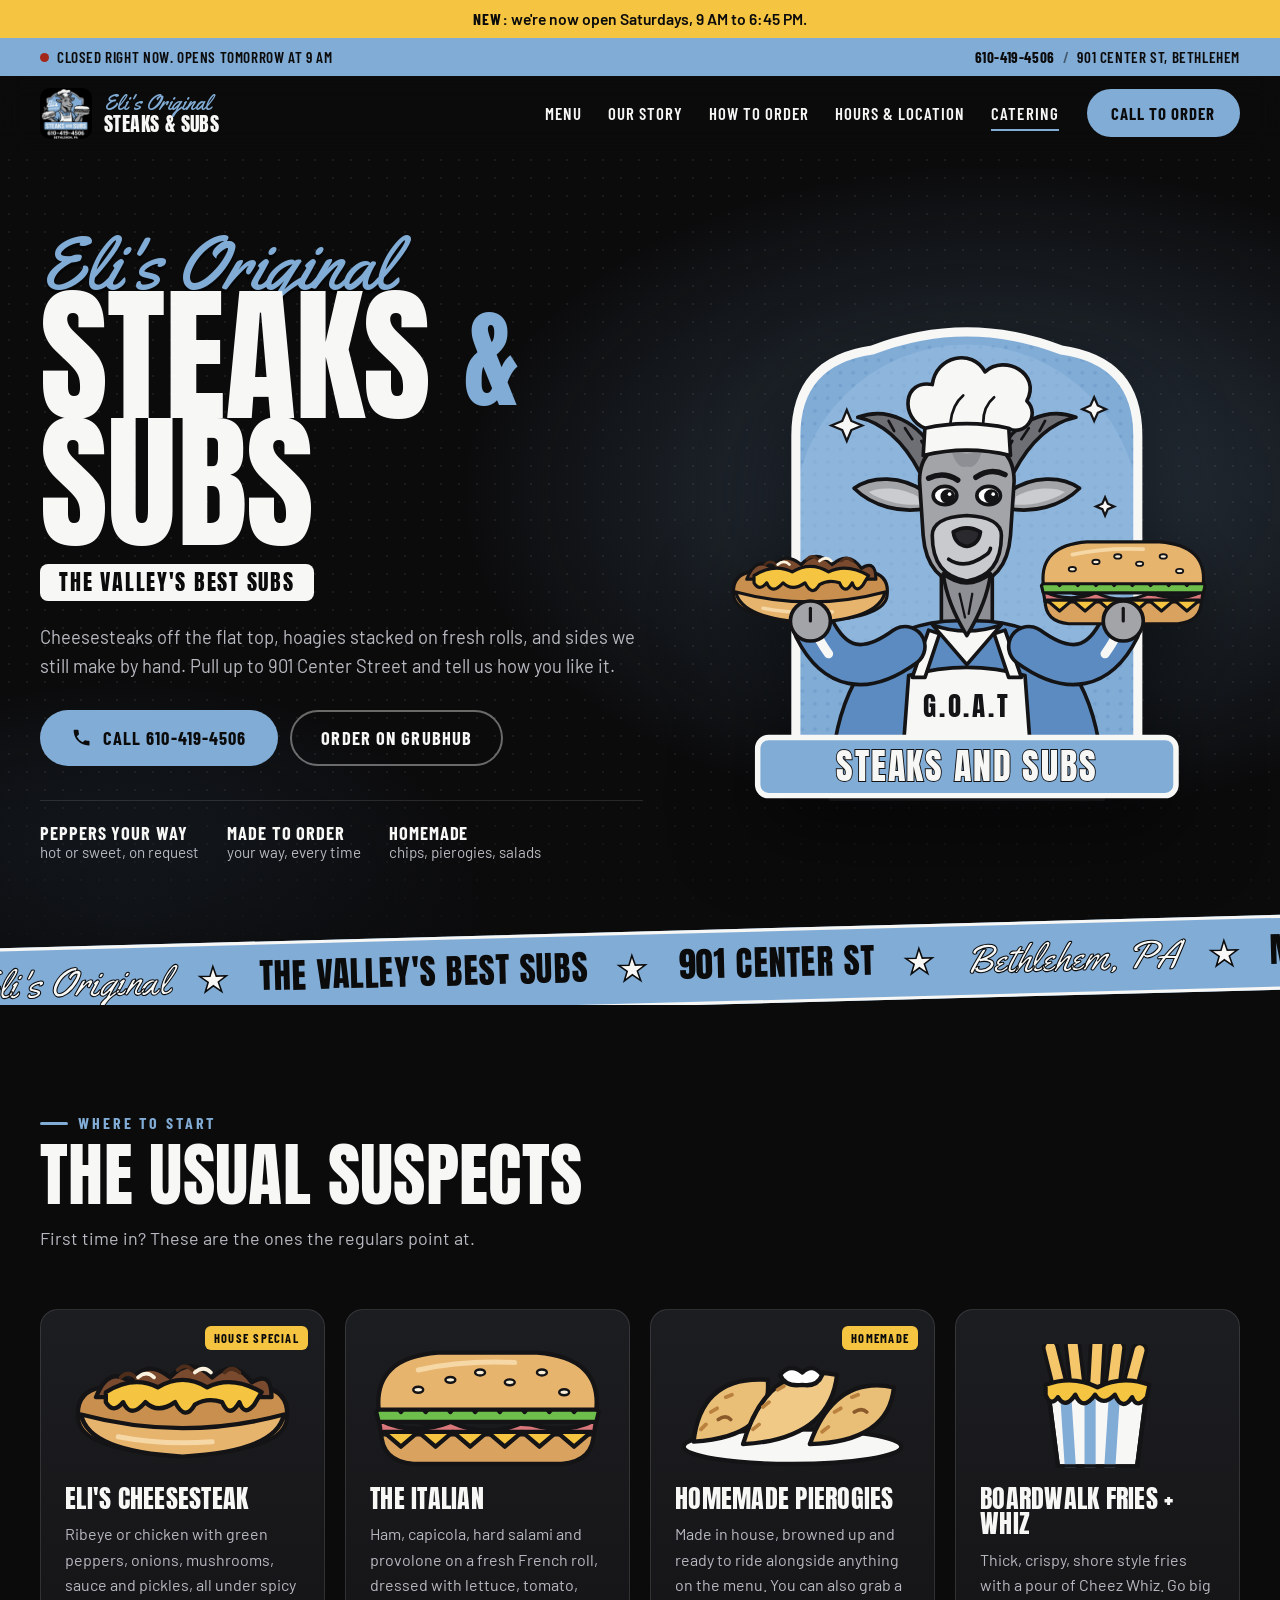
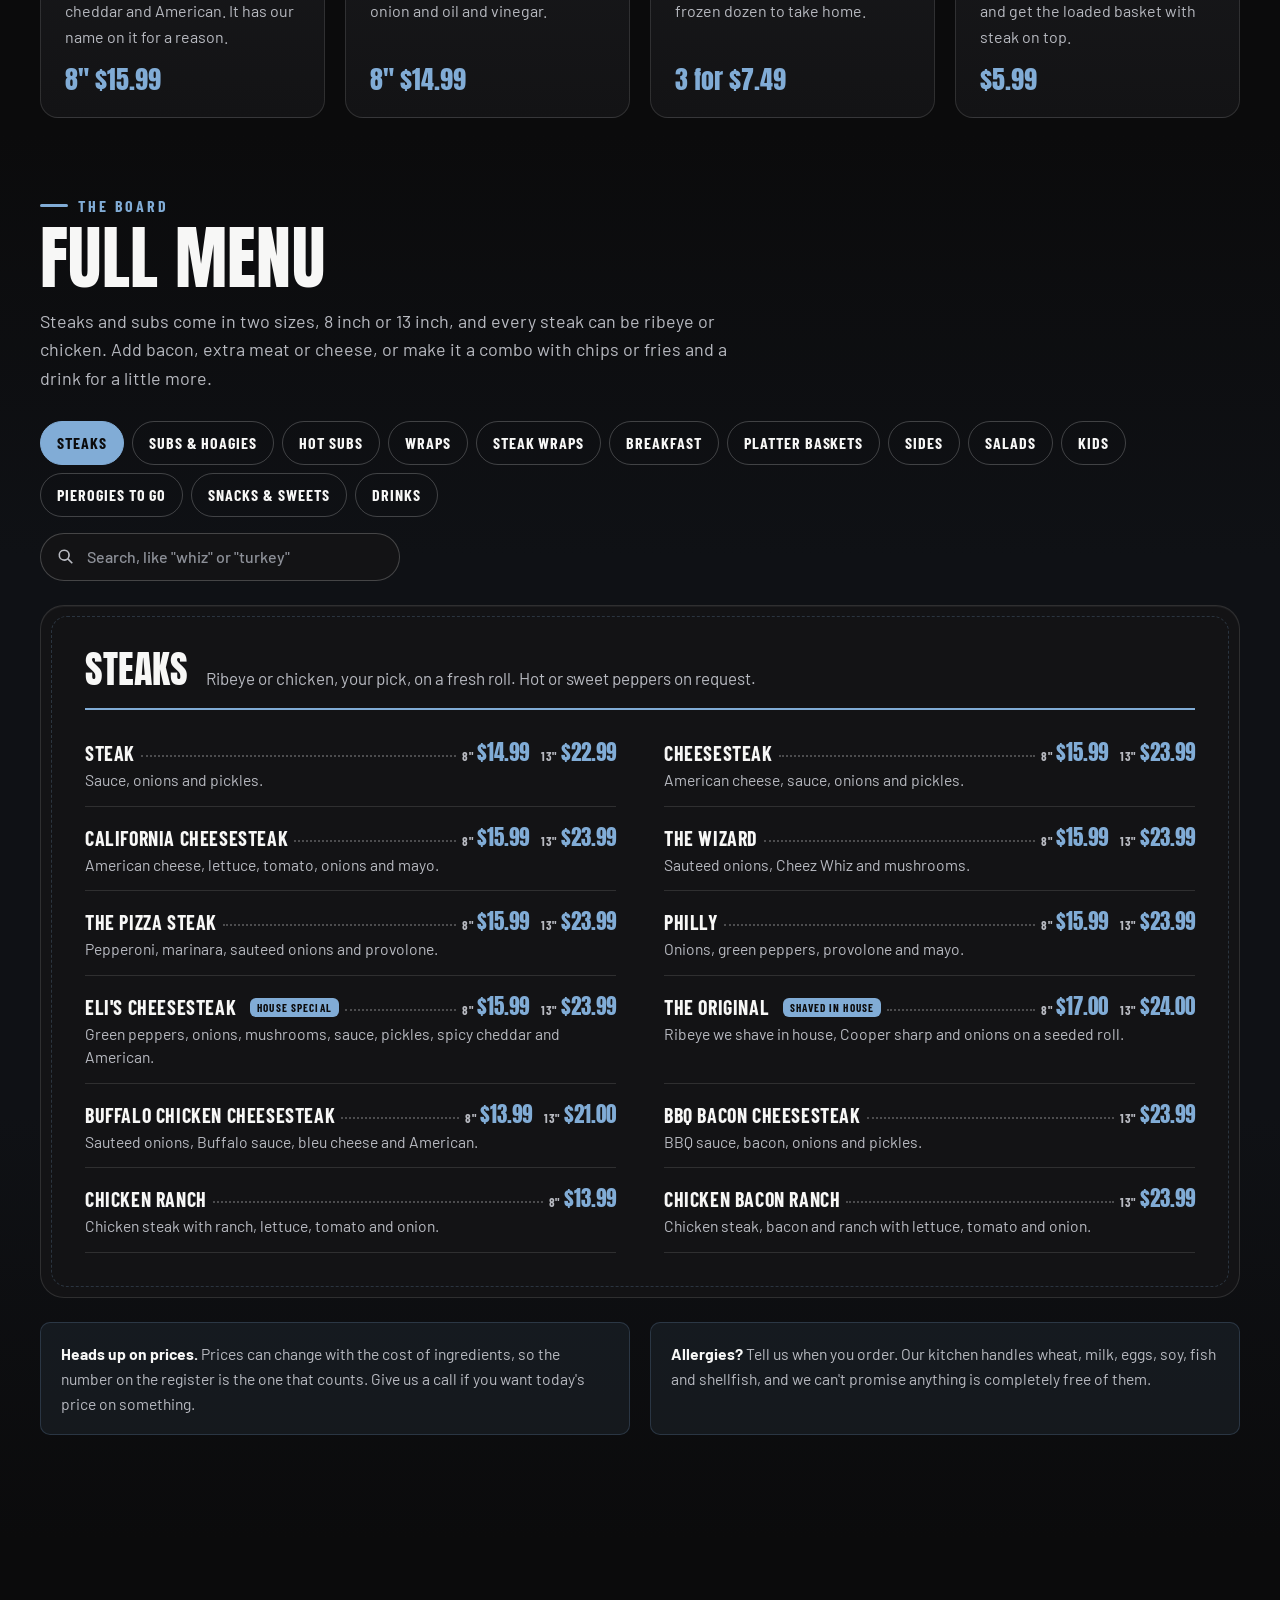
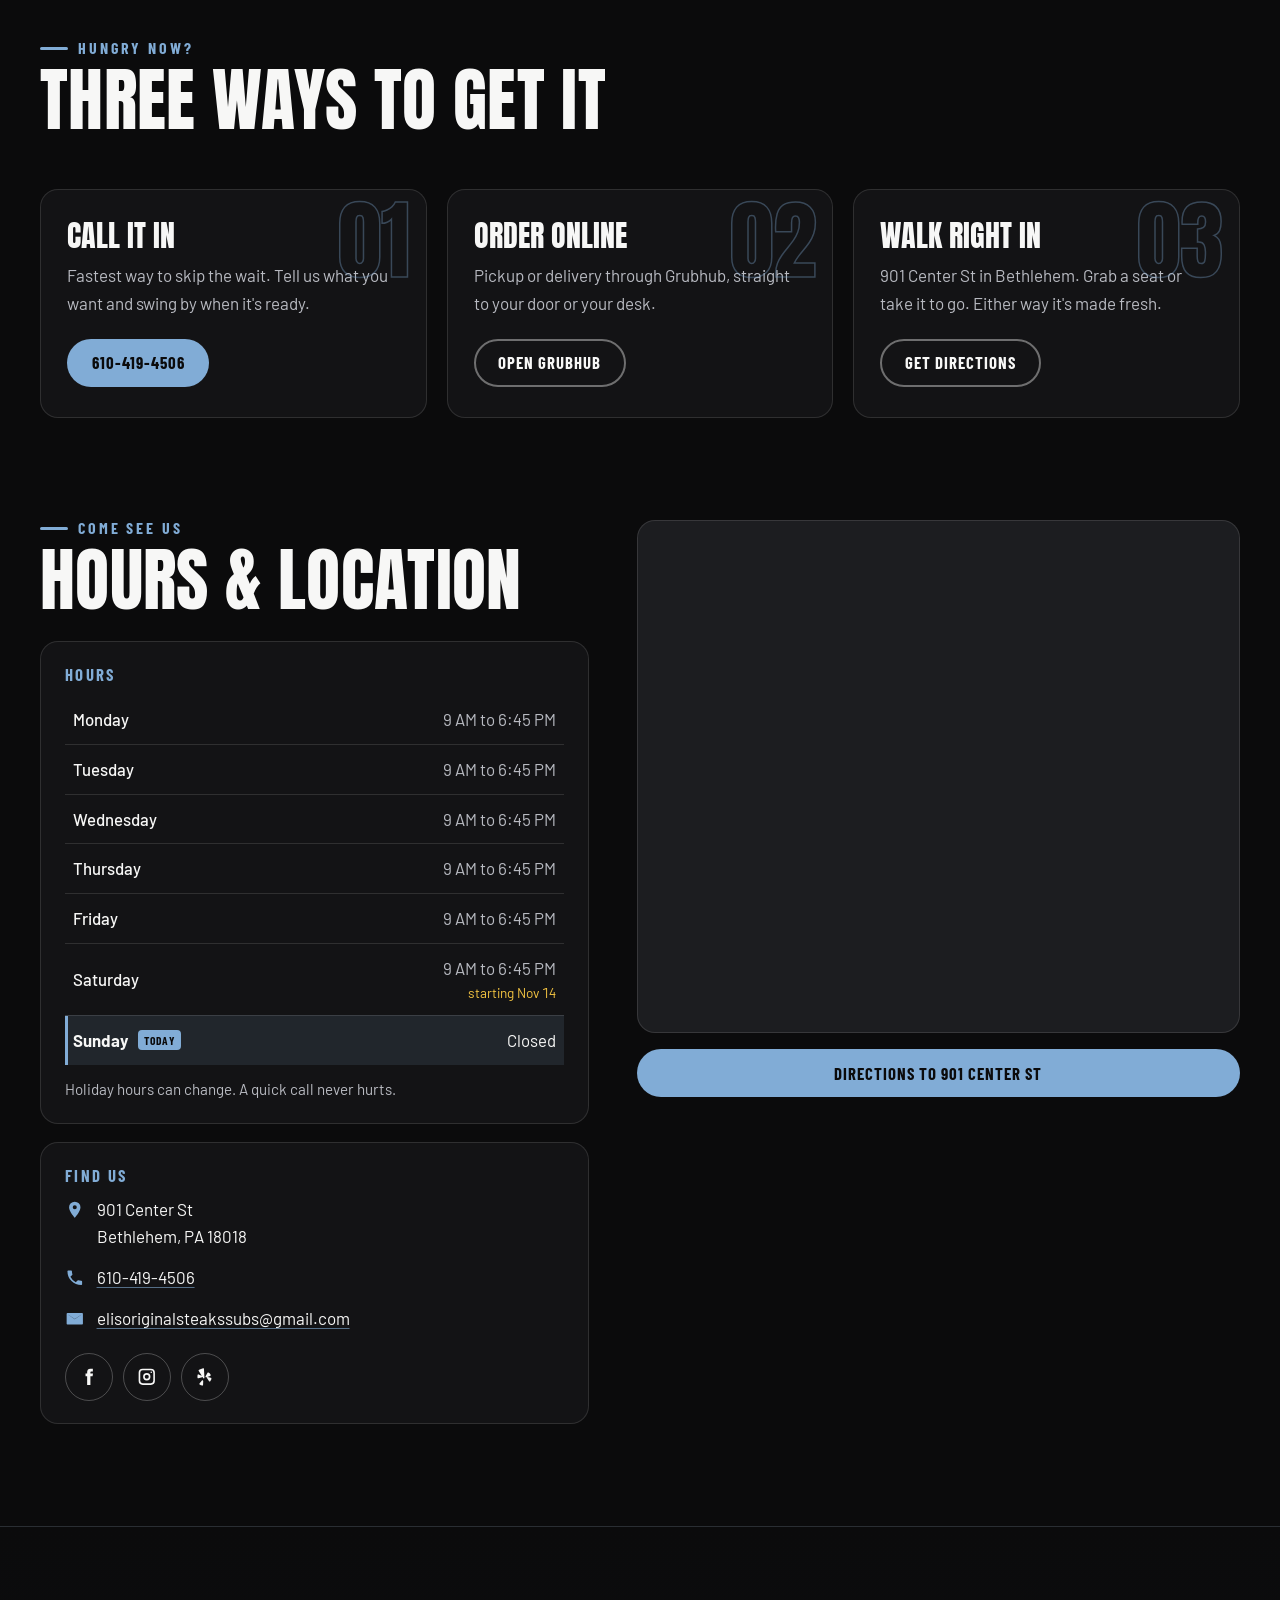
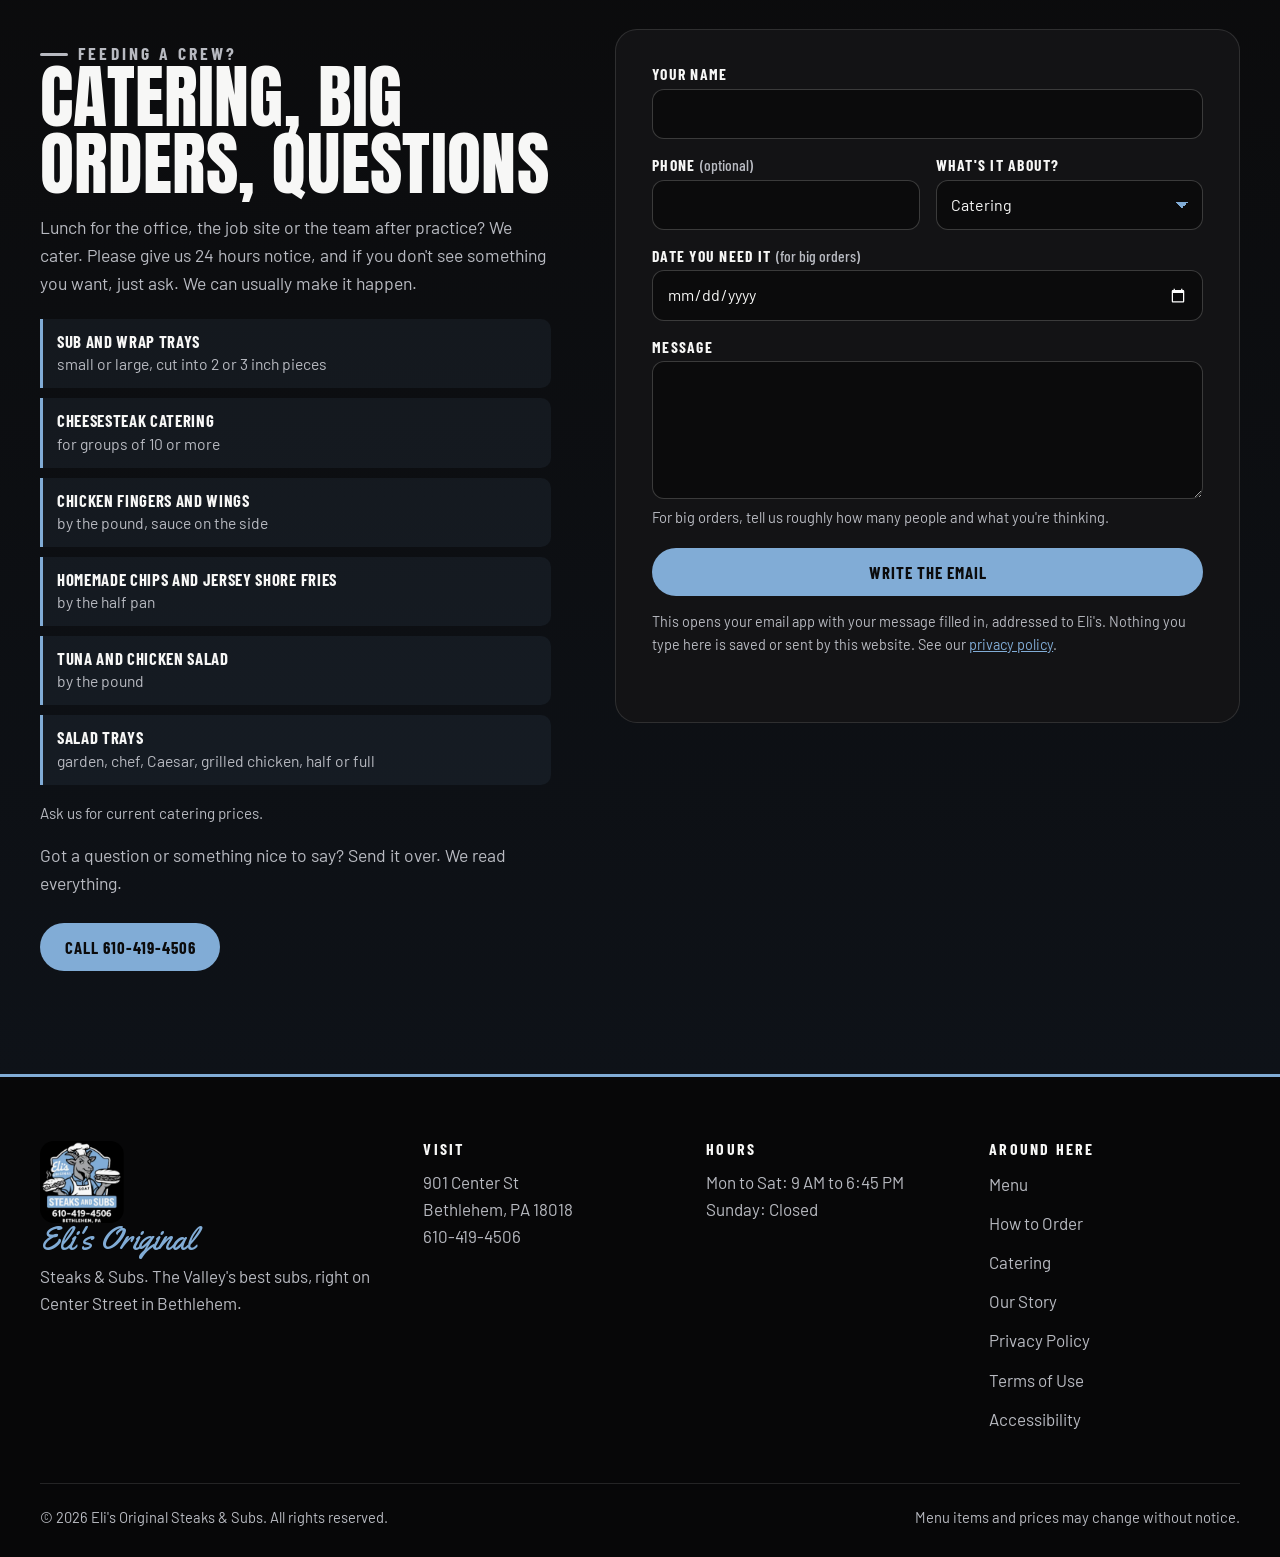
==== commit 29aceeb4: "Move Our Story to its own page, new marquee, tighter menu spacing" ====
--- a/index.html
+++ b/index.html
@@ -131,7 +131,7 @@
 <nav id="nav-menu" class="nav__menu" aria-label="Main">
 <ul>
 <li><a href="#menu">Menu</a></li>
-<li><a href="#story">Our Story</a></li>
+<li><a href="/story">Our Story</a></li>
 <li><a href="#order">How to Order</a></li>
 <li><a href="#visit">Hours &amp; Location</a></li>
 <li><a href="#contact">Catering</a></li>
@@ -163,7 +163,7 @@
 </ul>
 </div>
 <div class="hero__art">
-<button class="goat-btn" type="button" data-goat aria-label="Give Eli a high five">
+<button class="goat-btn" type="button" data-goat aria-label="Eli the goat">
 <svg class="goat" viewBox="0 0 600 560" role="img" aria-labelledby="goat-title">
 <title id="goat-title">Eli the goat in a chef hat and G.O.A.T apron, holding up a cheesesteak and a hoagie</title>
 <defs>
@@ -251,13 +251,12 @@
 </g>
 </svg>
 </button>
-<p class="hero__hint" aria-hidden="true">Tap Eli for a high five</p>
 </div>
 </div>
 <div class="marquee" aria-hidden="true">
 <div class="marquee__track">
-<span>Cheesesteaks</span><b>&#9733;</b><span>Hoagies</span><b>&#9733;</b><span>Hot Subs</span><b>&#9733;</b><span>Wraps</span><b>&#9733;</b><span>Homemade Pierogies</span><b>&#9733;</b><span>Boardwalk Fries</span><b>&#9733;</b><span>Wing Dings</span><b>&#9733;</b>
-<span>Cheesesteaks</span><b>&#9733;</b><span>Hoagies</span><b>&#9733;</b><span>Hot Subs</span><b>&#9733;</b><span>Wraps</span><b>&#9733;</b><span>Homemade Pierogies</span><b>&#9733;</b><span>Boardwalk Fries</span><b>&#9733;</b><span>Wing Dings</span><b>&#9733;</b>
+<span class="mq-script">Eli's Original</span><b>&#9733;</b><span>The Valley's Best Subs</span><b>&#9733;</b><span>901 Center St</span><b>&#9733;</b><span class="mq-script">Bethlehem, PA</span><b>&#9733;</b><span>Made to Order</span><b>&#9733;</b><span>610-419-4506</span><b>&#9733;</b>
+<span class="mq-script">Eli's Original</span><b>&#9733;</b><span>The Valley's Best Subs</span><b>&#9733;</b><span>901 Center St</span><b>&#9733;</b><span class="mq-script">Bethlehem, PA</span><b>&#9733;</b><span>Made to Order</span><b>&#9733;</b><span>610-419-4506</span><b>&#9733;</b>
 </div>
 </div>
 </section>
@@ -789,32 +788,6 @@
 </div>
 </div>
 </section>
-<section id="story" class="section story" aria-labelledby="story-title">
-<div class="wrap story__grid">
-<div class="story__art reveal">
-<figure class="polaroid polaroid--a">
-<img src="/images/eli-classic-logo.webp" width="642" height="630" alt="The original Eli's sign: Eli's Original Steaks and Subs, The Valley's Best Subs" loading="lazy">
-<figcaption>The original sign</figcaption>
-</figure>
-<figure class="polaroid polaroid--b">
-<img src="/images/eli-goat-logo.webp" width="440" height="432" alt="Eli the goat logo, wearing a chef hat and G.O.A.T apron" loading="lazy">
-<figcaption>And the G.O.A.T</figcaption>
-</figure>
-</div>
-<div class="story__copy reveal">
-<p class="eyebrow eyebrow--dark">Our story</p>
-<h2 id="story-title" class="h2 h2--dark">Nothing fancy. Just done right.</h2>
-<p>Eli's is a neighborhood sub shop on Center Street in Bethlehem. The idea is simple: good bread, plenty of meat, and a grill that's always hot.</p>
-<p>We make a lot of it ourselves. The potato chips, the pierogies and the tuna salad all come out of our kitchen, and the ribeye for The Original gets shaved right here. And if you want your steak a certain way, just say so. Special requests are kind of our thing.</p>
-<p>About the goat. Every good sub shop needs a mascot, and ours happens to wear a chef hat and an apron that says G.O.A.T. We'll let you decide if he's earned it.</p>
-<dl class="story__stats">
-<div><dt>8&quot; / 13&quot;</dt><dd>pick your size</dd></div>
-<div><dt>100+</dt><dd>things on the menu</dd></div>
-<div><dt>1</dt><dd>very confident goat</dd></div>
-</dl>
-</div>
-</div>
-</section>
 <section id="order" class="section order" aria-labelledby="order-title">
 <div class="wrap">
 <header class="section__head reveal">
@@ -965,6 +938,7 @@
 <li><a href="#menu">Menu</a></li>
 <li><a href="#order">How to Order</a></li>
 <li><a href="#contact">Catering</a></li>
+<li><a href="/story">Our Story</a></li>
 <li><a href="/privacy">Privacy Policy</a></li>
 <li><a href="/terms">Terms of Use</a></li>
 <li><a href="/accessibility">Accessibility</a></li>
--- a/styles.css
+++ b/styles.css
@@ -1 +1 @@
-:root{--ink:#0b0b0c;--ink-2:#131315;--ink-3:#1c1d20;--line:rgba(247,247,246,.12);--bone:#f7f7f6;--mute:#b8bac1;--goat:#a3a4a8;--sky:#81acd6;--sky-deep:#5b8bc0;--sky-pale:#d6e5f4;--sky-ink:#0e2236;--cheese:#f5c542;--open:#4fd18b;--closed:#ff7a6b;--f-display:"Anton",Impact,"Arial Narrow Bold",sans-serif;--f-cond:"Barlow Condensed","Arial Narrow",sans-serif;--f-body:"Barlow",system-ui,-apple-system,"Segoe UI",sans-serif;--f-script:"Yellowtail","Brush Script MT",cursive;--r:18px;--r-sm:10px;--shadow:0 20px 50px rgba(0,0,0,.45);--ease:cubic-bezier(.2,.8,.2,1)}*,*::before,*::after{box-sizing:border-box}html{overflow-x:clip;scroll-behavior:smooth;scroll-padding-top:90px;-webkit-text-size-adjust:100%}body{margin:0;background:var(--ink);color:var(--bone);font:400 1.0625rem/1.6 var(--f-body);-webkit-font-smoothing:antialiased;overflow-x:hidden}img,svg{display:block;max-width:100%}a{color:var(--sky)}a:hover{color:var(--sky-pale)}:focus-visible{outline:3px solid var(--cheese);outline-offset:3px;border-radius:6px}.sr-only{position:absolute!important;width:1px;height:1px;padding:0;margin:-1px;overflow:hidden;clip:rect(0,0,0,0);white-space:nowrap;border:0}.skip{position:absolute;left:12px;top:-60px;z-index:100;background:var(--cheese);color:var(--ink);padding:10px 16px;border-radius:8px;font-weight:600;text-decoration:none}.skip:focus{top:12px}.sprite{position:absolute;width:0;height:0;overflow:hidden}.wrap{width:min(1200px,100% - 32px);margin-inline:auto}.script{font-family:var(--f-script);font-weight:400}.ico{width:1.15em;height:1.15em;fill:currentColor;flex:none}.btn{display:inline-flex;align-items:center;justify-content:center;gap:.55em;min-height:48px;padding:.7em 1.35em;border-radius:999px;font:700 1.05rem/1 var(--f-cond);letter-spacing:.06em;text-transform:uppercase;text-decoration:none;border:2px solid transparent;cursor:pointer;transition:transform .2s var(--ease),background-color .2s,color .2s,border-color .2s,box-shadow .2s}.btn:active{transform:translateY(1px) scale(.98)}.btn--sky{background:var(--sky);color:var(--ink);box-shadow:0 0 0 0 rgba(129,172,214,.0)}.btn--sky:hover{background:var(--sky-pale);color:var(--ink);box-shadow:0 10px 30px rgba(129,172,214,.3);transform:translateY(-2px)}.btn--ghost{background:transparent;color:var(--bone);border-color:rgba(247,247,246,.4)}.btn--ghost:hover{border-color:var(--bone);color:var(--bone);background:rgba(247,247,246,.06);transform:translateY(-2px)}.btn--lg{min-height:56px;font-size:1.15rem;padding:.8em 1.6em}.btn--block{width:100%}.topbar{background:var(--sky);color:var(--ink);font:600 .95rem/1.2 var(--f-cond);letter-spacing:.04em;text-transform:uppercase}.topbar__inner{display:flex;justify-content:space-between;align-items:center;gap:12px;min-height:38px;flex-wrap:wrap}.topbar p{margin:0;display:flex;align-items:center;gap:8px}.topbar a{color:var(--ink);text-decoration:none;font-weight:700}.topbar a:hover{text-decoration:underline}.topbar .sep{opacity:.5}.status__dot{width:9px;height:9px;border-radius:50%;background:var(--ink);opacity:.5;flex:none}.status.is-open .status__dot{background:#137a43;opacity:1;box-shadow:0 0 0 0 rgba(19,122,67,.6);animation:ping 2s infinite}.status.is-closed .status__dot{background:#a3261a;opacity:1}@keyframes ping{70%{box-shadow:0 0 0 8px rgba(19,122,67,0)}100%{box-shadow:0 0 0 0 rgba(19,122,67,0)}}.nav{position:sticky;top:0;z-index:50;background:rgba(11,11,12,.82);backdrop-filter:saturate(140%) blur(12px);-webkit-backdrop-filter:saturate(140%) blur(12px);border-bottom:1px solid transparent;transition:border-color .3s,background-color .3s}.nav.is-scrolled{border-color:var(--line);background:rgba(11,11,12,.94)}.nav__inner{display:flex;align-items:center;justify-content:space-between;min-height:74px;gap:16px}.brand{display:flex;align-items:center;gap:12px;text-decoration:none;color:var(--bone)}.brand img{width:52px;height:auto;border-radius:10px}.brand__text{display:flex;flex-direction:column;line-height:1}.brand__script{font-family:var(--f-script);color:var(--sky);font-size:1.35rem}.brand__bold{font-family:var(--f-display);text-transform:uppercase;font-size:1.25rem;letter-spacing:.02em}.nav__menu{display:flex;align-items:center;gap:28px}.nav__menu ul{display:flex;gap:26px;list-style:none;margin:0;padding:0}.nav__menu ul a{color:var(--bone);text-decoration:none;font:600 1.05rem/1 var(--f-cond);letter-spacing:.06em;text-transform:uppercase;position:relative;padding:8px 0}.nav__menu ul a::after{content:"";position:absolute;left:0;right:0;bottom:0;height:2px;background:var(--sky);transform:scaleX(0);transform-origin:left;transition:transform .25s var(--ease)}.nav__menu ul a:hover::after,.nav__menu ul a[aria-current="true"]::after{transform:scaleX(1)}.nav__toggle{display:none;background:none;border:0;width:48px;height:48px;border-radius:12px;cursor:pointer;color:var(--bone)}.burger{display:grid;gap:5px;width:24px;margin:auto}.burger i{display:block;height:2.5px;background:currentColor;border-radius:2px;transition:transform .3s var(--ease),opacity .2s}.nav__toggle[aria-expanded="true"] .burger i:nth-child(1){transform:translateY(7.5px) rotate(45deg)}.nav__toggle[aria-expanded="true"] .burger i:nth-child(2){opacity:0}.nav__toggle[aria-expanded="true"] .burger i:nth-child(3){transform:translateY(-7.5px) rotate(-45deg)}@media (max-width:960px){.nav__toggle{display:block}.nav__menu{position:absolute;top:100%;left:0;right:0;max-height:calc(100vh - 80px);overflow:auto;flex-direction:column;align-items:stretch;gap:20px;padding:24px 16px 32px;background:var(--ink-2);border-bottom:1px solid var(--line);box-shadow:var(--shadow);transform:translateY(-12px);opacity:0;visibility:hidden;transition:transform .3s var(--ease),opacity .25s,visibility 0s .3s}.nav__menu.is-open{transform:none;opacity:1;visibility:visible;transition:transform .3s var(--ease),opacity .25s}.nav__menu ul{flex-direction:column;gap:4px}.nav__menu ul a{display:block;padding:14px 4px;font-size:1.35rem;border-bottom:1px solid var(--line)}.nav__menu ul a::after{display:none}}.hero{position:relative;overflow:hidden;padding:clamp(40px,6vw,80px) 0 0;isolation:isolate}.hero__bg{position:absolute;inset:0;z-index:-1;background:radial-gradient(60% 55% at 78% 40%,rgba(129,172,214,.28),transparent 70%),radial-gradient(40% 40% at 10% 90%,rgba(91,139,192,.18),transparent 70%),radial-gradient(rgba(247,247,246,.07) 1.2px,transparent 1.4px) 0 0/18px 18px,var(--ink)}.hero__bg::after{content:"";position:absolute;inset:0;background:linear-gradient(to bottom,transparent 70%,var(--ink))}.hero__grid{display:grid;grid-template-columns:1.05fr .95fr;align-items:center;gap:clamp(24px,4vw,56px)}.hero__script{margin:0 0 -.12em;color:var(--sky);font-size:clamp(2.6rem,6vw,4.6rem);line-height:1;transform:rotate(-4deg);transform-origin:left;text-shadow:0 4px 0 rgba(0,0,0,.4)}.hero__title{margin:0;font-family:var(--f-display);font-weight:400;text-transform:uppercase;font-size:clamp(4.2rem,11.5vw,9.6rem);line-height:.86;letter-spacing:-.005em;font-style:normal}.hero__title span{display:inline-block}.hero__title .amp{color:var(--sky);font-size:.72em;vertical-align:.12em}.hero__bar{display:inline-block;margin:18px 0 0;padding:.35em .9em;background:var(--bone);color:var(--ink);font:400 clamp(1rem,1.8vw,1.35rem)/1 var(--f-display);text-transform:uppercase;letter-spacing:.08em;border-radius:8px;transform:skewX(-8deg)}.hero__lede{max-width:34em;margin:22px 0 0;color:var(--mute);font-size:1.15rem}.hero__ctas{display:flex;flex-wrap:wrap;gap:12px;margin-top:28px}.hero__facts{display:flex;flex-wrap:wrap;gap:10px 28px;list-style:none;margin:34px 0 0;padding:22px 0 0;border-top:1px solid var(--line)}.hero__facts li{display:flex;flex-direction:column;line-height:1.2}.hero__facts strong{font:700 1.15rem/1.1 var(--f-cond);text-transform:uppercase;letter-spacing:.05em}.hero__facts span{color:var(--mute);font-size:.95rem}.hero__art{position:relative;display:flex;flex-direction:column;align-items:center}.goat-btn{all:unset;cursor:pointer;display:block;width:min(560px,100%);border-radius:28px;-webkit-tap-highlight-color:transparent}.goat-btn:focus-visible{outline:3px solid var(--cheese);outline-offset:6px}.goat{width:100%;height:auto;overflow:visible;filter:drop-shadow(0 30px 40px rgba(0,0,0,.5))}.goat__bannertxt{font-family:var(--f-display);font-size:40px;letter-spacing:2px}.goat__apron{font-family:var(--f-display);font-size:30px;letter-spacing:3px}.hero__hint{margin:6px 0 0;font:600 .9rem/1 var(--f-cond);letter-spacing:.12em;text-transform:uppercase;color:var(--mute);opacity:.8}.goat .arm,.goat .head,.goat .food,.goat .ear,.goat .beard,.goat .eye,.goat .brow,.goat .spark,.goat .steam{transform-box:view-box}.goat .arm-l{transform-origin:232px 392px;animation:armL 3.6s ease-in-out infinite}.goat .arm-r{transform-origin:368px 392px;animation:armR 3.6s ease-in-out infinite}.goat .food-l{transform-origin:128px 360px;animation:foodWob 1.8s ease-in-out infinite}.goat .food-r{transform-origin:472px 360px;animation:foodWob 1.8s ease-in-out infinite reverse}.goat .head{transform-origin:300px 360px;animation:headBob 3.6s ease-in-out infinite}.goat .ear-l{transform-origin:254px 230px;animation:earL 6s ease-in-out infinite}.goat .ear-r{transform-origin:346px 230px;animation:earR 6s ease-in-out infinite 1.5s}.goat .beard{transform-origin:300px 314px;animation:beard 3.6s ease-in-out infinite}.goat .eye{transform-box:fill-box;transform-origin:center;animation:blink 5.2s infinite}.goat .brow-r{transform-origin:326px 202px;animation:brow 7s ease-in-out infinite}.goat .spark{transform-box:fill-box;transform-origin:center;animation:twinkle 2.4s ease-in-out infinite}.goat .sp2{animation-delay:.8s}.goat .sp3{animation-delay:1.6s}.goat .steam{animation:steam 2.4s ease-out infinite;opacity:0}.goat .st2{animation-delay:.8s}.goat .st3{animation-delay:1.6s}@keyframes armL{0%,100%{transform:rotate(0)}25%{transform:rotate(11deg)}50%{transform:rotate(-3deg)}75%{transform:rotate(6deg)}}@keyframes armR{0%,100%{transform:rotate(0)}25%{transform:rotate(3deg)}50%{transform:rotate(-11deg)}75%{transform:rotate(-5deg)}}@keyframes foodWob{0%,100%{transform:rotate(-3deg)}50%{transform:rotate(3deg) translateY(-3px)}}@keyframes headBob{0%,100%{transform:rotate(0) translateY(0)}25%{transform:rotate(-2.5deg) translateY(-3px)}50%{transform:rotate(0) translateY(0)}75%{transform:rotate(2.5deg) translateY(-3px)}}@keyframes earL{0%,80%,100%{transform:rotate(0)}85%{transform:rotate(-14deg)}90%{transform:rotate(4deg)}}@keyframes earR{0%,80%,100%{transform:rotate(0)}85%{transform:rotate(14deg)}90%{transform:rotate(-4deg)}}@keyframes beard{0%,100%{transform:rotate(0)}25%{transform:rotate(3deg)}75%{transform:rotate(-3deg)}}@keyframes blink{0%,90%,96%,100%{transform:scaleY(1)}93%{transform:scaleY(.08)}}@keyframes brow{0%,70%,100%{transform:translateY(0)}76%,88%{transform:translateY(-5px) rotate(-4deg)}}@keyframes twinkle{0%,100%{transform:scale(.6) rotate(0);opacity:.4}50%{transform:scale(1.15) rotate(25deg);opacity:1}}@keyframes steam{0%{opacity:0;transform:translateY(10px)}30%{opacity:.9}100%{opacity:0;transform:translateY(-26px)}}.goat.cheer .arm-l{animation:cheerL .5s var(--ease) 3 alternate}.goat.cheer .arm-r{animation:cheerR .5s var(--ease) 3 alternate}.goat.cheer .head{animation:cheerHead .5s var(--ease) 3 alternate}@keyframes cheerL{to{transform:rotate(26deg)}}@keyframes cheerR{to{transform:rotate(-26deg)}}@keyframes cheerHead{to{transform:translateY(-10px) rotate(-3deg)}}.goat-pop{position:absolute;top:8%;left:50%;transform:translate(-50%,0);font:400 clamp(1.4rem,3vw,2rem)/1 var(--f-display);color:var(--ink);background:var(--cheese);padding:.35em .7em;border-radius:12px;pointer-events:none;animation:pop 1.5s var(--ease) forwards;white-space:nowrap}@keyframes pop{0%{opacity:0;transform:translate(-50%,20px) scale(.7)}20%{opacity:1;transform:translate(-50%,0) scale(1.05)}80%{opacity:1;transform:translate(-50%,-10px) scale(1)}100%{opacity:0;transform:translate(-50%,-30px) scale(.95)}}.marquee{margin-top:clamp(40px,6vw,72px);background:var(--sky);color:var(--ink);overflow:hidden;transform:rotate(-1.5deg) scale(1.04);border-block:3px solid var(--bone)}.marquee__track{display:flex;gap:28px;width:max-content;padding:14px 0;animation:marquee 36s linear infinite;font:400 clamp(1.4rem,2.6vw,2.1rem)/1 var(--f-display);text-transform:uppercase;letter-spacing:.03em;white-space:nowrap}.marquee b{font-weight:400;color:var(--bone);-webkit-text-stroke:1.5px var(--ink)}@keyframes marquee{to{transform:translateX(-50%)}}.section{padding:clamp(64px,8vw,104px) 0}.section__head{max-width:720px;margin-bottom:clamp(32px,5vw,56px)}.eyebrow{margin:0 0 10px;font:700 1rem/1 var(--f-cond);letter-spacing:.18em;text-transform:uppercase;color:var(--sky);display:flex;align-items:center;gap:10px}.eyebrow::before{content:"";width:28px;height:3px;background:currentColor;border-radius:2px}.eyebrow--dark{color:var(--sky-ink)}.h2{margin:0;font:400 clamp(2.6rem,6vw,4.4rem)/.95 var(--f-display);text-transform:uppercase;letter-spacing:.005em}.h2--dark{color:var(--ink)}.section__sub{margin:16px 0 0;color:var(--mute);font-size:1.12rem;max-width:40em}.favs{padding-top:clamp(64px,9vw,110px)}.favs__grid{display:grid;grid-template-columns:repeat(4,1fr);gap:20px}.fav{position:relative;background:linear-gradient(180deg,var(--ink-3),var(--ink-2));border:1px solid var(--line);border-radius:var(--r);padding:26px 24px 24px;display:flex;flex-direction:column;transition:transform .35s var(--ease),border-color .3s,box-shadow .35s}.fav:hover{transform:translateY(-6px);border-color:rgba(129,172,214,.55);box-shadow:0 24px 50px rgba(0,0,0,.45),0 0 0 1px rgba(129,172,214,.2)}.fav__art{width:100%;height:auto;aspect-ratio:190/100;margin:8px 0 18px;transition:transform .4s var(--ease)}.fav:hover .fav__art{transform:rotate(-4deg) scale(1.06)}.fav h3{margin:0;font:400 1.6rem/1 var(--f-display);text-transform:uppercase;letter-spacing:.01em}.fav p{margin:10px 0 0;color:var(--mute);font-size:1rem}.fav .fav__price{margin-top:auto;padding-top:18px;font:400 1.6rem/1 var(--f-display);color:var(--sky)}.tag{position:absolute;top:16px;right:16px;background:var(--cheese);color:var(--ink);font:700 .78rem/1 var(--f-cond);letter-spacing:.1em;text-transform:uppercase;padding:6px 9px;border-radius:6px}.tag--sm{position:static;flex:none;font-size:.7rem;padding:4px 7px;margin-left:8px;background:var(--sky);align-self:center}.menu{background:linear-gradient(180deg,var(--ink),#0f1115 30%,#0f1115 70%,var(--ink))}.menu__tools{display:flex;flex-wrap:wrap;gap:16px;align-items:center;justify-content:space-between;margin-bottom:24px}.menu__tabs{display:flex;flex-wrap:wrap;gap:8px}.tab{appearance:none;border:1.5px solid rgba(247,247,246,.22);background:transparent;color:var(--bone);min-height:44px;padding:0 16px;border-radius:999px;font:700 1rem/1 var(--f-cond);letter-spacing:.06em;text-transform:uppercase;cursor:pointer;transition:background-color .2s,border-color .2s,color .2s}.tab:hover{border-color:var(--sky)}.tab[aria-selected="true"]{background:var(--sky);border-color:var(--sky);color:var(--ink)}.menu.is-searching .tab{opacity:.45}.menu__search{position:relative;display:flex;align-items:center;flex:1 1 260px;max-width:360px}.menu__search .ico{position:absolute;left:16px;color:var(--mute)}.menu__search input{width:100%;min-height:48px;padding:0 16px 0 46px;border-radius:999px;border:1.5px solid rgba(247,247,246,.22);background:var(--ink-2);color:var(--bone);font:500 1rem var(--f-body)}.menu__search input::placeholder{color:#8d9098}.menu__search input:focus{outline:none;border-color:var(--sky);box-shadow:0 0 0 4px rgba(129,172,214,.25)}.menu__board{position:relative;background:var(--ink-2);border:1px solid var(--line);border-radius:24px;padding:clamp(22px,4vw,44px);box-shadow:inset 0 1px 0 rgba(247,247,246,.05)}.menu__board::before{content:"";position:absolute;inset:10px;border:1px dashed rgba(129,172,214,.22);border-radius:16px;pointer-events:none}.panel{display:none}.panel.is-active{display:block;animation:fadeUp .4s var(--ease)}.menu.is-searching .panel{display:block;animation:none}.menu.is-searching .panel.is-empty{display:none}.menu.is-searching .panel+.panel{margin-top:36px}.panel:focus-visible{outline-offset:8px}.panel__head{display:flex;flex-wrap:wrap;align-items:baseline;gap:6px 18px;margin-bottom:18px;padding-bottom:16px;border-bottom:2px solid var(--sky)}.panel__title{margin:0;font:400 clamp(1.8rem,3.4vw,2.4rem)/1 var(--f-display);text-transform:uppercase}.panel__note{margin:0;color:var(--mute)}.items{list-style:none;margin:0;padding:0;display:grid;grid-template-columns:1fr 1fr;gap:6px 48px}.item{padding:14px 0;border-bottom:1px solid var(--line)}.item[hidden]{display:none}.item__top{display:flex;align-items:baseline;gap:6px}.item__name{min-width:0;flex:0 1 auto;margin:0;font:700 1.25rem/1.15 var(--f-cond);letter-spacing:.03em;text-transform:uppercase}.item__dots{flex:1;min-width:16px;border-bottom:2px dotted rgba(247,247,246,.25);transform:translateY(-4px)}.item__price{font:400 1.3rem/1 var(--f-display);color:var(--sky);white-space:nowrap}.plus{font:600 .78rem/1 var(--f-cond);letter-spacing:.06em;text-transform:uppercase;color:var(--mute);margin-left:5px}.item__desc{margin:4px 0 0;color:var(--mute);font-size:.98rem;line-height:1.45}.menu__empty{text-align:center;color:var(--mute);margin:12px 0;font-size:1.1rem}.menu__notes{display:grid;grid-template-columns:1fr 1fr;gap:20px;margin-top:24px}.menu__notes p{margin:0;padding:18px 20px;border-radius:var(--r-sm);background:rgba(129,172,214,.08);border:1px solid rgba(129,172,214,.2);color:var(--mute);font-size:.98rem}.menu__notes strong{color:var(--bone)}@keyframes fadeUp{from{opacity:0;transform:translateY(10px)}to{opacity:1;transform:none}}.story{background:var(--sky);color:var(--ink);position:relative;overflow:hidden}.story::before{content:"";position:absolute;inset:0;background:radial-gradient(rgba(14,34,54,.14) 1.4px,transparent 1.6px) 0 0/16px 16px;pointer-events:none}.story__grid{position:relative;display:grid;grid-template-columns:.9fr 1.1fr;gap:clamp(32px,6vw,80px);align-items:center}.story__art{position:relative;min-height:640px}.polaroid{position:absolute;margin:0;background:var(--bone);padding:12px 12px 48px;border-radius:6px;box-shadow:0 24px 50px rgba(14,34,54,.35);width:min(300px,58%);transition:transform .5s var(--ease)}.polaroid img{width:100%;height:auto;border-radius:3px}.polaroid figcaption{position:absolute;left:0;right:0;bottom:10px;text-align:center;font-family:var(--f-script);font-size:1.45rem;color:var(--ink)}.polaroid--a{top:0;left:0;transform:rotate(-7deg)}.polaroid--b{right:0;bottom:0;transform:rotate(6deg)}.story__art:hover .polaroid--a{transform:rotate(-3deg) translateY(-6px)}.story__art:hover .polaroid--b{transform:rotate(2deg) translateY(-6px)}.story__copy p{font-size:1.12rem;color:#13263a;margin:18px 0 0;max-width:36em}.story__copy .h2{margin-bottom:6px}.story__stats{display:grid;grid-template-columns:repeat(3,1fr);gap:16px;margin:34px 0 0}.story__stats div{background:var(--ink);color:var(--bone);border-radius:var(--r-sm);padding:18px 16px}.story__stats dt{font:400 2.4rem/1 var(--f-display);color:var(--sky)}.story__stats dd{margin:6px 0 0;font:600 .95rem/1.2 var(--f-cond);letter-spacing:.06em;text-transform:uppercase;color:var(--mute)}.order__grid{list-style:none;margin:0;padding:0;display:grid;grid-template-columns:repeat(3,1fr);gap:20px;counter-reset:s}.step{position:relative;background:var(--ink-2);border:1px solid var(--line);border-radius:var(--r);padding:30px 26px;display:flex;flex-direction:column;align-items:flex-start;overflow:hidden;transition:border-color .3s,transform .35s var(--ease)}.step:hover{border-color:rgba(129,172,214,.5);transform:translateY(-4px)}.step__num{position:absolute;right:16px;top:6px;font:400 5.5rem/1 var(--f-display);color:transparent;-webkit-text-stroke:1.5px rgba(129,172,214,.35)}.step h3{margin:0;font:400 1.9rem/1 var(--f-display);text-transform:uppercase}.step p{color:var(--mute);margin:12px 0 22px;flex:1}.visit{padding-top:0}.visit__grid{display:grid;grid-template-columns:1fr 1.1fr;gap:clamp(24px,4vw,48px);align-items:start}.visit__info .h2{margin-bottom:28px}.card{background:var(--ink-2);border:1px solid var(--line);border-radius:var(--r);padding:24px 24px 22px}.card+.card{margin-top:18px}.card__title{margin:0 0 12px;font:700 1.05rem/1 var(--f-cond);letter-spacing:.14em;text-transform:uppercase;color:var(--sky)}.hours__table{width:100%;border-collapse:collapse}.hours__table th,.hours__table td{padding:11px 8px;text-align:left;border-bottom:1px solid var(--line);font-size:1.05rem}.hours__table th{font-weight:500}.hours__table td{text-align:right;color:var(--mute);font-variant-numeric:tabular-nums}.hours__table tr:last-child th,.hours__table tr:last-child td{border-bottom:0}.hours__table tr.is-today{background:rgba(129,172,214,.12)}.hours__table tr.is-today th{font-weight:700;box-shadow:inset 3px 0 0 var(--sky)}.hours__table tr.is-today td{color:var(--bone)}.hours__table tr.is-today th::after{content:"Today";margin-left:10px;font:700 .72rem/1 var(--f-cond);letter-spacing:.1em;text-transform:uppercase;background:var(--sky);color:var(--ink);padding:3px 6px;border-radius:4px;vertical-align:2px}.hours__note{margin:12px 0 0;color:var(--mute);font-size:.95rem}.contact-list{list-style:none;margin:0;padding:0;display:grid;gap:14px}.contact-list li{display:flex;gap:12px;align-items:flex-start}.contact-list .ico{color:var(--sky);margin-top:4px}.contact-list address{font-style:normal}.contact-list a{color:var(--bone);text-decoration-color:rgba(129,172,214,.6);text-underline-offset:3px;word-break:break-word}.socials{list-style:none;margin:20px 0 0;padding:0;display:flex;gap:10px}.socials a{display:grid;place-items:center;width:48px;height:48px;border-radius:50%;border:1.5px solid rgba(247,247,246,.25);color:var(--bone);transition:background-color .2s,border-color .2s,color .2s,transform .2s var(--ease)}.socials a:hover{background:var(--sky);border-color:var(--sky);color:var(--ink);transform:translateY(-2px)}.map-frame{border-radius:var(--r);overflow:hidden;border:1px solid var(--line);aspect-ratio:4/3.4;background:var(--ink-3);margin-bottom:16px}.map-frame iframe{width:100%;height:100%;border:0;filter:grayscale(.35) contrast(1.05)}.contact{background:linear-gradient(180deg,var(--ink),#0e1218);border-top:1px solid var(--line)}.contact__grid{display:grid;grid-template-columns:.9fr 1.1fr;gap:clamp(28px,5vw,64px);align-items:start}.contact__copy p{color:var(--mute);font-size:1.1rem;margin:16px 0 0}.contact__copy .btn{margin-top:26px}.form{background:var(--ink-2);border:1px solid var(--line);border-radius:22px;padding:clamp(22px,3.5vw,36px)}.field{display:flex;flex-direction:column;gap:7px;margin-bottom:18px}.field-row{display:grid;grid-template-columns:1fr 1fr;gap:0 16px}.field label{font:700 .98rem/1 var(--f-cond);letter-spacing:.08em;text-transform:uppercase}.opt{font-weight:500;color:var(--mute);text-transform:none;letter-spacing:0}.field input,.field select,.field textarea{width:100%;min-height:50px;padding:12px 14px;border-radius:12px;border:1.5px solid rgba(247,247,246,.2);background:var(--ink);color:var(--bone);font:400 1rem/1.4 var(--f-body);transition:border-color .2s,box-shadow .2s}.field textarea{resize:vertical;min-height:130px}.field select{appearance:none;background-image:linear-gradient(45deg,transparent 50%,var(--sky) 50%),linear-gradient(135deg,var(--sky) 50%,transparent 50%);background-position:calc(100% - 20px) 50%,calc(100% - 14px) 50%;background-size:6px 6px;background-repeat:no-repeat;padding-right:36px}.field input:focus,.field select:focus,.field textarea:focus{outline:none;border-color:var(--sky);box-shadow:0 0 0 4px rgba(129,172,214,.22)}.field input[aria-invalid="true"],.field textarea[aria-invalid="true"]{border-color:var(--closed)}.field input[type="date"]{color-scheme:dark}.field__help{margin:0;color:var(--mute);font-size:.92rem}.field__error{margin:0;color:var(--closed);font-size:.95rem;font-weight:600}.form__fine{margin:14px 0 0;color:var(--mute);font-size:.9rem}.form__status{margin:10px 0 0;color:var(--open);font-weight:600;min-height:1.2em}.footer{background:#070708;border-top:3px solid var(--sky);padding:64px 0 28px;color:var(--mute)}.footer__grid{display:grid;grid-template-columns:1.4fr 1fr 1fr 1fr;gap:32px}.footer__brand img{width:84px;height:auto;border-radius:14px}.footer__script{margin:14px 0 0;color:var(--sky);font-size:2rem;line-height:1}.footer__tag{margin:6px 0 0;max-width:22em}.footer__h{margin:0 0 12px;font:700 1rem/1 var(--f-cond);letter-spacing:.14em;text-transform:uppercase;color:var(--bone)}.footer address{font-style:normal}.footer p{margin:0 0 8px}.footer a{color:var(--mute);text-decoration:none}.footer a:hover{color:var(--sky)}.footer__links{list-style:none;margin:0;padding:0;display:grid;gap:8px}.footer__links a{display:inline-block;padding:2px 0}.footer__base{display:flex;flex-wrap:wrap;justify-content:space-between;gap:10px;margin-top:48px;padding-top:22px;border-top:1px solid var(--line);font-size:.92rem}.footer__base p{margin:0}.reveal{opacity:0;transform:translateY(22px);transition:opacity .7s var(--ease),transform .7s var(--ease)}.reveal.is-in{opacity:1;transform:none}.no-js .reveal{opacity:1;transform:none}.legal{padding:clamp(48px,8vw,96px) 0}.legal .wrap{max-width:820px}.legal h1{margin:8px 0 6px;font:400 clamp(2.6rem,7vw,4.4rem)/.95 var(--f-display);text-transform:uppercase}.legal .updated{color:var(--mute);margin:0 0 32px}.legal h2{margin:40px 0 10px;font:400 1.8rem/1.05 var(--f-display);text-transform:uppercase;color:var(--bone)}.legal p,.legal li{color:#d5d7dc;font-size:1.05rem}.legal ul{padding-left:1.2em}.legal li{margin:6px 0}.legal .box{background:var(--ink-2);border:1px solid var(--line);border-left:4px solid var(--sky);border-radius:12px;padding:18px 20px;margin:24px 0}.legal .box p{margin:0}.back{display:inline-flex;align-items:center;gap:8px;font:700 1rem/1 var(--f-cond);letter-spacing:.08em;text-transform:uppercase;text-decoration:none}.notfound{min-height:70vh;display:grid;place-items:center;text-align:center;padding:60px 0}.notfound h1{font:400 clamp(4rem,14vw,9rem)/.9 var(--f-display);margin:0;text-transform:uppercase}.notfound p{color:var(--mute);font-size:1.15rem;margin:16px auto 28px;max-width:30em}.notfound img{width:160px;margin:0 auto 20px;border-radius:24px;transform:rotate(-6deg)}@media (max-width:1080px){.favs__grid{grid-template-columns:repeat(2,1fr)}.footer__grid{grid-template-columns:1fr 1fr}}@media (max-width:900px){.hero__grid{grid-template-columns:1fr}.hero__art{order:-1;max-width:460px;margin:0 auto}.hero__copy{text-align:left}.story__grid,.visit__grid,.contact__grid{grid-template-columns:1fr}.story__art{min-height:560px;max-width:520px;width:100%;margin:0 auto}.order__grid{grid-template-columns:1fr}.items{grid-template-columns:1fr}.menu__notes{grid-template-columns:1fr}.menu__search{max-width:none}}@media (max-width:600px){.item__top{flex-wrap:wrap}.item__top .tag--sm{order:3;margin-left:0}.item__dots{display:none}.item__price{margin-left:auto}.topbar__right span:not(.sep){display:none}.topbar__right .sep{display:none}.favs__grid{grid-template-columns:1fr}.field-row{grid-template-columns:1fr}.story__stats{grid-template-columns:1fr 1fr 1fr;gap:10px}.story__stats dt{font-size:1.9rem}.story__stats div{padding:14px 12px}.story__art{min-height:0;display:grid;grid-template-columns:1fr 1fr;gap:14px;padding:10px 4px}.polaroid{position:relative;width:100%;padding:8px 8px 38px;top:auto;left:auto;right:auto;bottom:auto}.polaroid figcaption{font-size:1.1rem}.footer__grid{grid-template-columns:1fr}.brand__text{display:none}.hero__facts{gap:14px 22px}}@media (prefers-reduced-motion:reduce){*,*::before,*::after{animation-duration:.001ms!important;animation-iteration-count:1!important;transition-duration:.001ms!important;scroll-behavior:auto!important}.reveal{opacity:1;transform:none}.goat .steam{opacity:.7}.marquee__track{animation:none}}.announce{background:var(--cheese);color:var(--ink);font:600 .98rem/1.3 var(--f-body);text-align:center}.announce p{margin:0;padding:9px 0}.announce strong{font-family:var(--f-cond);text-transform:uppercase;letter-spacing:.08em}.item__price{display:flex;gap:12px;flex:none}.price{display:inline-flex;align-items:baseline;gap:4px}.sz{font:700 .8rem/1 var(--f-cond);letter-spacing:.04em;color:var(--mute)}.price--ask{font:700 .95rem/1 var(--f-cond);letter-spacing:.06em;text-transform:uppercase}.soon{display:block;font-size:.85rem;color:var(--cheese)}.cater{list-style:none;margin:22px 0 0;padding:0;display:grid;gap:10px}.cater li{display:flex;flex-direction:column;padding:12px 14px;border-left:3px solid var(--sky);background:rgba(129,172,214,.07);border-radius:0 10px 10px 0}.cater strong{font:700 1.05rem/1.2 var(--f-cond);letter-spacing:.04em;text-transform:uppercase;color:var(--bone)}.cater span{color:var(--mute);font-size:.98rem}.cater__note{font-size:.95rem!important}@media (max-width:600px){.item__price{gap:10px}}+:root{--ink:#0b0b0c;--ink-2:#131315;--ink-3:#1c1d20;--line:rgba(247,247,246,.12);--bone:#f7f7f6;--mute:#b8bac1;--goat:#a3a4a8;--sky:#81acd6;--sky-deep:#5b8bc0;--sky-pale:#d6e5f4;--sky-ink:#0e2236;--cheese:#f5c542;--open:#4fd18b;--closed:#ff7a6b;--f-display:"Anton",Impact,"Arial Narrow Bold",sans-serif;--f-cond:"Barlow Condensed","Arial Narrow",sans-serif;--f-body:"Barlow",system-ui,-apple-system,"Segoe UI",sans-serif;--f-script:"Yellowtail","Brush Script MT",cursive;--r:18px;--r-sm:10px;--shadow:0 20px 50px rgba(0,0,0,.45);--ease:cubic-bezier(.2,.8,.2,1)}*,*::before,*::after{box-sizing:border-box}html{overflow-x:clip;scroll-behavior:smooth;scroll-padding-top:90px;-webkit-text-size-adjust:100%}body{margin:0;background:var(--ink);color:var(--bone);font:400 1.0625rem/1.6 var(--f-body);-webkit-font-smoothing:antialiased;overflow-x:hidden}img,svg{display:block;max-width:100%}a{color:var(--sky)}a:hover{color:var(--sky-pale)}:focus-visible{outline:3px solid var(--cheese);outline-offset:3px;border-radius:6px}.sr-only{position:absolute!important;width:1px;height:1px;padding:0;margin:-1px;overflow:hidden;clip:rect(0,0,0,0);white-space:nowrap;border:0}.skip{position:absolute;left:12px;top:-60px;z-index:100;background:var(--cheese);color:var(--ink);padding:10px 16px;border-radius:8px;font-weight:600;text-decoration:none}.skip:focus{top:12px}.sprite{position:absolute;width:0;height:0;overflow:hidden}.wrap{width:min(1200px,100% - 32px);margin-inline:auto}.script{font-family:var(--f-script);font-weight:400}.ico{width:1.15em;height:1.15em;fill:currentColor;flex:none}.btn{display:inline-flex;align-items:center;justify-content:center;gap:.55em;min-height:48px;padding:.7em 1.35em;border-radius:999px;font:700 1.05rem/1 var(--f-cond);letter-spacing:.06em;text-transform:uppercase;text-decoration:none;border:2px solid transparent;cursor:pointer;transition:transform .2s var(--ease),background-color .2s,color .2s,border-color .2s,box-shadow .2s}.btn:active{transform:translateY(1px) scale(.98)}.btn--sky{background:var(--sky);color:var(--ink);box-shadow:0 0 0 0 rgba(129,172,214,.0)}.btn--sky:hover{background:var(--sky-pale);color:var(--ink);box-shadow:0 10px 30px rgba(129,172,214,.3);transform:translateY(-2px)}.btn--ghost{background:transparent;color:var(--bone);border-color:rgba(247,247,246,.4)}.btn--ghost:hover{border-color:var(--bone);color:var(--bone);background:rgba(247,247,246,.06);transform:translateY(-2px)}.btn--lg{min-height:56px;font-size:1.15rem;padding:.8em 1.6em}.btn--block{width:100%}.topbar{background:var(--sky);color:var(--ink);font:600 .95rem/1.2 var(--f-cond);letter-spacing:.04em;text-transform:uppercase}.topbar__inner{display:flex;justify-content:space-between;align-items:center;gap:12px;min-height:38px;flex-wrap:wrap}.topbar p{margin:0;display:flex;align-items:center;gap:8px}.topbar a{color:var(--ink);text-decoration:none;font-weight:700}.topbar a:hover{text-decoration:underline}.topbar .sep{opacity:.5}.status__dot{width:9px;height:9px;border-radius:50%;background:var(--ink);opacity:.5;flex:none}.status.is-open .status__dot{background:#137a43;opacity:1;box-shadow:0 0 0 0 rgba(19,122,67,.6);animation:ping 2s infinite}.status.is-closed .status__dot{background:#a3261a;opacity:1}@keyframes ping{70%{box-shadow:0 0 0 8px rgba(19,122,67,0)}100%{box-shadow:0 0 0 0 rgba(19,122,67,0)}}.nav{position:sticky;top:0;z-index:50;background:rgba(11,11,12,.82);backdrop-filter:saturate(140%) blur(12px);-webkit-backdrop-filter:saturate(140%) blur(12px);border-bottom:1px solid transparent;transition:border-color .3s,background-color .3s}.nav.is-scrolled{border-color:var(--line);background:rgba(11,11,12,.94)}.nav__inner{display:flex;align-items:center;justify-content:space-between;min-height:74px;gap:16px}.brand{display:flex;align-items:center;gap:12px;text-decoration:none;color:var(--bone)}.brand img{width:52px;height:auto;border-radius:10px}.brand__text{display:flex;flex-direction:column;line-height:1}.brand__script{font-family:var(--f-script);color:var(--sky);font-size:1.35rem}.brand__bold{font-family:var(--f-display);text-transform:uppercase;font-size:1.25rem;letter-spacing:.02em}.nav__menu{display:flex;align-items:center;gap:28px}.nav__menu ul{display:flex;gap:26px;list-style:none;margin:0;padding:0}.nav__menu ul a{color:var(--bone);text-decoration:none;font:600 1.05rem/1 var(--f-cond);letter-spacing:.06em;text-transform:uppercase;position:relative;padding:8px 0}.nav__menu ul a::after{content:"";position:absolute;left:0;right:0;bottom:0;height:2px;background:var(--sky);transform:scaleX(0);transform-origin:left;transition:transform .25s var(--ease)}.nav__menu ul a:hover::after,.nav__menu ul a[aria-current="true"]::after{transform:scaleX(1)}.nav__toggle{display:none;background:none;border:0;width:48px;height:48px;border-radius:12px;cursor:pointer;color:var(--bone)}.burger{display:grid;gap:5px;width:24px;margin:auto}.burger i{display:block;height:2.5px;background:currentColor;border-radius:2px;transition:transform .3s var(--ease),opacity .2s}.nav__toggle[aria-expanded="true"] .burger i:nth-child(1){transform:translateY(7.5px) rotate(45deg)}.nav__toggle[aria-expanded="true"] .burger i:nth-child(2){opacity:0}.nav__toggle[aria-expanded="true"] .burger i:nth-child(3){transform:translateY(-7.5px) rotate(-45deg)}@media (max-width:960px){.nav__toggle{display:block}.nav__menu{position:absolute;top:100%;left:0;right:0;max-height:calc(100vh - 80px);overflow:auto;flex-direction:column;align-items:stretch;gap:20px;padding:24px 16px 32px;background:var(--ink-2);border-bottom:1px solid var(--line);box-shadow:var(--shadow);transform:translateY(-12px);opacity:0;visibility:hidden;transition:transform .3s var(--ease),opacity .25s,visibility 0s .3s}.nav__menu.is-open{transform:none;opacity:1;visibility:visible;transition:transform .3s var(--ease),opacity .25s}.nav__menu ul{flex-direction:column;gap:4px}.nav__menu ul a{display:block;padding:14px 4px;font-size:1.35rem;border-bottom:1px solid var(--line)}.nav__menu ul a::after{display:none}}.hero{position:relative;overflow:hidden;padding:clamp(40px,6vw,80px) 0 0;isolation:isolate}.hero__bg{position:absolute;inset:0;z-index:-1;background:radial-gradient(60% 55% at 78% 40%,rgba(129,172,214,.28),transparent 70%),radial-gradient(40% 40% at 10% 90%,rgba(91,139,192,.18),transparent 70%),radial-gradient(rgba(247,247,246,.07) 1.2px,transparent 1.4px) 0 0/18px 18px,var(--ink)}.hero__bg::after{content:"";position:absolute;inset:0;background:linear-gradient(to bottom,transparent 70%,var(--ink))}.hero__grid{display:grid;grid-template-columns:1.05fr .95fr;align-items:center;gap:clamp(24px,4vw,56px)}.hero__script{margin:0 0 -.12em;color:var(--sky);font-size:clamp(2.6rem,6vw,4.6rem);line-height:1;transform:rotate(-4deg);transform-origin:left;text-shadow:0 4px 0 rgba(0,0,0,.4)}.hero__title{margin:0;font-family:var(--f-display);font-weight:400;text-transform:uppercase;font-size:clamp(4.2rem,11.5vw,9.6rem);line-height:.86;letter-spacing:-.005em;font-style:normal}.hero__title span{display:inline-block}.hero__title .amp{color:var(--sky);font-size:.72em;vertical-align:.12em}.hero__bar{display:inline-block;margin:18px 0 0;padding:.35em .9em;background:var(--bone);color:var(--ink);font:400 clamp(1rem,1.8vw,1.35rem)/1 var(--f-display);text-transform:uppercase;letter-spacing:.08em;border-radius:8px;transform:skewX(-8deg)}.hero__lede{max-width:34em;margin:22px 0 0;color:var(--mute);font-size:1.15rem}.hero__ctas{display:flex;flex-wrap:wrap;gap:12px;margin-top:28px}.hero__facts{display:flex;flex-wrap:wrap;gap:10px 28px;list-style:none;margin:34px 0 0;padding:22px 0 0;border-top:1px solid var(--line)}.hero__facts li{display:flex;flex-direction:column;line-height:1.2}.hero__facts strong{font:700 1.15rem/1.1 var(--f-cond);text-transform:uppercase;letter-spacing:.05em}.hero__facts span{color:var(--mute);font-size:.95rem}.hero__art{position:relative;display:flex;flex-direction:column;align-items:center}.goat-btn{all:unset;cursor:pointer;display:block;width:min(560px,100%);border-radius:28px;-webkit-tap-highlight-color:transparent}.goat-btn:focus-visible{outline:3px solid var(--cheese);outline-offset:6px}.goat{width:100%;height:auto;overflow:visible;filter:drop-shadow(0 30px 40px rgba(0,0,0,.5))}.goat__bannertxt{font-family:var(--f-display);font-size:40px;letter-spacing:2px}.goat__apron{font-family:var(--f-display);font-size:30px;letter-spacing:3px}.hero__hint{margin:6px 0 0;font:600 .9rem/1 var(--f-cond);letter-spacing:.12em;text-transform:uppercase;color:var(--mute);opacity:.8}.goat .arm,.goat .head,.goat .food,.goat .ear,.goat .beard,.goat .eye,.goat .brow,.goat .spark,.goat .steam{transform-box:view-box}.goat .arm-l{transform-origin:232px 392px;animation:armL 3.6s ease-in-out infinite}.goat .arm-r{transform-origin:368px 392px;animation:armR 3.6s ease-in-out infinite}.goat .food-l{transform-origin:128px 360px;animation:foodWob 1.8s ease-in-out infinite}.goat .food-r{transform-origin:472px 360px;animation:foodWob 1.8s ease-in-out infinite reverse}.goat .head{transform-origin:300px 360px;animation:headBob 3.6s ease-in-out infinite}.goat .ear-l{transform-origin:254px 230px;animation:earL 6s ease-in-out infinite}.goat .ear-r{transform-origin:346px 230px;animation:earR 6s ease-in-out infinite 1.5s}.goat .beard{transform-origin:300px 314px;animation:beard 3.6s ease-in-out infinite}.goat .eye{transform-box:fill-box;transform-origin:center;animation:blink 5.2s infinite}.goat .brow-r{transform-origin:326px 202px;animation:brow 7s ease-in-out infinite}.goat .spark{transform-box:fill-box;transform-origin:center;animation:twinkle 2.4s ease-in-out infinite}.goat .sp2{animation-delay:.8s}.goat .sp3{animation-delay:1.6s}.goat .steam{animation:steam 2.4s ease-out infinite;opacity:0}.goat .st2{animation-delay:.8s}.goat .st3{animation-delay:1.6s}@keyframes armL{0%,100%{transform:rotate(0)}25%{transform:rotate(11deg)}50%{transform:rotate(-3deg)}75%{transform:rotate(6deg)}}@keyframes armR{0%,100%{transform:rotate(0)}25%{transform:rotate(3deg)}50%{transform:rotate(-11deg)}75%{transform:rotate(-5deg)}}@keyframes foodWob{0%,100%{transform:rotate(-3deg)}50%{transform:rotate(3deg) translateY(-3px)}}@keyframes headBob{0%,100%{transform:rotate(0) translateY(0)}25%{transform:rotate(-2.5deg) translateY(-3px)}50%{transform:rotate(0) translateY(0)}75%{transform:rotate(2.5deg) translateY(-3px)}}@keyframes earL{0%,80%,100%{transform:rotate(0)}85%{transform:rotate(-14deg)}90%{transform:rotate(4deg)}}@keyframes earR{0%,80%,100%{transform:rotate(0)}85%{transform:rotate(14deg)}90%{transform:rotate(-4deg)}}@keyframes beard{0%,100%{transform:rotate(0)}25%{transform:rotate(3deg)}75%{transform:rotate(-3deg)}}@keyframes blink{0%,90%,96%,100%{transform:scaleY(1)}93%{transform:scaleY(.08)}}@keyframes brow{0%,70%,100%{transform:translateY(0)}76%,88%{transform:translateY(-5px) rotate(-4deg)}}@keyframes twinkle{0%,100%{transform:scale(.6) rotate(0);opacity:.4}50%{transform:scale(1.15) rotate(25deg);opacity:1}}@keyframes steam{0%{opacity:0;transform:translateY(10px)}30%{opacity:.9}100%{opacity:0;transform:translateY(-26px)}}.goat.cheer .arm-l{animation:cheerL .5s var(--ease) 3 alternate}.goat.cheer .arm-r{animation:cheerR .5s var(--ease) 3 alternate}.goat.cheer .head{animation:cheerHead .5s var(--ease) 3 alternate}@keyframes cheerL{to{transform:rotate(26deg)}}@keyframes cheerR{to{transform:rotate(-26deg)}}@keyframes cheerHead{to{transform:translateY(-10px) rotate(-3deg)}}.goat-pop{position:absolute;top:8%;left:50%;transform:translate(-50%,0);font:400 clamp(1.4rem,3vw,2rem)/1 var(--f-display);color:var(--ink);background:var(--cheese);padding:.35em .7em;border-radius:12px;pointer-events:none;animation:pop 1.5s var(--ease) forwards;white-space:nowrap}@keyframes pop{0%{opacity:0;transform:translate(-50%,20px) scale(.7)}20%{opacity:1;transform:translate(-50%,0) scale(1.05)}80%{opacity:1;transform:translate(-50%,-10px) scale(1)}100%{opacity:0;transform:translate(-50%,-30px) scale(.95)}}.marquee{margin-top:clamp(40px,6vw,72px);background:var(--sky);color:var(--ink);overflow:hidden;transform:rotate(-1.5deg) scale(1.04);border-block:3px solid var(--bone)}.marquee__track{display:flex;gap:28px;width:max-content;padding:14px 0;animation:marquee 36s linear infinite;font:400 clamp(1.4rem,2.6vw,2.1rem)/1 var(--f-display);text-transform:uppercase;letter-spacing:.03em;white-space:nowrap}.marquee b{font-weight:400;color:var(--bone);-webkit-text-stroke:1.5px var(--ink)}@keyframes marquee{to{transform:translateX(-50%)}}.section{padding:clamp(64px,8vw,104px) 0}.section__head{max-width:720px;margin-bottom:clamp(32px,5vw,56px)}.eyebrow{margin:0 0 10px;font:700 1rem/1 var(--f-cond);letter-spacing:.18em;text-transform:uppercase;color:var(--sky);display:flex;align-items:center;gap:10px}.eyebrow::before{content:"";width:28px;height:3px;background:currentColor;border-radius:2px}.eyebrow--dark{color:var(--sky-ink)}.h2{margin:0;font:400 clamp(2.6rem,6vw,4.4rem)/.95 var(--f-display);text-transform:uppercase;letter-spacing:.005em}.h2--dark{color:var(--ink)}.section__sub{margin:16px 0 0;color:var(--mute);font-size:1.12rem;max-width:40em}.favs{padding-top:clamp(64px,9vw,110px)}.favs__grid{display:grid;grid-template-columns:repeat(4,1fr);gap:20px}.fav{position:relative;background:linear-gradient(180deg,var(--ink-3),var(--ink-2));border:1px solid var(--line);border-radius:var(--r);padding:26px 24px 24px;display:flex;flex-direction:column;transition:transform .35s var(--ease),border-color .3s,box-shadow .35s}.fav:hover{transform:translateY(-6px);border-color:rgba(129,172,214,.55);box-shadow:0 24px 50px rgba(0,0,0,.45),0 0 0 1px rgba(129,172,214,.2)}.fav__art{width:100%;height:auto;aspect-ratio:190/100;margin:8px 0 18px;transition:transform .4s var(--ease)}.fav:hover .fav__art{transform:rotate(-4deg) scale(1.06)}.fav h3{margin:0;font:400 1.6rem/1 var(--f-display);text-transform:uppercase;letter-spacing:.01em}.fav p{margin:10px 0 0;color:var(--mute);font-size:1rem}.fav .fav__price{margin-top:auto;padding-top:18px;font:400 1.6rem/1 var(--f-display);color:var(--sky)}.tag{position:absolute;top:16px;right:16px;background:var(--cheese);color:var(--ink);font:700 .78rem/1 var(--f-cond);letter-spacing:.1em;text-transform:uppercase;padding:6px 9px;border-radius:6px}.tag--sm{position:static;flex:none;font-size:.7rem;padding:4px 7px;margin-left:8px;background:var(--sky);align-self:center}.menu{background:linear-gradient(180deg,var(--ink),#0f1115 30%,#0f1115 70%,var(--ink))}.menu__tools{display:flex;flex-wrap:wrap;gap:16px;align-items:center;justify-content:space-between;margin-bottom:24px}.menu__tabs{display:flex;flex-wrap:wrap;gap:8px}.tab{appearance:none;border:1.5px solid rgba(247,247,246,.22);background:transparent;color:var(--bone);min-height:44px;padding:0 16px;border-radius:999px;font:700 1rem/1 var(--f-cond);letter-spacing:.06em;text-transform:uppercase;cursor:pointer;transition:background-color .2s,border-color .2s,color .2s}.tab:hover{border-color:var(--sky)}.tab[aria-selected="true"]{background:var(--sky);border-color:var(--sky);color:var(--ink)}.menu.is-searching .tab{opacity:.45}.menu__search{position:relative;display:flex;align-items:center;flex:1 1 260px;max-width:360px}.menu__search .ico{position:absolute;left:16px;color:var(--mute)}.menu__search input{width:100%;min-height:48px;padding:0 16px 0 46px;border-radius:999px;border:1.5px solid rgba(247,247,246,.22);background:var(--ink-2);color:var(--bone);font:500 1rem var(--f-body)}.menu__search input::placeholder{color:#8d9098}.menu__search input:focus{outline:none;border-color:var(--sky);box-shadow:0 0 0 4px rgba(129,172,214,.25)}.menu__board{position:relative;background:var(--ink-2);border:1px solid var(--line);border-radius:24px;padding:clamp(22px,4vw,44px);box-shadow:inset 0 1px 0 rgba(247,247,246,.05)}.menu__board::before{content:"";position:absolute;inset:10px;border:1px dashed rgba(129,172,214,.22);border-radius:16px;pointer-events:none}.panel{display:none}.panel.is-active{display:block;animation:fadeUp .4s var(--ease)}.menu.is-searching .panel{display:block;animation:none}.menu.is-searching .panel.is-empty{display:none}.menu.is-searching .panel+.panel{margin-top:36px}.panel:focus-visible{outline-offset:8px}.panel__head{display:flex;flex-wrap:wrap;align-items:baseline;gap:6px 18px;margin-bottom:18px;padding-bottom:16px;border-bottom:2px solid var(--sky)}.panel__title{margin:0;font:400 clamp(1.8rem,3.4vw,2.4rem)/1 var(--f-display);text-transform:uppercase}.panel__note{margin:0;color:var(--mute)}.items{list-style:none;margin:0;padding:0;display:grid;grid-template-columns:1fr 1fr;gap:6px 48px}.item{padding:14px 0;border-bottom:1px solid var(--line)}.item[hidden]{display:none}.item__top{display:flex;align-items:baseline;gap:6px}.item__name{min-width:0;flex:0 1 auto;margin:0;font:700 1.25rem/1.15 var(--f-cond);letter-spacing:.03em;text-transform:uppercase}.item__dots{flex:1;min-width:16px;border-bottom:2px dotted rgba(247,247,246,.25);transform:translateY(-4px)}.item__price{font:400 1.3rem/1 var(--f-display);color:var(--sky);white-space:nowrap}.plus{font:600 .78rem/1 var(--f-cond);letter-spacing:.06em;text-transform:uppercase;color:var(--mute);margin-left:5px}.item__desc{margin:4px 0 0;color:var(--mute);font-size:.98rem;line-height:1.45}.menu__empty{text-align:center;color:var(--mute);margin:12px 0;font-size:1.1rem}.menu__notes{display:grid;grid-template-columns:1fr 1fr;gap:20px;margin-top:24px}.menu__notes p{margin:0;padding:18px 20px;border-radius:var(--r-sm);background:rgba(129,172,214,.08);border:1px solid rgba(129,172,214,.2);color:var(--mute);font-size:.98rem}.menu__notes strong{color:var(--bone)}@keyframes fadeUp{from{opacity:0;transform:translateY(10px)}to{opacity:1;transform:none}}.story{background:var(--sky);color:var(--ink);position:relative;overflow:hidden}.story::before{content:"";position:absolute;inset:0;background:radial-gradient(rgba(14,34,54,.14) 1.4px,transparent 1.6px) 0 0/16px 16px;pointer-events:none}.story__grid{position:relative;display:grid;grid-template-columns:.9fr 1.1fr;gap:clamp(32px,6vw,80px);align-items:center}.story__art{position:relative;min-height:640px}.polaroid{position:absolute;margin:0;background:var(--bone);padding:12px 12px 48px;border-radius:6px;box-shadow:0 24px 50px rgba(14,34,54,.35);width:min(300px,58%);transition:transform .5s var(--ease)}.polaroid img{width:100%;height:auto;border-radius:3px}.polaroid figcaption{position:absolute;left:0;right:0;bottom:10px;text-align:center;font-family:var(--f-script);font-size:1.45rem;color:var(--ink)}.polaroid--a{top:0;left:0;transform:rotate(-7deg)}.polaroid--b{right:0;bottom:0;transform:rotate(6deg)}.story__art:hover .polaroid--a{transform:rotate(-3deg) translateY(-6px)}.story__art:hover .polaroid--b{transform:rotate(2deg) translateY(-6px)}.story__copy p{font-size:1.12rem;color:#13263a;margin:18px 0 0;max-width:36em}.story__copy .h2{margin-bottom:6px}.story__stats{display:grid;grid-template-columns:repeat(3,1fr);gap:16px;margin:34px 0 0}.story__stats div{background:var(--ink);color:var(--bone);border-radius:var(--r-sm);padding:18px 16px}.story__stats dt{font:400 2.4rem/1 var(--f-display);color:var(--sky)}.story__stats dd{margin:6px 0 0;font:600 .95rem/1.2 var(--f-cond);letter-spacing:.06em;text-transform:uppercase;color:var(--mute)}.order__grid{list-style:none;margin:0;padding:0;display:grid;grid-template-columns:repeat(3,1fr);gap:20px;counter-reset:s}.step{position:relative;background:var(--ink-2);border:1px solid var(--line);border-radius:var(--r);padding:30px 26px;display:flex;flex-direction:column;align-items:flex-start;overflow:hidden;transition:border-color .3s,transform .35s var(--ease)}.step:hover{border-color:rgba(129,172,214,.5);transform:translateY(-4px)}.step__num{position:absolute;right:16px;top:6px;font:400 5.5rem/1 var(--f-display);color:transparent;-webkit-text-stroke:1.5px rgba(129,172,214,.35)}.step h3{margin:0;font:400 1.9rem/1 var(--f-display);text-transform:uppercase}.step p{color:var(--mute);margin:12px 0 22px;flex:1}.visit{padding-top:0}.visit__grid{display:grid;grid-template-columns:1fr 1.1fr;gap:clamp(24px,4vw,48px);align-items:start}.visit__info .h2{margin-bottom:28px}.card{background:var(--ink-2);border:1px solid var(--line);border-radius:var(--r);padding:24px 24px 22px}.card+.card{margin-top:18px}.card__title{margin:0 0 12px;font:700 1.05rem/1 var(--f-cond);letter-spacing:.14em;text-transform:uppercase;color:var(--sky)}.hours__table{width:100%;border-collapse:collapse}.hours__table th,.hours__table td{padding:11px 8px;text-align:left;border-bottom:1px solid var(--line);font-size:1.05rem}.hours__table th{font-weight:500}.hours__table td{text-align:right;color:var(--mute);font-variant-numeric:tabular-nums}.hours__table tr:last-child th,.hours__table tr:last-child td{border-bottom:0}.hours__table tr.is-today{background:rgba(129,172,214,.12)}.hours__table tr.is-today th{font-weight:700;box-shadow:inset 3px 0 0 var(--sky)}.hours__table tr.is-today td{color:var(--bone)}.hours__table tr.is-today th::after{content:"Today";margin-left:10px;font:700 .72rem/1 var(--f-cond);letter-spacing:.1em;text-transform:uppercase;background:var(--sky);color:var(--ink);padding:3px 6px;border-radius:4px;vertical-align:2px}.hours__note{margin:12px 0 0;color:var(--mute);font-size:.95rem}.contact-list{list-style:none;margin:0;padding:0;display:grid;gap:14px}.contact-list li{display:flex;gap:12px;align-items:flex-start}.contact-list .ico{color:var(--sky);margin-top:4px}.contact-list address{font-style:normal}.contact-list a{color:var(--bone);text-decoration-color:rgba(129,172,214,.6);text-underline-offset:3px;word-break:break-word}.socials{list-style:none;margin:20px 0 0;padding:0;display:flex;gap:10px}.socials a{display:grid;place-items:center;width:48px;height:48px;border-radius:50%;border:1.5px solid rgba(247,247,246,.25);color:var(--bone);transition:background-color .2s,border-color .2s,color .2s,transform .2s var(--ease)}.socials a:hover{background:var(--sky);border-color:var(--sky);color:var(--ink);transform:translateY(-2px)}.map-frame{border-radius:var(--r);overflow:hidden;border:1px solid var(--line);aspect-ratio:4/3.4;background:var(--ink-3);margin-bottom:16px}.map-frame iframe{width:100%;height:100%;border:0;filter:grayscale(.35) contrast(1.05)}.contact{background:linear-gradient(180deg,var(--ink),#0e1218);border-top:1px solid var(--line)}.contact__grid{display:grid;grid-template-columns:.9fr 1.1fr;gap:clamp(28px,5vw,64px);align-items:start}.contact__copy p{color:var(--mute);font-size:1.1rem;margin:16px 0 0}.contact__copy .btn{margin-top:26px}.form{background:var(--ink-2);border:1px solid var(--line);border-radius:22px;padding:clamp(22px,3.5vw,36px)}.field{display:flex;flex-direction:column;gap:7px;margin-bottom:18px}.field-row{display:grid;grid-template-columns:1fr 1fr;gap:0 16px}.field label{font:700 .98rem/1 var(--f-cond);letter-spacing:.08em;text-transform:uppercase}.opt{font-weight:500;color:var(--mute);text-transform:none;letter-spacing:0}.field input,.field select,.field textarea{width:100%;min-height:50px;padding:12px 14px;border-radius:12px;border:1.5px solid rgba(247,247,246,.2);background:var(--ink);color:var(--bone);font:400 1rem/1.4 var(--f-body);transition:border-color .2s,box-shadow .2s}.field textarea{resize:vertical;min-height:130px}.field select{appearance:none;background-image:linear-gradient(45deg,transparent 50%,var(--sky) 50%),linear-gradient(135deg,var(--sky) 50%,transparent 50%);background-position:calc(100% - 20px) 50%,calc(100% - 14px) 50%;background-size:6px 6px;background-repeat:no-repeat;padding-right:36px}.field input:focus,.field select:focus,.field textarea:focus{outline:none;border-color:var(--sky);box-shadow:0 0 0 4px rgba(129,172,214,.22)}.field input[aria-invalid="true"],.field textarea[aria-invalid="true"]{border-color:var(--closed)}.field input[type="date"]{color-scheme:dark}.field__help{margin:0;color:var(--mute);font-size:.92rem}.field__error{margin:0;color:var(--closed);font-size:.95rem;font-weight:600}.form__fine{margin:14px 0 0;color:var(--mute);font-size:.9rem}.form__status{margin:10px 0 0;color:var(--open);font-weight:600;min-height:1.2em}.footer{background:#070708;border-top:3px solid var(--sky);padding:64px 0 28px;color:var(--mute)}.footer__grid{display:grid;grid-template-columns:1.4fr 1fr 1fr 1fr;gap:32px}.footer__brand img{width:84px;height:auto;border-radius:14px}.footer__script{margin:14px 0 0;color:var(--sky);font-size:2rem;line-height:1}.footer__tag{margin:6px 0 0;max-width:22em}.footer__h{margin:0 0 12px;font:700 1rem/1 var(--f-cond);letter-spacing:.14em;text-transform:uppercase;color:var(--bone)}.footer address{font-style:normal}.footer p{margin:0 0 8px}.footer a{color:var(--mute);text-decoration:none}.footer a:hover{color:var(--sky)}.footer__links{list-style:none;margin:0;padding:0;display:grid;gap:8px}.footer__links a{display:inline-block;padding:2px 0}.footer__base{display:flex;flex-wrap:wrap;justify-content:space-between;gap:10px;margin-top:48px;padding-top:22px;border-top:1px solid var(--line);font-size:.92rem}.footer__base p{margin:0}.reveal{opacity:0;transform:translateY(22px);transition:opacity .7s var(--ease),transform .7s var(--ease)}.reveal.is-in{opacity:1;transform:none}.no-js .reveal{opacity:1;transform:none}.legal{padding:clamp(48px,8vw,96px) 0}.legal .wrap{max-width:820px}.legal h1{margin:8px 0 6px;font:400 clamp(2.6rem,7vw,4.4rem)/.95 var(--f-display);text-transform:uppercase}.legal .updated{color:var(--mute);margin:0 0 32px}.legal h2{margin:40px 0 10px;font:400 1.8rem/1.05 var(--f-display);text-transform:uppercase;color:var(--bone)}.legal p,.legal li{color:#d5d7dc;font-size:1.05rem}.legal ul{padding-left:1.2em}.legal li{margin:6px 0}.legal .box{background:var(--ink-2);border:1px solid var(--line);border-left:4px solid var(--sky);border-radius:12px;padding:18px 20px;margin:24px 0}.legal .box p{margin:0}.back{display:inline-flex;align-items:center;gap:8px;font:700 1rem/1 var(--f-cond);letter-spacing:.08em;text-transform:uppercase;text-decoration:none}.notfound{min-height:70vh;display:grid;place-items:center;text-align:center;padding:60px 0}.notfound h1{font:400 clamp(4rem,14vw,9rem)/.9 var(--f-display);margin:0;text-transform:uppercase}.notfound p{color:var(--mute);font-size:1.15rem;margin:16px auto 28px;max-width:30em}.notfound img{width:160px;margin:0 auto 20px;border-radius:24px;transform:rotate(-6deg)}@media (max-width:1080px){.favs__grid{grid-template-columns:repeat(2,1fr)}.footer__grid{grid-template-columns:1fr 1fr}}@media (max-width:900px){.hero__grid{grid-template-columns:1fr}.hero__art{order:-1;max-width:460px;margin:0 auto}.hero__copy{text-align:left}.story__grid,.visit__grid,.contact__grid{grid-template-columns:1fr}.story__art{min-height:560px;max-width:520px;width:100%;margin:0 auto}.order__grid{grid-template-columns:1fr}.items{grid-template-columns:1fr}.menu__notes{grid-template-columns:1fr}.menu__search{max-width:none}}@media (max-width:600px){.item__top{flex-wrap:wrap}.item__top .tag--sm{order:3;margin-left:0}.item__dots{display:none}.item__price{margin-left:auto}.topbar__right span:not(.sep){display:none}.topbar__right .sep{display:none}.favs__grid{grid-template-columns:1fr}.field-row{grid-template-columns:1fr}.story__stats{grid-template-columns:1fr 1fr 1fr;gap:10px}.story__stats dt{font-size:1.9rem}.story__stats div{padding:14px 12px}.story__art{min-height:0;display:grid;grid-template-columns:1fr 1fr;gap:14px;padding:10px 4px}.polaroid{position:relative;width:100%;padding:8px 8px 38px;top:auto;left:auto;right:auto;bottom:auto}.polaroid figcaption{font-size:1.1rem}.footer__grid{grid-template-columns:1fr}.brand__text{display:none}.hero__facts{gap:14px 22px}}@media (prefers-reduced-motion:reduce){*,*::before,*::after{animation-duration:.001ms!important;animation-iteration-count:1!important;transition-duration:.001ms!important;scroll-behavior:auto!important}.reveal{opacity:1;transform:none}.goat .steam{opacity:.7}.marquee__track{animation:none}}.announce{background:var(--cheese);color:var(--ink);font:600 .98rem/1.3 var(--f-body);text-align:center}.announce p{margin:0;padding:9px 0}.announce strong{font-family:var(--f-cond);text-transform:uppercase;letter-spacing:.08em}.item__price{display:flex;gap:12px;flex:none}.price{display:inline-flex;align-items:baseline;gap:4px}.sz{font:700 .8rem/1 var(--f-cond);letter-spacing:.04em;color:var(--mute)}.price--ask{font:700 .95rem/1 var(--f-cond);letter-spacing:.06em;text-transform:uppercase}.soon{display:block;font-size:.85rem;color:var(--cheese)}.cater{list-style:none;margin:22px 0 0;padding:0;display:grid;gap:10px}.cater li{display:flex;flex-direction:column;padding:12px 14px;border-left:3px solid var(--sky);background:rgba(129,172,214,.07);border-radius:0 10px 10px 0}.cater strong{font:700 1.05rem/1.2 var(--f-cond);letter-spacing:.04em;text-transform:uppercase;color:var(--bone)}.cater span{color:var(--mute);font-size:.98rem}.cater__note{font-size:.95rem!important}@media (max-width:600px){.item__price{gap:10px}}.mq-script{font-family:var(--f-script);text-transform:none;font-size:1.15em;letter-spacing:0;color:var(--bone);-webkit-text-stroke:1px var(--ink)}.favs{padding-bottom:16px}.menu{padding-top:clamp(40px,5vw,64px)}.menu .section__head{margin-bottom:28px}.nav__menu ul a[aria-current="page"]::after{transform:scaleX(1)}.story-page .story{padding-top:clamp(56px,8vw,96px)}.story-cta__inner{display:flex;flex-wrap:wrap;align-items:center;justify-content:space-between;gap:20px}.story-cta .hero__ctas{margin-top:0}
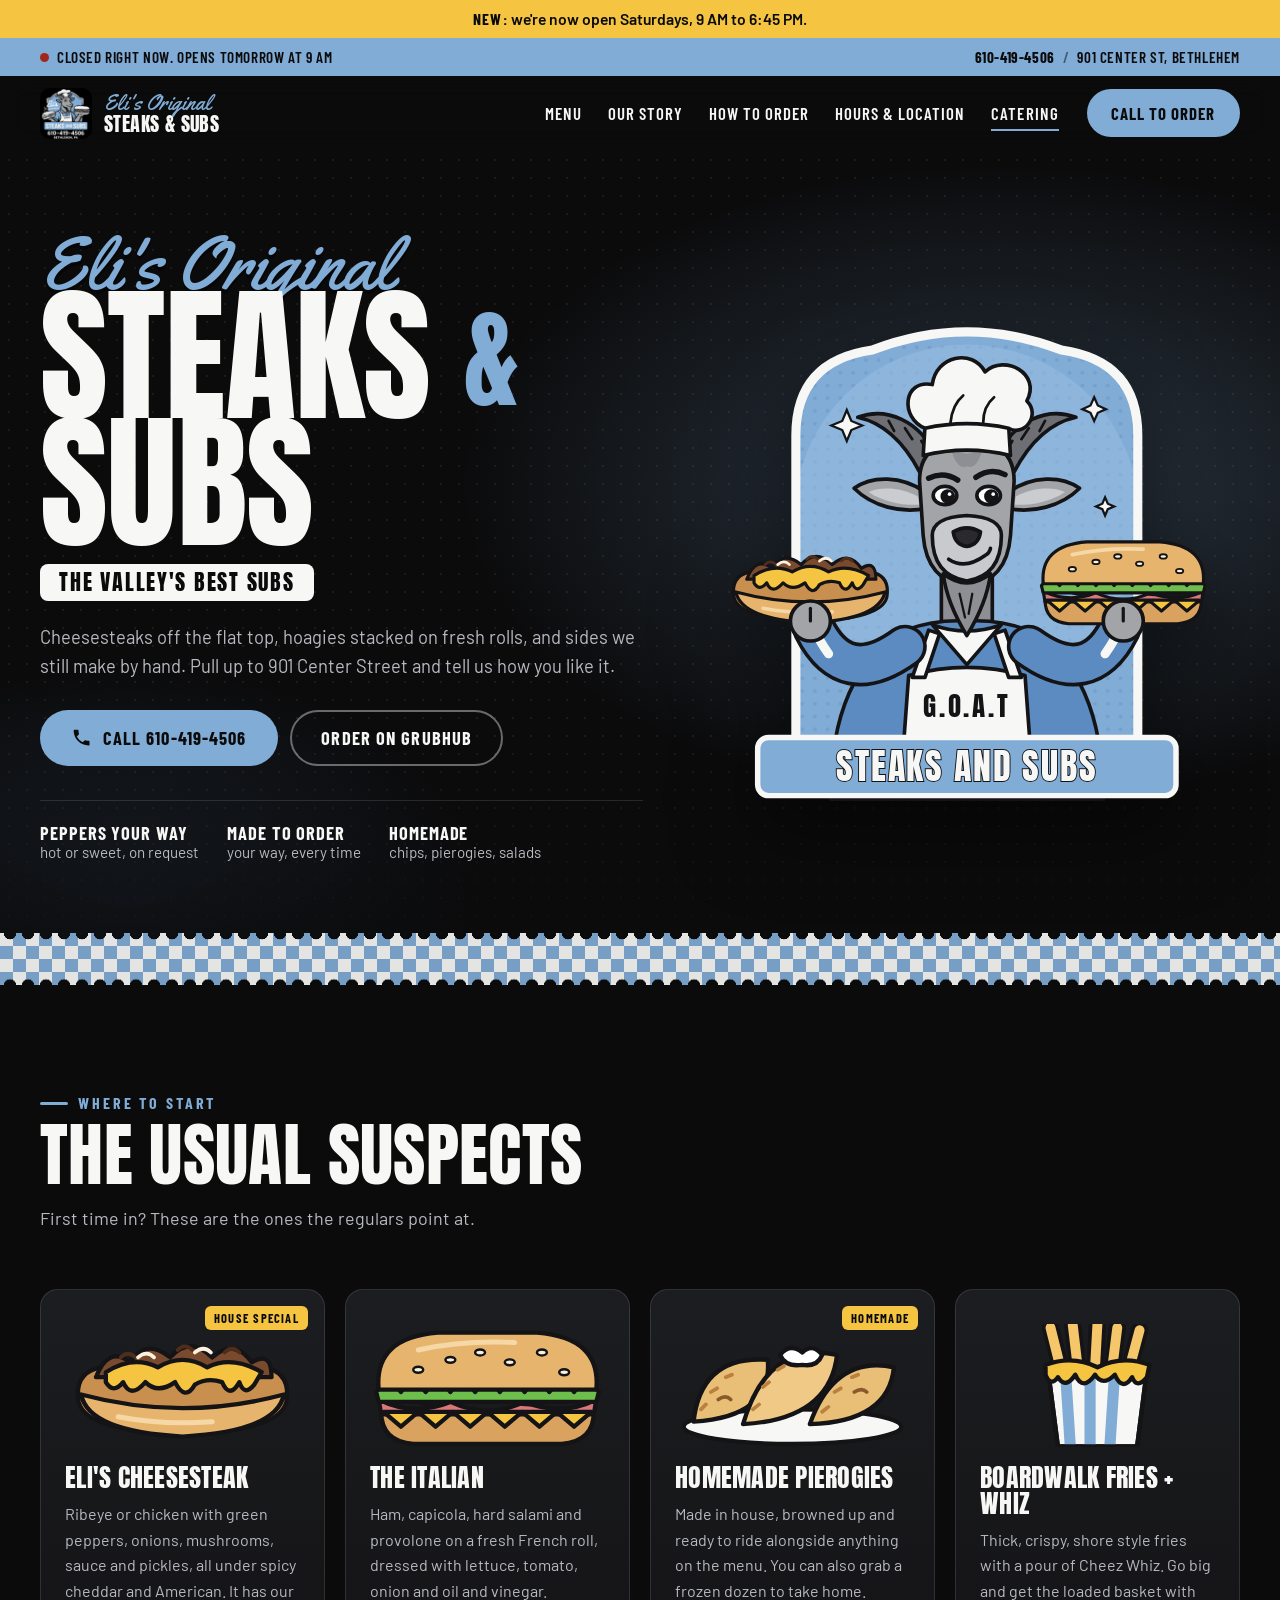
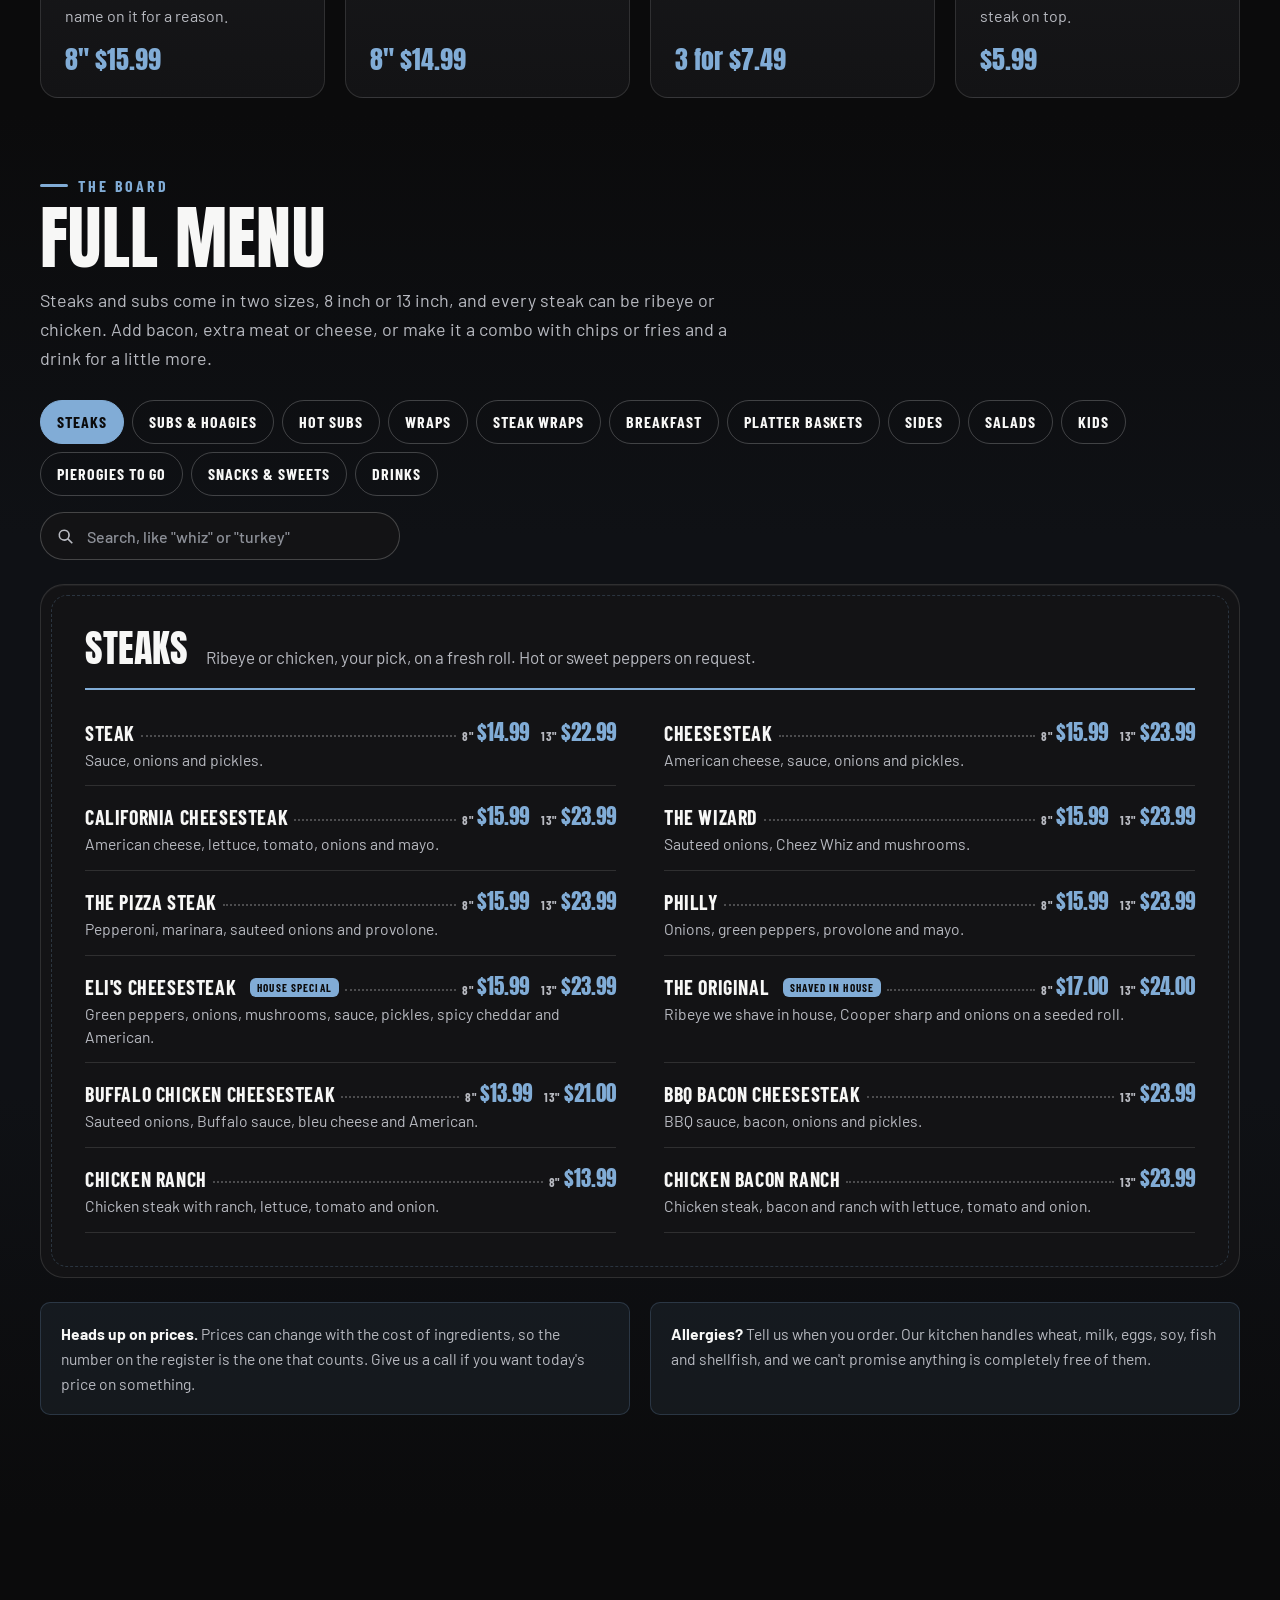
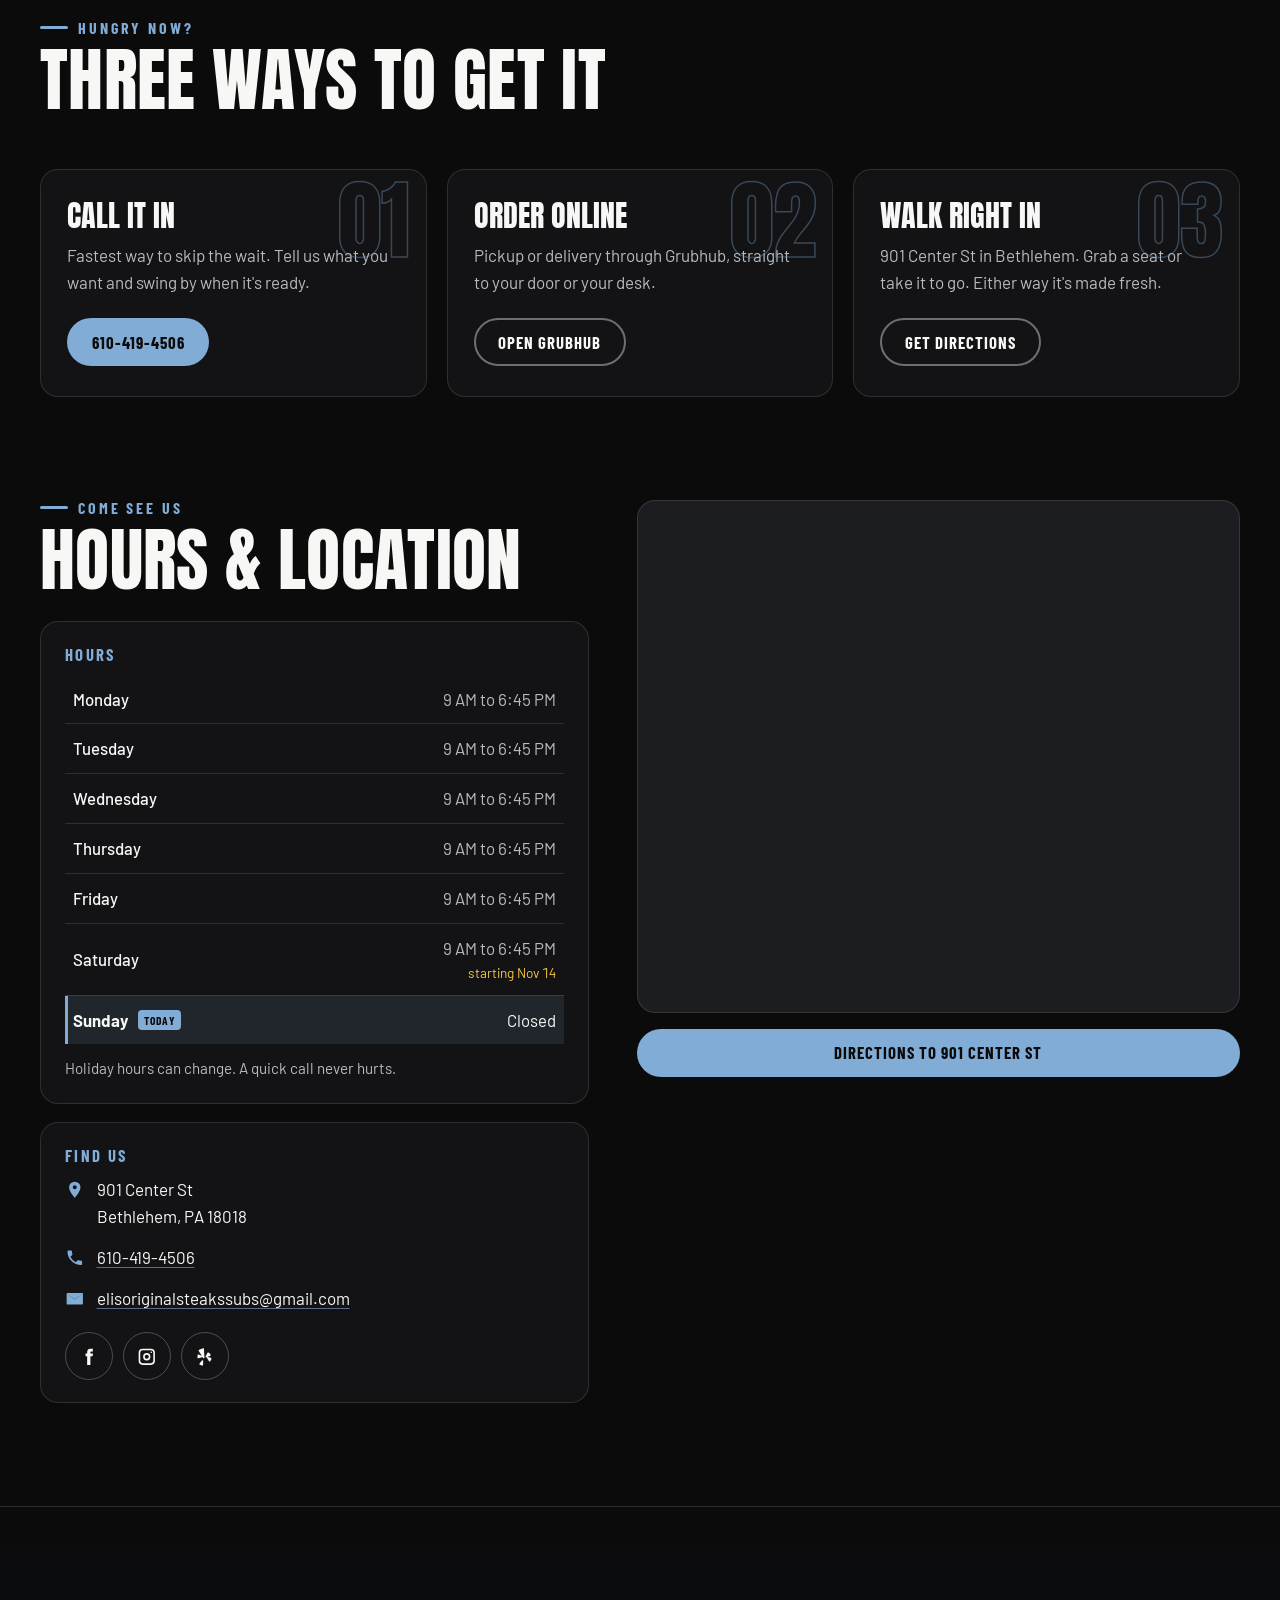
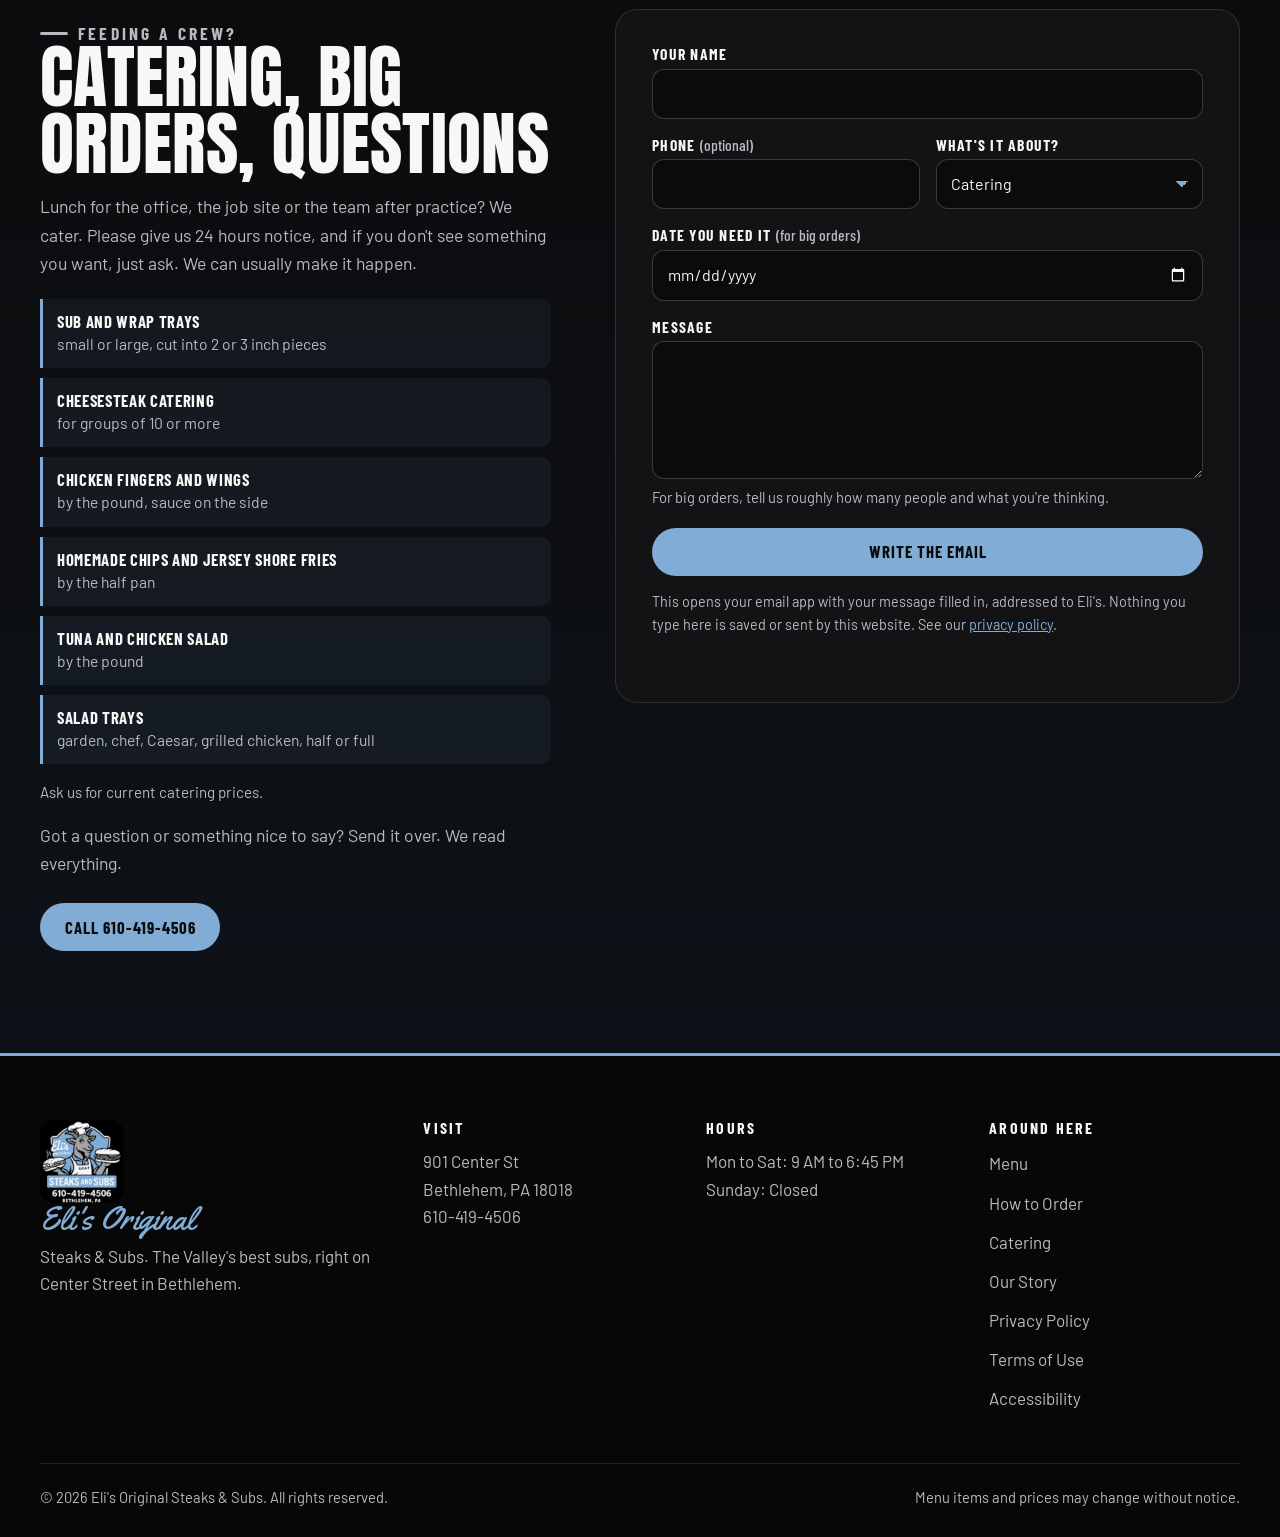
==== commit 56e0e0b4: "Replace scrolling ribbon with checkered deli paper strip" ====
--- a/index.html
+++ b/index.html
@@ -253,12 +253,7 @@
 </button>
 </div>
 </div>
-<div class="marquee" aria-hidden="true">
-<div class="marquee__track">
-<span class="mq-script">Eli's Original</span><b>&#9733;</b><span>The Valley's Best Subs</span><b>&#9733;</b><span>901 Center St</span><b>&#9733;</b><span class="mq-script">Bethlehem, PA</span><b>&#9733;</b><span>Made to Order</span><b>&#9733;</b><span>610-419-4506</span><b>&#9733;</b>
-<span class="mq-script">Eli's Original</span><b>&#9733;</b><span>The Valley's Best Subs</span><b>&#9733;</b><span>901 Center St</span><b>&#9733;</b><span class="mq-script">Bethlehem, PA</span><b>&#9733;</b><span>Made to Order</span><b>&#9733;</b><span>610-419-4506</span><b>&#9733;</b>
-</div>
-</div>
+<div class="checker" aria-hidden="true"></div>
 </section>
 <section class="section favs" aria-labelledby="favs-title">
 <div class="wrap">
--- a/styles.css
+++ b/styles.css
@@ -1 +1 @@
-:root{--ink:#0b0b0c;--ink-2:#131315;--ink-3:#1c1d20;--line:rgba(247,247,246,.12);--bone:#f7f7f6;--mute:#b8bac1;--goat:#a3a4a8;--sky:#81acd6;--sky-deep:#5b8bc0;--sky-pale:#d6e5f4;--sky-ink:#0e2236;--cheese:#f5c542;--open:#4fd18b;--closed:#ff7a6b;--f-display:"Anton",Impact,"Arial Narrow Bold",sans-serif;--f-cond:"Barlow Condensed","Arial Narrow",sans-serif;--f-body:"Barlow",system-ui,-apple-system,"Segoe UI",sans-serif;--f-script:"Yellowtail","Brush Script MT",cursive;--r:18px;--r-sm:10px;--shadow:0 20px 50px rgba(0,0,0,.45);--ease:cubic-bezier(.2,.8,.2,1)}*,*::before,*::after{box-sizing:border-box}html{overflow-x:clip;scroll-behavior:smooth;scroll-padding-top:90px;-webkit-text-size-adjust:100%}body{margin:0;background:var(--ink);color:var(--bone);font:400 1.0625rem/1.6 var(--f-body);-webkit-font-smoothing:antialiased;overflow-x:hidden}img,svg{display:block;max-width:100%}a{color:var(--sky)}a:hover{color:var(--sky-pale)}:focus-visible{outline:3px solid var(--cheese);outline-offset:3px;border-radius:6px}.sr-only{position:absolute!important;width:1px;height:1px;padding:0;margin:-1px;overflow:hidden;clip:rect(0,0,0,0);white-space:nowrap;border:0}.skip{position:absolute;left:12px;top:-60px;z-index:100;background:var(--cheese);color:var(--ink);padding:10px 16px;border-radius:8px;font-weight:600;text-decoration:none}.skip:focus{top:12px}.sprite{position:absolute;width:0;height:0;overflow:hidden}.wrap{width:min(1200px,100% - 32px);margin-inline:auto}.script{font-family:var(--f-script);font-weight:400}.ico{width:1.15em;height:1.15em;fill:currentColor;flex:none}.btn{display:inline-flex;align-items:center;justify-content:center;gap:.55em;min-height:48px;padding:.7em 1.35em;border-radius:999px;font:700 1.05rem/1 var(--f-cond);letter-spacing:.06em;text-transform:uppercase;text-decoration:none;border:2px solid transparent;cursor:pointer;transition:transform .2s var(--ease),background-color .2s,color .2s,border-color .2s,box-shadow .2s}.btn:active{transform:translateY(1px) scale(.98)}.btn--sky{background:var(--sky);color:var(--ink);box-shadow:0 0 0 0 rgba(129,172,214,.0)}.btn--sky:hover{background:var(--sky-pale);color:var(--ink);box-shadow:0 10px 30px rgba(129,172,214,.3);transform:translateY(-2px)}.btn--ghost{background:transparent;color:var(--bone);border-color:rgba(247,247,246,.4)}.btn--ghost:hover{border-color:var(--bone);color:var(--bone);background:rgba(247,247,246,.06);transform:translateY(-2px)}.btn--lg{min-height:56px;font-size:1.15rem;padding:.8em 1.6em}.btn--block{width:100%}.topbar{background:var(--sky);color:var(--ink);font:600 .95rem/1.2 var(--f-cond);letter-spacing:.04em;text-transform:uppercase}.topbar__inner{display:flex;justify-content:space-between;align-items:center;gap:12px;min-height:38px;flex-wrap:wrap}.topbar p{margin:0;display:flex;align-items:center;gap:8px}.topbar a{color:var(--ink);text-decoration:none;font-weight:700}.topbar a:hover{text-decoration:underline}.topbar .sep{opacity:.5}.status__dot{width:9px;height:9px;border-radius:50%;background:var(--ink);opacity:.5;flex:none}.status.is-open .status__dot{background:#137a43;opacity:1;box-shadow:0 0 0 0 rgba(19,122,67,.6);animation:ping 2s infinite}.status.is-closed .status__dot{background:#a3261a;opacity:1}@keyframes ping{70%{box-shadow:0 0 0 8px rgba(19,122,67,0)}100%{box-shadow:0 0 0 0 rgba(19,122,67,0)}}.nav{position:sticky;top:0;z-index:50;background:rgba(11,11,12,.82);backdrop-filter:saturate(140%) blur(12px);-webkit-backdrop-filter:saturate(140%) blur(12px);border-bottom:1px solid transparent;transition:border-color .3s,background-color .3s}.nav.is-scrolled{border-color:var(--line);background:rgba(11,11,12,.94)}.nav__inner{display:flex;align-items:center;justify-content:space-between;min-height:74px;gap:16px}.brand{display:flex;align-items:center;gap:12px;text-decoration:none;color:var(--bone)}.brand img{width:52px;height:auto;border-radius:10px}.brand__text{display:flex;flex-direction:column;line-height:1}.brand__script{font-family:var(--f-script);color:var(--sky);font-size:1.35rem}.brand__bold{font-family:var(--f-display);text-transform:uppercase;font-size:1.25rem;letter-spacing:.02em}.nav__menu{display:flex;align-items:center;gap:28px}.nav__menu ul{display:flex;gap:26px;list-style:none;margin:0;padding:0}.nav__menu ul a{color:var(--bone);text-decoration:none;font:600 1.05rem/1 var(--f-cond);letter-spacing:.06em;text-transform:uppercase;position:relative;padding:8px 0}.nav__menu ul a::after{content:"";position:absolute;left:0;right:0;bottom:0;height:2px;background:var(--sky);transform:scaleX(0);transform-origin:left;transition:transform .25s var(--ease)}.nav__menu ul a:hover::after,.nav__menu ul a[aria-current="true"]::after{transform:scaleX(1)}.nav__toggle{display:none;background:none;border:0;width:48px;height:48px;border-radius:12px;cursor:pointer;color:var(--bone)}.burger{display:grid;gap:5px;width:24px;margin:auto}.burger i{display:block;height:2.5px;background:currentColor;border-radius:2px;transition:transform .3s var(--ease),opacity .2s}.nav__toggle[aria-expanded="true"] .burger i:nth-child(1){transform:translateY(7.5px) rotate(45deg)}.nav__toggle[aria-expanded="true"] .burger i:nth-child(2){opacity:0}.nav__toggle[aria-expanded="true"] .burger i:nth-child(3){transform:translateY(-7.5px) rotate(-45deg)}@media (max-width:960px){.nav__toggle{display:block}.nav__menu{position:absolute;top:100%;left:0;right:0;max-height:calc(100vh - 80px);overflow:auto;flex-direction:column;align-items:stretch;gap:20px;padding:24px 16px 32px;background:var(--ink-2);border-bottom:1px solid var(--line);box-shadow:var(--shadow);transform:translateY(-12px);opacity:0;visibility:hidden;transition:transform .3s var(--ease),opacity .25s,visibility 0s .3s}.nav__menu.is-open{transform:none;opacity:1;visibility:visible;transition:transform .3s var(--ease),opacity .25s}.nav__menu ul{flex-direction:column;gap:4px}.nav__menu ul a{display:block;padding:14px 4px;font-size:1.35rem;border-bottom:1px solid var(--line)}.nav__menu ul a::after{display:none}}.hero{position:relative;overflow:hidden;padding:clamp(40px,6vw,80px) 0 0;isolation:isolate}.hero__bg{position:absolute;inset:0;z-index:-1;background:radial-gradient(60% 55% at 78% 40%,rgba(129,172,214,.28),transparent 70%),radial-gradient(40% 40% at 10% 90%,rgba(91,139,192,.18),transparent 70%),radial-gradient(rgba(247,247,246,.07) 1.2px,transparent 1.4px) 0 0/18px 18px,var(--ink)}.hero__bg::after{content:"";position:absolute;inset:0;background:linear-gradient(to bottom,transparent 70%,var(--ink))}.hero__grid{display:grid;grid-template-columns:1.05fr .95fr;align-items:center;gap:clamp(24px,4vw,56px)}.hero__script{margin:0 0 -.12em;color:var(--sky);font-size:clamp(2.6rem,6vw,4.6rem);line-height:1;transform:rotate(-4deg);transform-origin:left;text-shadow:0 4px 0 rgba(0,0,0,.4)}.hero__title{margin:0;font-family:var(--f-display);font-weight:400;text-transform:uppercase;font-size:clamp(4.2rem,11.5vw,9.6rem);line-height:.86;letter-spacing:-.005em;font-style:normal}.hero__title span{display:inline-block}.hero__title .amp{color:var(--sky);font-size:.72em;vertical-align:.12em}.hero__bar{display:inline-block;margin:18px 0 0;padding:.35em .9em;background:var(--bone);color:var(--ink);font:400 clamp(1rem,1.8vw,1.35rem)/1 var(--f-display);text-transform:uppercase;letter-spacing:.08em;border-radius:8px;transform:skewX(-8deg)}.hero__lede{max-width:34em;margin:22px 0 0;color:var(--mute);font-size:1.15rem}.hero__ctas{display:flex;flex-wrap:wrap;gap:12px;margin-top:28px}.hero__facts{display:flex;flex-wrap:wrap;gap:10px 28px;list-style:none;margin:34px 0 0;padding:22px 0 0;border-top:1px solid var(--line)}.hero__facts li{display:flex;flex-direction:column;line-height:1.2}.hero__facts strong{font:700 1.15rem/1.1 var(--f-cond);text-transform:uppercase;letter-spacing:.05em}.hero__facts span{color:var(--mute);font-size:.95rem}.hero__art{position:relative;display:flex;flex-direction:column;align-items:center}.goat-btn{all:unset;cursor:pointer;display:block;width:min(560px,100%);border-radius:28px;-webkit-tap-highlight-color:transparent}.goat-btn:focus-visible{outline:3px solid var(--cheese);outline-offset:6px}.goat{width:100%;height:auto;overflow:visible;filter:drop-shadow(0 30px 40px rgba(0,0,0,.5))}.goat__bannertxt{font-family:var(--f-display);font-size:40px;letter-spacing:2px}.goat__apron{font-family:var(--f-display);font-size:30px;letter-spacing:3px}.hero__hint{margin:6px 0 0;font:600 .9rem/1 var(--f-cond);letter-spacing:.12em;text-transform:uppercase;color:var(--mute);opacity:.8}.goat .arm,.goat .head,.goat .food,.goat .ear,.goat .beard,.goat .eye,.goat .brow,.goat .spark,.goat .steam{transform-box:view-box}.goat .arm-l{transform-origin:232px 392px;animation:armL 3.6s ease-in-out infinite}.goat .arm-r{transform-origin:368px 392px;animation:armR 3.6s ease-in-out infinite}.goat .food-l{transform-origin:128px 360px;animation:foodWob 1.8s ease-in-out infinite}.goat .food-r{transform-origin:472px 360px;animation:foodWob 1.8s ease-in-out infinite reverse}.goat .head{transform-origin:300px 360px;animation:headBob 3.6s ease-in-out infinite}.goat .ear-l{transform-origin:254px 230px;animation:earL 6s ease-in-out infinite}.goat .ear-r{transform-origin:346px 230px;animation:earR 6s ease-in-out infinite 1.5s}.goat .beard{transform-origin:300px 314px;animation:beard 3.6s ease-in-out infinite}.goat .eye{transform-box:fill-box;transform-origin:center;animation:blink 5.2s infinite}.goat .brow-r{transform-origin:326px 202px;animation:brow 7s ease-in-out infinite}.goat .spark{transform-box:fill-box;transform-origin:center;animation:twinkle 2.4s ease-in-out infinite}.goat .sp2{animation-delay:.8s}.goat .sp3{animation-delay:1.6s}.goat .steam{animation:steam 2.4s ease-out infinite;opacity:0}.goat .st2{animation-delay:.8s}.goat .st3{animation-delay:1.6s}@keyframes armL{0%,100%{transform:rotate(0)}25%{transform:rotate(11deg)}50%{transform:rotate(-3deg)}75%{transform:rotate(6deg)}}@keyframes armR{0%,100%{transform:rotate(0)}25%{transform:rotate(3deg)}50%{transform:rotate(-11deg)}75%{transform:rotate(-5deg)}}@keyframes foodWob{0%,100%{transform:rotate(-3deg)}50%{transform:rotate(3deg) translateY(-3px)}}@keyframes headBob{0%,100%{transform:rotate(0) translateY(0)}25%{transform:rotate(-2.5deg) translateY(-3px)}50%{transform:rotate(0) translateY(0)}75%{transform:rotate(2.5deg) translateY(-3px)}}@keyframes earL{0%,80%,100%{transform:rotate(0)}85%{transform:rotate(-14deg)}90%{transform:rotate(4deg)}}@keyframes earR{0%,80%,100%{transform:rotate(0)}85%{transform:rotate(14deg)}90%{transform:rotate(-4deg)}}@keyframes beard{0%,100%{transform:rotate(0)}25%{transform:rotate(3deg)}75%{transform:rotate(-3deg)}}@keyframes blink{0%,90%,96%,100%{transform:scaleY(1)}93%{transform:scaleY(.08)}}@keyframes brow{0%,70%,100%{transform:translateY(0)}76%,88%{transform:translateY(-5px) rotate(-4deg)}}@keyframes twinkle{0%,100%{transform:scale(.6) rotate(0);opacity:.4}50%{transform:scale(1.15) rotate(25deg);opacity:1}}@keyframes steam{0%{opacity:0;transform:translateY(10px)}30%{opacity:.9}100%{opacity:0;transform:translateY(-26px)}}.goat.cheer .arm-l{animation:cheerL .5s var(--ease) 3 alternate}.goat.cheer .arm-r{animation:cheerR .5s var(--ease) 3 alternate}.goat.cheer .head{animation:cheerHead .5s var(--ease) 3 alternate}@keyframes cheerL{to{transform:rotate(26deg)}}@keyframes cheerR{to{transform:rotate(-26deg)}}@keyframes cheerHead{to{transform:translateY(-10px) rotate(-3deg)}}.goat-pop{position:absolute;top:8%;left:50%;transform:translate(-50%,0);font:400 clamp(1.4rem,3vw,2rem)/1 var(--f-display);color:var(--ink);background:var(--cheese);padding:.35em .7em;border-radius:12px;pointer-events:none;animation:pop 1.5s var(--ease) forwards;white-space:nowrap}@keyframes pop{0%{opacity:0;transform:translate(-50%,20px) scale(.7)}20%{opacity:1;transform:translate(-50%,0) scale(1.05)}80%{opacity:1;transform:translate(-50%,-10px) scale(1)}100%{opacity:0;transform:translate(-50%,-30px) scale(.95)}}.marquee{margin-top:clamp(40px,6vw,72px);background:var(--sky);color:var(--ink);overflow:hidden;transform:rotate(-1.5deg) scale(1.04);border-block:3px solid var(--bone)}.marquee__track{display:flex;gap:28px;width:max-content;padding:14px 0;animation:marquee 36s linear infinite;font:400 clamp(1.4rem,2.6vw,2.1rem)/1 var(--f-display);text-transform:uppercase;letter-spacing:.03em;white-space:nowrap}.marquee b{font-weight:400;color:var(--bone);-webkit-text-stroke:1.5px var(--ink)}@keyframes marquee{to{transform:translateX(-50%)}}.section{padding:clamp(64px,8vw,104px) 0}.section__head{max-width:720px;margin-bottom:clamp(32px,5vw,56px)}.eyebrow{margin:0 0 10px;font:700 1rem/1 var(--f-cond);letter-spacing:.18em;text-transform:uppercase;color:var(--sky);display:flex;align-items:center;gap:10px}.eyebrow::before{content:"";width:28px;height:3px;background:currentColor;border-radius:2px}.eyebrow--dark{color:var(--sky-ink)}.h2{margin:0;font:400 clamp(2.6rem,6vw,4.4rem)/.95 var(--f-display);text-transform:uppercase;letter-spacing:.005em}.h2--dark{color:var(--ink)}.section__sub{margin:16px 0 0;color:var(--mute);font-size:1.12rem;max-width:40em}.favs{padding-top:clamp(64px,9vw,110px)}.favs__grid{display:grid;grid-template-columns:repeat(4,1fr);gap:20px}.fav{position:relative;background:linear-gradient(180deg,var(--ink-3),var(--ink-2));border:1px solid var(--line);border-radius:var(--r);padding:26px 24px 24px;display:flex;flex-direction:column;transition:transform .35s var(--ease),border-color .3s,box-shadow .35s}.fav:hover{transform:translateY(-6px);border-color:rgba(129,172,214,.55);box-shadow:0 24px 50px rgba(0,0,0,.45),0 0 0 1px rgba(129,172,214,.2)}.fav__art{width:100%;height:auto;aspect-ratio:190/100;margin:8px 0 18px;transition:transform .4s var(--ease)}.fav:hover .fav__art{transform:rotate(-4deg) scale(1.06)}.fav h3{margin:0;font:400 1.6rem/1 var(--f-display);text-transform:uppercase;letter-spacing:.01em}.fav p{margin:10px 0 0;color:var(--mute);font-size:1rem}.fav .fav__price{margin-top:auto;padding-top:18px;font:400 1.6rem/1 var(--f-display);color:var(--sky)}.tag{position:absolute;top:16px;right:16px;background:var(--cheese);color:var(--ink);font:700 .78rem/1 var(--f-cond);letter-spacing:.1em;text-transform:uppercase;padding:6px 9px;border-radius:6px}.tag--sm{position:static;flex:none;font-size:.7rem;padding:4px 7px;margin-left:8px;background:var(--sky);align-self:center}.menu{background:linear-gradient(180deg,var(--ink),#0f1115 30%,#0f1115 70%,var(--ink))}.menu__tools{display:flex;flex-wrap:wrap;gap:16px;align-items:center;justify-content:space-between;margin-bottom:24px}.menu__tabs{display:flex;flex-wrap:wrap;gap:8px}.tab{appearance:none;border:1.5px solid rgba(247,247,246,.22);background:transparent;color:var(--bone);min-height:44px;padding:0 16px;border-radius:999px;font:700 1rem/1 var(--f-cond);letter-spacing:.06em;text-transform:uppercase;cursor:pointer;transition:background-color .2s,border-color .2s,color .2s}.tab:hover{border-color:var(--sky)}.tab[aria-selected="true"]{background:var(--sky);border-color:var(--sky);color:var(--ink)}.menu.is-searching .tab{opacity:.45}.menu__search{position:relative;display:flex;align-items:center;flex:1 1 260px;max-width:360px}.menu__search .ico{position:absolute;left:16px;color:var(--mute)}.menu__search input{width:100%;min-height:48px;padding:0 16px 0 46px;border-radius:999px;border:1.5px solid rgba(247,247,246,.22);background:var(--ink-2);color:var(--bone);font:500 1rem var(--f-body)}.menu__search input::placeholder{color:#8d9098}.menu__search input:focus{outline:none;border-color:var(--sky);box-shadow:0 0 0 4px rgba(129,172,214,.25)}.menu__board{position:relative;background:var(--ink-2);border:1px solid var(--line);border-radius:24px;padding:clamp(22px,4vw,44px);box-shadow:inset 0 1px 0 rgba(247,247,246,.05)}.menu__board::before{content:"";position:absolute;inset:10px;border:1px dashed rgba(129,172,214,.22);border-radius:16px;pointer-events:none}.panel{display:none}.panel.is-active{display:block;animation:fadeUp .4s var(--ease)}.menu.is-searching .panel{display:block;animation:none}.menu.is-searching .panel.is-empty{display:none}.menu.is-searching .panel+.panel{margin-top:36px}.panel:focus-visible{outline-offset:8px}.panel__head{display:flex;flex-wrap:wrap;align-items:baseline;gap:6px 18px;margin-bottom:18px;padding-bottom:16px;border-bottom:2px solid var(--sky)}.panel__title{margin:0;font:400 clamp(1.8rem,3.4vw,2.4rem)/1 var(--f-display);text-transform:uppercase}.panel__note{margin:0;color:var(--mute)}.items{list-style:none;margin:0;padding:0;display:grid;grid-template-columns:1fr 1fr;gap:6px 48px}.item{padding:14px 0;border-bottom:1px solid var(--line)}.item[hidden]{display:none}.item__top{display:flex;align-items:baseline;gap:6px}.item__name{min-width:0;flex:0 1 auto;margin:0;font:700 1.25rem/1.15 var(--f-cond);letter-spacing:.03em;text-transform:uppercase}.item__dots{flex:1;min-width:16px;border-bottom:2px dotted rgba(247,247,246,.25);transform:translateY(-4px)}.item__price{font:400 1.3rem/1 var(--f-display);color:var(--sky);white-space:nowrap}.plus{font:600 .78rem/1 var(--f-cond);letter-spacing:.06em;text-transform:uppercase;color:var(--mute);margin-left:5px}.item__desc{margin:4px 0 0;color:var(--mute);font-size:.98rem;line-height:1.45}.menu__empty{text-align:center;color:var(--mute);margin:12px 0;font-size:1.1rem}.menu__notes{display:grid;grid-template-columns:1fr 1fr;gap:20px;margin-top:24px}.menu__notes p{margin:0;padding:18px 20px;border-radius:var(--r-sm);background:rgba(129,172,214,.08);border:1px solid rgba(129,172,214,.2);color:var(--mute);font-size:.98rem}.menu__notes strong{color:var(--bone)}@keyframes fadeUp{from{opacity:0;transform:translateY(10px)}to{opacity:1;transform:none}}.story{background:var(--sky);color:var(--ink);position:relative;overflow:hidden}.story::before{content:"";position:absolute;inset:0;background:radial-gradient(rgba(14,34,54,.14) 1.4px,transparent 1.6px) 0 0/16px 16px;pointer-events:none}.story__grid{position:relative;display:grid;grid-template-columns:.9fr 1.1fr;gap:clamp(32px,6vw,80px);align-items:center}.story__art{position:relative;min-height:640px}.polaroid{position:absolute;margin:0;background:var(--bone);padding:12px 12px 48px;border-radius:6px;box-shadow:0 24px 50px rgba(14,34,54,.35);width:min(300px,58%);transition:transform .5s var(--ease)}.polaroid img{width:100%;height:auto;border-radius:3px}.polaroid figcaption{position:absolute;left:0;right:0;bottom:10px;text-align:center;font-family:var(--f-script);font-size:1.45rem;color:var(--ink)}.polaroid--a{top:0;left:0;transform:rotate(-7deg)}.polaroid--b{right:0;bottom:0;transform:rotate(6deg)}.story__art:hover .polaroid--a{transform:rotate(-3deg) translateY(-6px)}.story__art:hover .polaroid--b{transform:rotate(2deg) translateY(-6px)}.story__copy p{font-size:1.12rem;color:#13263a;margin:18px 0 0;max-width:36em}.story__copy .h2{margin-bottom:6px}.story__stats{display:grid;grid-template-columns:repeat(3,1fr);gap:16px;margin:34px 0 0}.story__stats div{background:var(--ink);color:var(--bone);border-radius:var(--r-sm);padding:18px 16px}.story__stats dt{font:400 2.4rem/1 var(--f-display);color:var(--sky)}.story__stats dd{margin:6px 0 0;font:600 .95rem/1.2 var(--f-cond);letter-spacing:.06em;text-transform:uppercase;color:var(--mute)}.order__grid{list-style:none;margin:0;padding:0;display:grid;grid-template-columns:repeat(3,1fr);gap:20px;counter-reset:s}.step{position:relative;background:var(--ink-2);border:1px solid var(--line);border-radius:var(--r);padding:30px 26px;display:flex;flex-direction:column;align-items:flex-start;overflow:hidden;transition:border-color .3s,transform .35s var(--ease)}.step:hover{border-color:rgba(129,172,214,.5);transform:translateY(-4px)}.step__num{position:absolute;right:16px;top:6px;font:400 5.5rem/1 var(--f-display);color:transparent;-webkit-text-stroke:1.5px rgba(129,172,214,.35)}.step h3{margin:0;font:400 1.9rem/1 var(--f-display);text-transform:uppercase}.step p{color:var(--mute);margin:12px 0 22px;flex:1}.visit{padding-top:0}.visit__grid{display:grid;grid-template-columns:1fr 1.1fr;gap:clamp(24px,4vw,48px);align-items:start}.visit__info .h2{margin-bottom:28px}.card{background:var(--ink-2);border:1px solid var(--line);border-radius:var(--r);padding:24px 24px 22px}.card+.card{margin-top:18px}.card__title{margin:0 0 12px;font:700 1.05rem/1 var(--f-cond);letter-spacing:.14em;text-transform:uppercase;color:var(--sky)}.hours__table{width:100%;border-collapse:collapse}.hours__table th,.hours__table td{padding:11px 8px;text-align:left;border-bottom:1px solid var(--line);font-size:1.05rem}.hours__table th{font-weight:500}.hours__table td{text-align:right;color:var(--mute);font-variant-numeric:tabular-nums}.hours__table tr:last-child th,.hours__table tr:last-child td{border-bottom:0}.hours__table tr.is-today{background:rgba(129,172,214,.12)}.hours__table tr.is-today th{font-weight:700;box-shadow:inset 3px 0 0 var(--sky)}.hours__table tr.is-today td{color:var(--bone)}.hours__table tr.is-today th::after{content:"Today";margin-left:10px;font:700 .72rem/1 var(--f-cond);letter-spacing:.1em;text-transform:uppercase;background:var(--sky);color:var(--ink);padding:3px 6px;border-radius:4px;vertical-align:2px}.hours__note{margin:12px 0 0;color:var(--mute);font-size:.95rem}.contact-list{list-style:none;margin:0;padding:0;display:grid;gap:14px}.contact-list li{display:flex;gap:12px;align-items:flex-start}.contact-list .ico{color:var(--sky);margin-top:4px}.contact-list address{font-style:normal}.contact-list a{color:var(--bone);text-decoration-color:rgba(129,172,214,.6);text-underline-offset:3px;word-break:break-word}.socials{list-style:none;margin:20px 0 0;padding:0;display:flex;gap:10px}.socials a{display:grid;place-items:center;width:48px;height:48px;border-radius:50%;border:1.5px solid rgba(247,247,246,.25);color:var(--bone);transition:background-color .2s,border-color .2s,color .2s,transform .2s var(--ease)}.socials a:hover{background:var(--sky);border-color:var(--sky);color:var(--ink);transform:translateY(-2px)}.map-frame{border-radius:var(--r);overflow:hidden;border:1px solid var(--line);aspect-ratio:4/3.4;background:var(--ink-3);margin-bottom:16px}.map-frame iframe{width:100%;height:100%;border:0;filter:grayscale(.35) contrast(1.05)}.contact{background:linear-gradient(180deg,var(--ink),#0e1218);border-top:1px solid var(--line)}.contact__grid{display:grid;grid-template-columns:.9fr 1.1fr;gap:clamp(28px,5vw,64px);align-items:start}.contact__copy p{color:var(--mute);font-size:1.1rem;margin:16px 0 0}.contact__copy .btn{margin-top:26px}.form{background:var(--ink-2);border:1px solid var(--line);border-radius:22px;padding:clamp(22px,3.5vw,36px)}.field{display:flex;flex-direction:column;gap:7px;margin-bottom:18px}.field-row{display:grid;grid-template-columns:1fr 1fr;gap:0 16px}.field label{font:700 .98rem/1 var(--f-cond);letter-spacing:.08em;text-transform:uppercase}.opt{font-weight:500;color:var(--mute);text-transform:none;letter-spacing:0}.field input,.field select,.field textarea{width:100%;min-height:50px;padding:12px 14px;border-radius:12px;border:1.5px solid rgba(247,247,246,.2);background:var(--ink);color:var(--bone);font:400 1rem/1.4 var(--f-body);transition:border-color .2s,box-shadow .2s}.field textarea{resize:vertical;min-height:130px}.field select{appearance:none;background-image:linear-gradient(45deg,transparent 50%,var(--sky) 50%),linear-gradient(135deg,var(--sky) 50%,transparent 50%);background-position:calc(100% - 20px) 50%,calc(100% - 14px) 50%;background-size:6px 6px;background-repeat:no-repeat;padding-right:36px}.field input:focus,.field select:focus,.field textarea:focus{outline:none;border-color:var(--sky);box-shadow:0 0 0 4px rgba(129,172,214,.22)}.field input[aria-invalid="true"],.field textarea[aria-invalid="true"]{border-color:var(--closed)}.field input[type="date"]{color-scheme:dark}.field__help{margin:0;color:var(--mute);font-size:.92rem}.field__error{margin:0;color:var(--closed);font-size:.95rem;font-weight:600}.form__fine{margin:14px 0 0;color:var(--mute);font-size:.9rem}.form__status{margin:10px 0 0;color:var(--open);font-weight:600;min-height:1.2em}.footer{background:#070708;border-top:3px solid var(--sky);padding:64px 0 28px;color:var(--mute)}.footer__grid{display:grid;grid-template-columns:1.4fr 1fr 1fr 1fr;gap:32px}.footer__brand img{width:84px;height:auto;border-radius:14px}.footer__script{margin:14px 0 0;color:var(--sky);font-size:2rem;line-height:1}.footer__tag{margin:6px 0 0;max-width:22em}.footer__h{margin:0 0 12px;font:700 1rem/1 var(--f-cond);letter-spacing:.14em;text-transform:uppercase;color:var(--bone)}.footer address{font-style:normal}.footer p{margin:0 0 8px}.footer a{color:var(--mute);text-decoration:none}.footer a:hover{color:var(--sky)}.footer__links{list-style:none;margin:0;padding:0;display:grid;gap:8px}.footer__links a{display:inline-block;padding:2px 0}.footer__base{display:flex;flex-wrap:wrap;justify-content:space-between;gap:10px;margin-top:48px;padding-top:22px;border-top:1px solid var(--line);font-size:.92rem}.footer__base p{margin:0}.reveal{opacity:0;transform:translateY(22px);transition:opacity .7s var(--ease),transform .7s var(--ease)}.reveal.is-in{opacity:1;transform:none}.no-js .reveal{opacity:1;transform:none}.legal{padding:clamp(48px,8vw,96px) 0}.legal .wrap{max-width:820px}.legal h1{margin:8px 0 6px;font:400 clamp(2.6rem,7vw,4.4rem)/.95 var(--f-display);text-transform:uppercase}.legal .updated{color:var(--mute);margin:0 0 32px}.legal h2{margin:40px 0 10px;font:400 1.8rem/1.05 var(--f-display);text-transform:uppercase;color:var(--bone)}.legal p,.legal li{color:#d5d7dc;font-size:1.05rem}.legal ul{padding-left:1.2em}.legal li{margin:6px 0}.legal .box{background:var(--ink-2);border:1px solid var(--line);border-left:4px solid var(--sky);border-radius:12px;padding:18px 20px;margin:24px 0}.legal .box p{margin:0}.back{display:inline-flex;align-items:center;gap:8px;font:700 1rem/1 var(--f-cond);letter-spacing:.08em;text-transform:uppercase;text-decoration:none}.notfound{min-height:70vh;display:grid;place-items:center;text-align:center;padding:60px 0}.notfound h1{font:400 clamp(4rem,14vw,9rem)/.9 var(--f-display);margin:0;text-transform:uppercase}.notfound p{color:var(--mute);font-size:1.15rem;margin:16px auto 28px;max-width:30em}.notfound img{width:160px;margin:0 auto 20px;border-radius:24px;transform:rotate(-6deg)}@media (max-width:1080px){.favs__grid{grid-template-columns:repeat(2,1fr)}.footer__grid{grid-template-columns:1fr 1fr}}@media (max-width:900px){.hero__grid{grid-template-columns:1fr}.hero__art{order:-1;max-width:460px;margin:0 auto}.hero__copy{text-align:left}.story__grid,.visit__grid,.contact__grid{grid-template-columns:1fr}.story__art{min-height:560px;max-width:520px;width:100%;margin:0 auto}.order__grid{grid-template-columns:1fr}.items{grid-template-columns:1fr}.menu__notes{grid-template-columns:1fr}.menu__search{max-width:none}}@media (max-width:600px){.item__top{flex-wrap:wrap}.item__top .tag--sm{order:3;margin-left:0}.item__dots{display:none}.item__price{margin-left:auto}.topbar__right span:not(.sep){display:none}.topbar__right .sep{display:none}.favs__grid{grid-template-columns:1fr}.field-row{grid-template-columns:1fr}.story__stats{grid-template-columns:1fr 1fr 1fr;gap:10px}.story__stats dt{font-size:1.9rem}.story__stats div{padding:14px 12px}.story__art{min-height:0;display:grid;grid-template-columns:1fr 1fr;gap:14px;padding:10px 4px}.polaroid{position:relative;width:100%;padding:8px 8px 38px;top:auto;left:auto;right:auto;bottom:auto}.polaroid figcaption{font-size:1.1rem}.footer__grid{grid-template-columns:1fr}.brand__text{display:none}.hero__facts{gap:14px 22px}}@media (prefers-reduced-motion:reduce){*,*::before,*::after{animation-duration:.001ms!important;animation-iteration-count:1!important;transition-duration:.001ms!important;scroll-behavior:auto!important}.reveal{opacity:1;transform:none}.goat .steam{opacity:.7}.marquee__track{animation:none}}.announce{background:var(--cheese);color:var(--ink);font:600 .98rem/1.3 var(--f-body);text-align:center}.announce p{margin:0;padding:9px 0}.announce strong{font-family:var(--f-cond);text-transform:uppercase;letter-spacing:.08em}.item__price{display:flex;gap:12px;flex:none}.price{display:inline-flex;align-items:baseline;gap:4px}.sz{font:700 .8rem/1 var(--f-cond);letter-spacing:.04em;color:var(--mute)}.price--ask{font:700 .95rem/1 var(--f-cond);letter-spacing:.06em;text-transform:uppercase}.soon{display:block;font-size:.85rem;color:var(--cheese)}.cater{list-style:none;margin:22px 0 0;padding:0;display:grid;gap:10px}.cater li{display:flex;flex-direction:column;padding:12px 14px;border-left:3px solid var(--sky);background:rgba(129,172,214,.07);border-radius:0 10px 10px 0}.cater strong{font:700 1.05rem/1.2 var(--f-cond);letter-spacing:.04em;text-transform:uppercase;color:var(--bone)}.cater span{color:var(--mute);font-size:.98rem}.cater__note{font-size:.95rem!important}@media (max-width:600px){.item__price{gap:10px}}.mq-script{font-family:var(--f-script);text-transform:none;font-size:1.15em;letter-spacing:0;color:var(--bone);-webkit-text-stroke:1px var(--ink)}.favs{padding-bottom:16px}.menu{padding-top:clamp(40px,5vw,64px)}.menu .section__head{margin-bottom:28px}.nav__menu ul a[aria-current="page"]::after{transform:scaleX(1)}.story-page .story{padding-top:clamp(56px,8vw,96px)}.story-cta__inner{display:flex;flex-wrap:wrap;align-items:center;justify-content:space-between;gap:20px}.story-cta .hero__ctas{margin-top:0}+:root{--ink:#0b0b0c;--ink-2:#131315;--ink-3:#1c1d20;--line:rgba(247,247,246,.12);--bone:#f7f7f6;--mute:#b8bac1;--goat:#a3a4a8;--sky:#81acd6;--sky-deep:#5b8bc0;--sky-pale:#d6e5f4;--sky-ink:#0e2236;--cheese:#f5c542;--open:#4fd18b;--closed:#ff7a6b;--f-display:"Anton",Impact,"Arial Narrow Bold",sans-serif;--f-cond:"Barlow Condensed","Arial Narrow",sans-serif;--f-body:"Barlow",system-ui,-apple-system,"Segoe UI",sans-serif;--f-script:"Yellowtail","Brush Script MT",cursive;--r:18px;--r-sm:10px;--shadow:0 20px 50px rgba(0,0,0,.45);--ease:cubic-bezier(.2,.8,.2,1)}*,*::before,*::after{box-sizing:border-box}html{overflow-x:clip;scroll-behavior:smooth;scroll-padding-top:90px;-webkit-text-size-adjust:100%}body{margin:0;background:var(--ink);color:var(--bone);font:400 1.0625rem/1.6 var(--f-body);-webkit-font-smoothing:antialiased;overflow-x:hidden}img,svg{display:block;max-width:100%}a{color:var(--sky)}a:hover{color:var(--sky-pale)}:focus-visible{outline:3px solid var(--cheese);outline-offset:3px;border-radius:6px}.sr-only{position:absolute!important;width:1px;height:1px;padding:0;margin:-1px;overflow:hidden;clip:rect(0,0,0,0);white-space:nowrap;border:0}.skip{position:absolute;left:12px;top:-60px;z-index:100;background:var(--cheese);color:var(--ink);padding:10px 16px;border-radius:8px;font-weight:600;text-decoration:none}.skip:focus{top:12px}.sprite{position:absolute;width:0;height:0;overflow:hidden}.wrap{width:min(1200px,100% - 32px);margin-inline:auto}.script{font-family:var(--f-script);font-weight:400}.ico{width:1.15em;height:1.15em;fill:currentColor;flex:none}.btn{display:inline-flex;align-items:center;justify-content:center;gap:.55em;min-height:48px;padding:.7em 1.35em;border-radius:999px;font:700 1.05rem/1 var(--f-cond);letter-spacing:.06em;text-transform:uppercase;text-decoration:none;border:2px solid transparent;cursor:pointer;transition:transform .2s var(--ease),background-color .2s,color .2s,border-color .2s,box-shadow .2s}.btn:active{transform:translateY(1px) scale(.98)}.btn--sky{background:var(--sky);color:var(--ink);box-shadow:0 0 0 0 rgba(129,172,214,.0)}.btn--sky:hover{background:var(--sky-pale);color:var(--ink);box-shadow:0 10px 30px rgba(129,172,214,.3);transform:translateY(-2px)}.btn--ghost{background:transparent;color:var(--bone);border-color:rgba(247,247,246,.4)}.btn--ghost:hover{border-color:var(--bone);color:var(--bone);background:rgba(247,247,246,.06);transform:translateY(-2px)}.btn--lg{min-height:56px;font-size:1.15rem;padding:.8em 1.6em}.btn--block{width:100%}.topbar{background:var(--sky);color:var(--ink);font:600 .95rem/1.2 var(--f-cond);letter-spacing:.04em;text-transform:uppercase}.topbar__inner{display:flex;justify-content:space-between;align-items:center;gap:12px;min-height:38px;flex-wrap:wrap}.topbar p{margin:0;display:flex;align-items:center;gap:8px}.topbar a{color:var(--ink);text-decoration:none;font-weight:700}.topbar a:hover{text-decoration:underline}.topbar .sep{opacity:.5}.status__dot{width:9px;height:9px;border-radius:50%;background:var(--ink);opacity:.5;flex:none}.status.is-open .status__dot{background:#137a43;opacity:1;box-shadow:0 0 0 0 rgba(19,122,67,.6);animation:ping 2s infinite}.status.is-closed .status__dot{background:#a3261a;opacity:1}@keyframes ping{70%{box-shadow:0 0 0 8px rgba(19,122,67,0)}100%{box-shadow:0 0 0 0 rgba(19,122,67,0)}}.nav{position:sticky;top:0;z-index:50;background:rgba(11,11,12,.82);backdrop-filter:saturate(140%) blur(12px);-webkit-backdrop-filter:saturate(140%) blur(12px);border-bottom:1px solid transparent;transition:border-color .3s,background-color .3s}.nav.is-scrolled{border-color:var(--line);background:rgba(11,11,12,.94)}.nav__inner{display:flex;align-items:center;justify-content:space-between;min-height:74px;gap:16px}.brand{display:flex;align-items:center;gap:12px;text-decoration:none;color:var(--bone)}.brand img{width:52px;height:auto;border-radius:10px}.brand__text{display:flex;flex-direction:column;line-height:1}.brand__script{font-family:var(--f-script);color:var(--sky);font-size:1.35rem}.brand__bold{font-family:var(--f-display);text-transform:uppercase;font-size:1.25rem;letter-spacing:.02em}.nav__menu{display:flex;align-items:center;gap:28px}.nav__menu ul{display:flex;gap:26px;list-style:none;margin:0;padding:0}.nav__menu ul a{color:var(--bone);text-decoration:none;font:600 1.05rem/1 var(--f-cond);letter-spacing:.06em;text-transform:uppercase;position:relative;padding:8px 0}.nav__menu ul a::after{content:"";position:absolute;left:0;right:0;bottom:0;height:2px;background:var(--sky);transform:scaleX(0);transform-origin:left;transition:transform .25s var(--ease)}.nav__menu ul a:hover::after,.nav__menu ul a[aria-current="true"]::after{transform:scaleX(1)}.nav__toggle{display:none;background:none;border:0;width:48px;height:48px;border-radius:12px;cursor:pointer;color:var(--bone)}.burger{display:grid;gap:5px;width:24px;margin:auto}.burger i{display:block;height:2.5px;background:currentColor;border-radius:2px;transition:transform .3s var(--ease),opacity .2s}.nav__toggle[aria-expanded="true"] .burger i:nth-child(1){transform:translateY(7.5px) rotate(45deg)}.nav__toggle[aria-expanded="true"] .burger i:nth-child(2){opacity:0}.nav__toggle[aria-expanded="true"] .burger i:nth-child(3){transform:translateY(-7.5px) rotate(-45deg)}@media (max-width:960px){.nav__toggle{display:block}.nav__menu{position:absolute;top:100%;left:0;right:0;max-height:calc(100vh - 80px);overflow:auto;flex-direction:column;align-items:stretch;gap:20px;padding:24px 16px 32px;background:var(--ink-2);border-bottom:1px solid var(--line);box-shadow:var(--shadow);transform:translateY(-12px);opacity:0;visibility:hidden;transition:transform .3s var(--ease),opacity .25s,visibility 0s .3s}.nav__menu.is-open{transform:none;opacity:1;visibility:visible;transition:transform .3s var(--ease),opacity .25s}.nav__menu ul{flex-direction:column;gap:4px}.nav__menu ul a{display:block;padding:14px 4px;font-size:1.35rem;border-bottom:1px solid var(--line)}.nav__menu ul a::after{display:none}}.hero{position:relative;overflow:hidden;padding:clamp(40px,6vw,80px) 0 0;isolation:isolate}.hero__bg{position:absolute;inset:0;z-index:-1;background:radial-gradient(60% 55% at 78% 40%,rgba(129,172,214,.28),transparent 70%),radial-gradient(40% 40% at 10% 90%,rgba(91,139,192,.18),transparent 70%),radial-gradient(rgba(247,247,246,.07) 1.2px,transparent 1.4px) 0 0/18px 18px,var(--ink)}.hero__bg::after{content:"";position:absolute;inset:0;background:linear-gradient(to bottom,transparent 70%,var(--ink))}.hero__grid{display:grid;grid-template-columns:1.05fr .95fr;align-items:center;gap:clamp(24px,4vw,56px)}.hero__script{margin:0 0 -.12em;color:var(--sky);font-size:clamp(2.6rem,6vw,4.6rem);line-height:1;transform:rotate(-4deg);transform-origin:left;text-shadow:0 4px 0 rgba(0,0,0,.4)}.hero__title{margin:0;font-family:var(--f-display);font-weight:400;text-transform:uppercase;font-size:clamp(4.2rem,11.5vw,9.6rem);line-height:.86;letter-spacing:-.005em;font-style:normal}.hero__title span{display:inline-block}.hero__title .amp{color:var(--sky);font-size:.72em;vertical-align:.12em}.hero__bar{display:inline-block;margin:18px 0 0;padding:.35em .9em;background:var(--bone);color:var(--ink);font:400 clamp(1rem,1.8vw,1.35rem)/1 var(--f-display);text-transform:uppercase;letter-spacing:.08em;border-radius:8px;transform:skewX(-8deg)}.hero__lede{max-width:34em;margin:22px 0 0;color:var(--mute);font-size:1.15rem}.hero__ctas{display:flex;flex-wrap:wrap;gap:12px;margin-top:28px}.hero__facts{display:flex;flex-wrap:wrap;gap:10px 28px;list-style:none;margin:34px 0 0;padding:22px 0 0;border-top:1px solid var(--line)}.hero__facts li{display:flex;flex-direction:column;line-height:1.2}.hero__facts strong{font:700 1.15rem/1.1 var(--f-cond);text-transform:uppercase;letter-spacing:.05em}.hero__facts span{color:var(--mute);font-size:.95rem}.hero__art{position:relative;display:flex;flex-direction:column;align-items:center}.goat-btn{all:unset;cursor:pointer;display:block;width:min(560px,100%);border-radius:28px;-webkit-tap-highlight-color:transparent}.goat-btn:focus-visible{outline:3px solid var(--cheese);outline-offset:6px}.goat{width:100%;height:auto;overflow:visible;filter:drop-shadow(0 30px 40px rgba(0,0,0,.5))}.goat__bannertxt{font-family:var(--f-display);font-size:40px;letter-spacing:2px}.goat__apron{font-family:var(--f-display);font-size:30px;letter-spacing:3px}.hero__hint{margin:6px 0 0;font:600 .9rem/1 var(--f-cond);letter-spacing:.12em;text-transform:uppercase;color:var(--mute);opacity:.8}.goat .arm,.goat .head,.goat .food,.goat .ear,.goat .beard,.goat .eye,.goat .brow,.goat .spark,.goat .steam{transform-box:view-box}.goat .arm-l{transform-origin:232px 392px;animation:armL 3.6s ease-in-out infinite}.goat .arm-r{transform-origin:368px 392px;animation:armR 3.6s ease-in-out infinite}.goat .food-l{transform-origin:128px 360px;animation:foodWob 1.8s ease-in-out infinite}.goat .food-r{transform-origin:472px 360px;animation:foodWob 1.8s ease-in-out infinite reverse}.goat .head{transform-origin:300px 360px;animation:headBob 3.6s ease-in-out infinite}.goat .ear-l{transform-origin:254px 230px;animation:earL 6s ease-in-out infinite}.goat .ear-r{transform-origin:346px 230px;animation:earR 6s ease-in-out infinite 1.5s}.goat .beard{transform-origin:300px 314px;animation:beard 3.6s ease-in-out infinite}.goat .eye{transform-box:fill-box;transform-origin:center;animation:blink 5.2s infinite}.goat .brow-r{transform-origin:326px 202px;animation:brow 7s ease-in-out infinite}.goat .spark{transform-box:fill-box;transform-origin:center;animation:twinkle 2.4s ease-in-out infinite}.goat .sp2{animation-delay:.8s}.goat .sp3{animation-delay:1.6s}.goat .steam{animation:steam 2.4s ease-out infinite;opacity:0}.goat .st2{animation-delay:.8s}.goat .st3{animation-delay:1.6s}@keyframes armL{0%,100%{transform:rotate(0)}25%{transform:rotate(11deg)}50%{transform:rotate(-3deg)}75%{transform:rotate(6deg)}}@keyframes armR{0%,100%{transform:rotate(0)}25%{transform:rotate(3deg)}50%{transform:rotate(-11deg)}75%{transform:rotate(-5deg)}}@keyframes foodWob{0%,100%{transform:rotate(-3deg)}50%{transform:rotate(3deg) translateY(-3px)}}@keyframes headBob{0%,100%{transform:rotate(0) translateY(0)}25%{transform:rotate(-2.5deg) translateY(-3px)}50%{transform:rotate(0) translateY(0)}75%{transform:rotate(2.5deg) translateY(-3px)}}@keyframes earL{0%,80%,100%{transform:rotate(0)}85%{transform:rotate(-14deg)}90%{transform:rotate(4deg)}}@keyframes earR{0%,80%,100%{transform:rotate(0)}85%{transform:rotate(14deg)}90%{transform:rotate(-4deg)}}@keyframes beard{0%,100%{transform:rotate(0)}25%{transform:rotate(3deg)}75%{transform:rotate(-3deg)}}@keyframes blink{0%,90%,96%,100%{transform:scaleY(1)}93%{transform:scaleY(.08)}}@keyframes brow{0%,70%,100%{transform:translateY(0)}76%,88%{transform:translateY(-5px) rotate(-4deg)}}@keyframes twinkle{0%,100%{transform:scale(.6) rotate(0);opacity:.4}50%{transform:scale(1.15) rotate(25deg);opacity:1}}@keyframes steam{0%{opacity:0;transform:translateY(10px)}30%{opacity:.9}100%{opacity:0;transform:translateY(-26px)}}.goat.cheer .arm-l{animation:cheerL .5s var(--ease) 3 alternate}.goat.cheer .arm-r{animation:cheerR .5s var(--ease) 3 alternate}.goat.cheer .head{animation:cheerHead .5s var(--ease) 3 alternate}@keyframes cheerL{to{transform:rotate(26deg)}}@keyframes cheerR{to{transform:rotate(-26deg)}}@keyframes cheerHead{to{transform:translateY(-10px) rotate(-3deg)}}.goat-pop{position:absolute;top:8%;left:50%;transform:translate(-50%,0);font:400 clamp(1.4rem,3vw,2rem)/1 var(--f-display);color:var(--ink);background:var(--cheese);padding:.35em .7em;border-radius:12px;pointer-events:none;animation:pop 1.5s var(--ease) forwards;white-space:nowrap}@keyframes pop{0%{opacity:0;transform:translate(-50%,20px) scale(.7)}20%{opacity:1;transform:translate(-50%,0) scale(1.05)}80%{opacity:1;transform:translate(-50%,-10px) scale(1)}100%{opacity:0;transform:translate(-50%,-30px) scale(.95)}}.marquee{margin-top:clamp(40px,6vw,72px);background:var(--sky);color:var(--ink);overflow:hidden;transform:rotate(-1.5deg) scale(1.04);border-block:3px solid var(--bone)}.marquee__track{display:flex;gap:28px;width:max-content;padding:14px 0;animation:marquee 36s linear infinite;font:400 clamp(1.4rem,2.6vw,2.1rem)/1 var(--f-display);text-transform:uppercase;letter-spacing:.03em;white-space:nowrap}.marquee b{font-weight:400;color:var(--bone);-webkit-text-stroke:1.5px var(--ink)}@keyframes marquee{to{transform:translateX(-50%)}}.section{padding:clamp(64px,8vw,104px) 0}.section__head{max-width:720px;margin-bottom:clamp(32px,5vw,56px)}.eyebrow{margin:0 0 10px;font:700 1rem/1 var(--f-cond);letter-spacing:.18em;text-transform:uppercase;color:var(--sky);display:flex;align-items:center;gap:10px}.eyebrow::before{content:"";width:28px;height:3px;background:currentColor;border-radius:2px}.eyebrow--dark{color:var(--sky-ink)}.h2{margin:0;font:400 clamp(2.6rem,6vw,4.4rem)/.95 var(--f-display);text-transform:uppercase;letter-spacing:.005em}.h2--dark{color:var(--ink)}.section__sub{margin:16px 0 0;color:var(--mute);font-size:1.12rem;max-width:40em}.favs{padding-top:clamp(64px,9vw,110px)}.favs__grid{display:grid;grid-template-columns:repeat(4,1fr);gap:20px}.fav{position:relative;background:linear-gradient(180deg,var(--ink-3),var(--ink-2));border:1px solid var(--line);border-radius:var(--r);padding:26px 24px 24px;display:flex;flex-direction:column;transition:transform .35s var(--ease),border-color .3s,box-shadow .35s}.fav:hover{transform:translateY(-6px);border-color:rgba(129,172,214,.55);box-shadow:0 24px 50px rgba(0,0,0,.45),0 0 0 1px rgba(129,172,214,.2)}.fav__art{width:100%;height:auto;aspect-ratio:190/100;margin:8px 0 18px;transition:transform .4s var(--ease)}.fav:hover .fav__art{transform:rotate(-4deg) scale(1.06)}.fav h3{margin:0;font:400 1.6rem/1 var(--f-display);text-transform:uppercase;letter-spacing:.01em}.fav p{margin:10px 0 0;color:var(--mute);font-size:1rem}.fav .fav__price{margin-top:auto;padding-top:18px;font:400 1.6rem/1 var(--f-display);color:var(--sky)}.tag{position:absolute;top:16px;right:16px;background:var(--cheese);color:var(--ink);font:700 .78rem/1 var(--f-cond);letter-spacing:.1em;text-transform:uppercase;padding:6px 9px;border-radius:6px}.tag--sm{position:static;flex:none;font-size:.7rem;padding:4px 7px;margin-left:8px;background:var(--sky);align-self:center}.menu{background:linear-gradient(180deg,var(--ink),#0f1115 30%,#0f1115 70%,var(--ink))}.menu__tools{display:flex;flex-wrap:wrap;gap:16px;align-items:center;justify-content:space-between;margin-bottom:24px}.menu__tabs{display:flex;flex-wrap:wrap;gap:8px}.tab{appearance:none;border:1.5px solid rgba(247,247,246,.22);background:transparent;color:var(--bone);min-height:44px;padding:0 16px;border-radius:999px;font:700 1rem/1 var(--f-cond);letter-spacing:.06em;text-transform:uppercase;cursor:pointer;transition:background-color .2s,border-color .2s,color .2s}.tab:hover{border-color:var(--sky)}.tab[aria-selected="true"]{background:var(--sky);border-color:var(--sky);color:var(--ink)}.menu.is-searching .tab{opacity:.45}.menu__search{position:relative;display:flex;align-items:center;flex:1 1 260px;max-width:360px}.menu__search .ico{position:absolute;left:16px;color:var(--mute)}.menu__search input{width:100%;min-height:48px;padding:0 16px 0 46px;border-radius:999px;border:1.5px solid rgba(247,247,246,.22);background:var(--ink-2);color:var(--bone);font:500 1rem var(--f-body)}.menu__search input::placeholder{color:#8d9098}.menu__search input:focus{outline:none;border-color:var(--sky);box-shadow:0 0 0 4px rgba(129,172,214,.25)}.menu__board{position:relative;background:var(--ink-2);border:1px solid var(--line);border-radius:24px;padding:clamp(22px,4vw,44px);box-shadow:inset 0 1px 0 rgba(247,247,246,.05)}.menu__board::before{content:"";position:absolute;inset:10px;border:1px dashed rgba(129,172,214,.22);border-radius:16px;pointer-events:none}.panel{display:none}.panel.is-active{display:block;animation:fadeUp .4s var(--ease)}.menu.is-searching .panel{display:block;animation:none}.menu.is-searching .panel.is-empty{display:none}.menu.is-searching .panel+.panel{margin-top:36px}.panel:focus-visible{outline-offset:8px}.panel__head{display:flex;flex-wrap:wrap;align-items:baseline;gap:6px 18px;margin-bottom:18px;padding-bottom:16px;border-bottom:2px solid var(--sky)}.panel__title{margin:0;font:400 clamp(1.8rem,3.4vw,2.4rem)/1 var(--f-display);text-transform:uppercase}.panel__note{margin:0;color:var(--mute)}.items{list-style:none;margin:0;padding:0;display:grid;grid-template-columns:1fr 1fr;gap:6px 48px}.item{padding:14px 0;border-bottom:1px solid var(--line)}.item[hidden]{display:none}.item__top{display:flex;align-items:baseline;gap:6px}.item__name{min-width:0;flex:0 1 auto;margin:0;font:700 1.25rem/1.15 var(--f-cond);letter-spacing:.03em;text-transform:uppercase}.item__dots{flex:1;min-width:16px;border-bottom:2px dotted rgba(247,247,246,.25);transform:translateY(-4px)}.item__price{font:400 1.3rem/1 var(--f-display);color:var(--sky);white-space:nowrap}.plus{font:600 .78rem/1 var(--f-cond);letter-spacing:.06em;text-transform:uppercase;color:var(--mute);margin-left:5px}.item__desc{margin:4px 0 0;color:var(--mute);font-size:.98rem;line-height:1.45}.menu__empty{text-align:center;color:var(--mute);margin:12px 0;font-size:1.1rem}.menu__notes{display:grid;grid-template-columns:1fr 1fr;gap:20px;margin-top:24px}.menu__notes p{margin:0;padding:18px 20px;border-radius:var(--r-sm);background:rgba(129,172,214,.08);border:1px solid rgba(129,172,214,.2);color:var(--mute);font-size:.98rem}.menu__notes strong{color:var(--bone)}@keyframes fadeUp{from{opacity:0;transform:translateY(10px)}to{opacity:1;transform:none}}.story{background:var(--sky);color:var(--ink);position:relative;overflow:hidden}.story::before{content:"";position:absolute;inset:0;background:radial-gradient(rgba(14,34,54,.14) 1.4px,transparent 1.6px) 0 0/16px 16px;pointer-events:none}.story__grid{position:relative;display:grid;grid-template-columns:.9fr 1.1fr;gap:clamp(32px,6vw,80px);align-items:center}.story__art{position:relative;min-height:640px}.polaroid{position:absolute;margin:0;background:var(--bone);padding:12px 12px 48px;border-radius:6px;box-shadow:0 24px 50px rgba(14,34,54,.35);width:min(300px,58%);transition:transform .5s var(--ease)}.polaroid img{width:100%;height:auto;border-radius:3px}.polaroid figcaption{position:absolute;left:0;right:0;bottom:10px;text-align:center;font-family:var(--f-script);font-size:1.45rem;color:var(--ink)}.polaroid--a{top:0;left:0;transform:rotate(-7deg)}.polaroid--b{right:0;bottom:0;transform:rotate(6deg)}.story__art:hover .polaroid--a{transform:rotate(-3deg) translateY(-6px)}.story__art:hover .polaroid--b{transform:rotate(2deg) translateY(-6px)}.story__copy p{font-size:1.12rem;color:#13263a;margin:18px 0 0;max-width:36em}.story__copy .h2{margin-bottom:6px}.story__stats{display:grid;grid-template-columns:repeat(3,1fr);gap:16px;margin:34px 0 0}.story__stats div{background:var(--ink);color:var(--bone);border-radius:var(--r-sm);padding:18px 16px}.story__stats dt{font:400 2.4rem/1 var(--f-display);color:var(--sky)}.story__stats dd{margin:6px 0 0;font:600 .95rem/1.2 var(--f-cond);letter-spacing:.06em;text-transform:uppercase;color:var(--mute)}.order__grid{list-style:none;margin:0;padding:0;display:grid;grid-template-columns:repeat(3,1fr);gap:20px;counter-reset:s}.step{position:relative;background:var(--ink-2);border:1px solid var(--line);border-radius:var(--r);padding:30px 26px;display:flex;flex-direction:column;align-items:flex-start;overflow:hidden;transition:border-color .3s,transform .35s var(--ease)}.step:hover{border-color:rgba(129,172,214,.5);transform:translateY(-4px)}.step__num{position:absolute;right:16px;top:6px;font:400 5.5rem/1 var(--f-display);color:transparent;-webkit-text-stroke:1.5px rgba(129,172,214,.35)}.step h3{margin:0;font:400 1.9rem/1 var(--f-display);text-transform:uppercase}.step p{color:var(--mute);margin:12px 0 22px;flex:1}.visit{padding-top:0}.visit__grid{display:grid;grid-template-columns:1fr 1.1fr;gap:clamp(24px,4vw,48px);align-items:start}.visit__info .h2{margin-bottom:28px}.card{background:var(--ink-2);border:1px solid var(--line);border-radius:var(--r);padding:24px 24px 22px}.card+.card{margin-top:18px}.card__title{margin:0 0 12px;font:700 1.05rem/1 var(--f-cond);letter-spacing:.14em;text-transform:uppercase;color:var(--sky)}.hours__table{width:100%;border-collapse:collapse}.hours__table th,.hours__table td{padding:11px 8px;text-align:left;border-bottom:1px solid var(--line);font-size:1.05rem}.hours__table th{font-weight:500}.hours__table td{text-align:right;color:var(--mute);font-variant-numeric:tabular-nums}.hours__table tr:last-child th,.hours__table tr:last-child td{border-bottom:0}.hours__table tr.is-today{background:rgba(129,172,214,.12)}.hours__table tr.is-today th{font-weight:700;box-shadow:inset 3px 0 0 var(--sky)}.hours__table tr.is-today td{color:var(--bone)}.hours__table tr.is-today th::after{content:"Today";margin-left:10px;font:700 .72rem/1 var(--f-cond);letter-spacing:.1em;text-transform:uppercase;background:var(--sky);color:var(--ink);padding:3px 6px;border-radius:4px;vertical-align:2px}.hours__note{margin:12px 0 0;color:var(--mute);font-size:.95rem}.contact-list{list-style:none;margin:0;padding:0;display:grid;gap:14px}.contact-list li{display:flex;gap:12px;align-items:flex-start}.contact-list .ico{color:var(--sky);margin-top:4px}.contact-list address{font-style:normal}.contact-list a{color:var(--bone);text-decoration-color:rgba(129,172,214,.6);text-underline-offset:3px;word-break:break-word}.socials{list-style:none;margin:20px 0 0;padding:0;display:flex;gap:10px}.socials a{display:grid;place-items:center;width:48px;height:48px;border-radius:50%;border:1.5px solid rgba(247,247,246,.25);color:var(--bone);transition:background-color .2s,border-color .2s,color .2s,transform .2s var(--ease)}.socials a:hover{background:var(--sky);border-color:var(--sky);color:var(--ink);transform:translateY(-2px)}.map-frame{border-radius:var(--r);overflow:hidden;border:1px solid var(--line);aspect-ratio:4/3.4;background:var(--ink-3);margin-bottom:16px}.map-frame iframe{width:100%;height:100%;border:0;filter:grayscale(.35) contrast(1.05)}.contact{background:linear-gradient(180deg,var(--ink),#0e1218);border-top:1px solid var(--line)}.contact__grid{display:grid;grid-template-columns:.9fr 1.1fr;gap:clamp(28px,5vw,64px);align-items:start}.contact__copy p{color:var(--mute);font-size:1.1rem;margin:16px 0 0}.contact__copy .btn{margin-top:26px}.form{background:var(--ink-2);border:1px solid var(--line);border-radius:22px;padding:clamp(22px,3.5vw,36px)}.field{display:flex;flex-direction:column;gap:7px;margin-bottom:18px}.field-row{display:grid;grid-template-columns:1fr 1fr;gap:0 16px}.field label{font:700 .98rem/1 var(--f-cond);letter-spacing:.08em;text-transform:uppercase}.opt{font-weight:500;color:var(--mute);text-transform:none;letter-spacing:0}.field input,.field select,.field textarea{width:100%;min-height:50px;padding:12px 14px;border-radius:12px;border:1.5px solid rgba(247,247,246,.2);background:var(--ink);color:var(--bone);font:400 1rem/1.4 var(--f-body);transition:border-color .2s,box-shadow .2s}.field textarea{resize:vertical;min-height:130px}.field select{appearance:none;background-image:linear-gradient(45deg,transparent 50%,var(--sky) 50%),linear-gradient(135deg,var(--sky) 50%,transparent 50%);background-position:calc(100% - 20px) 50%,calc(100% - 14px) 50%;background-size:6px 6px;background-repeat:no-repeat;padding-right:36px}.field input:focus,.field select:focus,.field textarea:focus{outline:none;border-color:var(--sky);box-shadow:0 0 0 4px rgba(129,172,214,.22)}.field input[aria-invalid="true"],.field textarea[aria-invalid="true"]{border-color:var(--closed)}.field input[type="date"]{color-scheme:dark}.field__help{margin:0;color:var(--mute);font-size:.92rem}.field__error{margin:0;color:var(--closed);font-size:.95rem;font-weight:600}.form__fine{margin:14px 0 0;color:var(--mute);font-size:.9rem}.form__status{margin:10px 0 0;color:var(--open);font-weight:600;min-height:1.2em}.footer{background:#070708;border-top:3px solid var(--sky);padding:64px 0 28px;color:var(--mute)}.footer__grid{display:grid;grid-template-columns:1.4fr 1fr 1fr 1fr;gap:32px}.footer__brand img{width:84px;height:auto;border-radius:14px}.footer__script{margin:14px 0 0;color:var(--sky);font-size:2rem;line-height:1}.footer__tag{margin:6px 0 0;max-width:22em}.footer__h{margin:0 0 12px;font:700 1rem/1 var(--f-cond);letter-spacing:.14em;text-transform:uppercase;color:var(--bone)}.footer address{font-style:normal}.footer p{margin:0 0 8px}.footer a{color:var(--mute);text-decoration:none}.footer a:hover{color:var(--sky)}.footer__links{list-style:none;margin:0;padding:0;display:grid;gap:8px}.footer__links a{display:inline-block;padding:2px 0}.footer__base{display:flex;flex-wrap:wrap;justify-content:space-between;gap:10px;margin-top:48px;padding-top:22px;border-top:1px solid var(--line);font-size:.92rem}.footer__base p{margin:0}.reveal{opacity:0;transform:translateY(22px);transition:opacity .7s var(--ease),transform .7s var(--ease)}.reveal.is-in{opacity:1;transform:none}.no-js .reveal{opacity:1;transform:none}.legal{padding:clamp(48px,8vw,96px) 0}.legal .wrap{max-width:820px}.legal h1{margin:8px 0 6px;font:400 clamp(2.6rem,7vw,4.4rem)/.95 var(--f-display);text-transform:uppercase}.legal .updated{color:var(--mute);margin:0 0 32px}.legal h2{margin:40px 0 10px;font:400 1.8rem/1.05 var(--f-display);text-transform:uppercase;color:var(--bone)}.legal p,.legal li{color:#d5d7dc;font-size:1.05rem}.legal ul{padding-left:1.2em}.legal li{margin:6px 0}.legal .box{background:var(--ink-2);border:1px solid var(--line);border-left:4px solid var(--sky);border-radius:12px;padding:18px 20px;margin:24px 0}.legal .box p{margin:0}.back{display:inline-flex;align-items:center;gap:8px;font:700 1rem/1 var(--f-cond);letter-spacing:.08em;text-transform:uppercase;text-decoration:none}.notfound{min-height:70vh;display:grid;place-items:center;text-align:center;padding:60px 0}.notfound h1{font:400 clamp(4rem,14vw,9rem)/.9 var(--f-display);margin:0;text-transform:uppercase}.notfound p{color:var(--mute);font-size:1.15rem;margin:16px auto 28px;max-width:30em}.notfound img{width:160px;margin:0 auto 20px;border-radius:24px;transform:rotate(-6deg)}@media (max-width:1080px){.favs__grid{grid-template-columns:repeat(2,1fr)}.footer__grid{grid-template-columns:1fr 1fr}}@media (max-width:900px){.hero__grid{grid-template-columns:1fr}.hero__art{order:-1;max-width:460px;margin:0 auto}.hero__copy{text-align:left}.story__grid,.visit__grid,.contact__grid{grid-template-columns:1fr}.story__art{min-height:560px;max-width:520px;width:100%;margin:0 auto}.order__grid{grid-template-columns:1fr}.items{grid-template-columns:1fr}.menu__notes{grid-template-columns:1fr}.menu__search{max-width:none}}@media (max-width:600px){.item__top{flex-wrap:wrap}.item__top .tag--sm{order:3;margin-left:0}.item__dots{display:none}.item__price{margin-left:auto}.topbar__right span:not(.sep){display:none}.topbar__right .sep{display:none}.favs__grid{grid-template-columns:1fr}.field-row{grid-template-columns:1fr}.story__stats{grid-template-columns:1fr 1fr 1fr;gap:10px}.story__stats dt{font-size:1.9rem}.story__stats div{padding:14px 12px}.story__art{min-height:0;display:grid;grid-template-columns:1fr 1fr;gap:14px;padding:10px 4px}.polaroid{position:relative;width:100%;padding:8px 8px 38px;top:auto;left:auto;right:auto;bottom:auto}.polaroid figcaption{font-size:1.1rem}.footer__grid{grid-template-columns:1fr}.brand__text{display:none}.hero__facts{gap:14px 22px}}@media (prefers-reduced-motion:reduce){*,*::before,*::after{animation-duration:.001ms!important;animation-iteration-count:1!important;transition-duration:.001ms!important;scroll-behavior:auto!important}.reveal{opacity:1;transform:none}.goat .steam{opacity:.7}.marquee__track{animation:none}}.announce{background:var(--cheese);color:var(--ink);font:600 .98rem/1.3 var(--f-body);text-align:center}.announce p{margin:0;padding:9px 0}.announce strong{font-family:var(--f-cond);text-transform:uppercase;letter-spacing:.08em}.item__price{display:flex;gap:12px;flex:none}.price{display:inline-flex;align-items:baseline;gap:4px}.sz{font:700 .8rem/1 var(--f-cond);letter-spacing:.04em;color:var(--mute)}.price--ask{font:700 .95rem/1 var(--f-cond);letter-spacing:.06em;text-transform:uppercase}.soon{display:block;font-size:.85rem;color:var(--cheese)}.cater{list-style:none;margin:22px 0 0;padding:0;display:grid;gap:10px}.cater li{display:flex;flex-direction:column;padding:12px 14px;border-left:3px solid var(--sky);background:rgba(129,172,214,.07);border-radius:0 10px 10px 0}.cater strong{font:700 1.05rem/1.2 var(--f-cond);letter-spacing:.04em;text-transform:uppercase;color:var(--bone)}.cater span{color:var(--mute);font-size:.98rem}.cater__note{font-size:.95rem!important}@media (max-width:600px){.item__price{gap:10px}}.mq-script{font-family:var(--f-script);text-transform:none;font-size:1.15em;letter-spacing:0;color:var(--bone);-webkit-text-stroke:1px var(--ink)}.favs{padding-bottom:16px}.menu{padding-top:clamp(40px,5vw,64px)}.menu .section__head{margin-bottom:28px}.nav__menu ul a[aria-current="page"]::after{transform:scaleX(1)}.story-page .story{padding-top:clamp(56px,8vw,96px)}.story-cta__inner{display:flex;flex-wrap:wrap;align-items:center;justify-content:space-between;gap:20px}.story-cta .hero__ctas{margin-top:0}.checker{position:relative;margin-top:clamp(40px,6vw,72px);height:52px;background:repeating-conic-gradient(var(--sky) 0 25%,var(--bone) 0 50%) 0 0/26px 26px;-webkit-mask:radial-gradient(circle at 50% 0,transparent 6px,#000 6.5px) top/18px 51% repeat-x,radial-gradient(circle at 50% 100%,transparent 6px,#000 6.5px) bottom/18px 51% repeat-x;mask:radial-gradient(circle at 50% 0,transparent 6px,#000 6.5px) top/18px 51% repeat-x,radial-gradient(circle at 50% 100%,transparent 6px,#000 6.5px) bottom/18px 51% repeat-x;opacity:.92}
